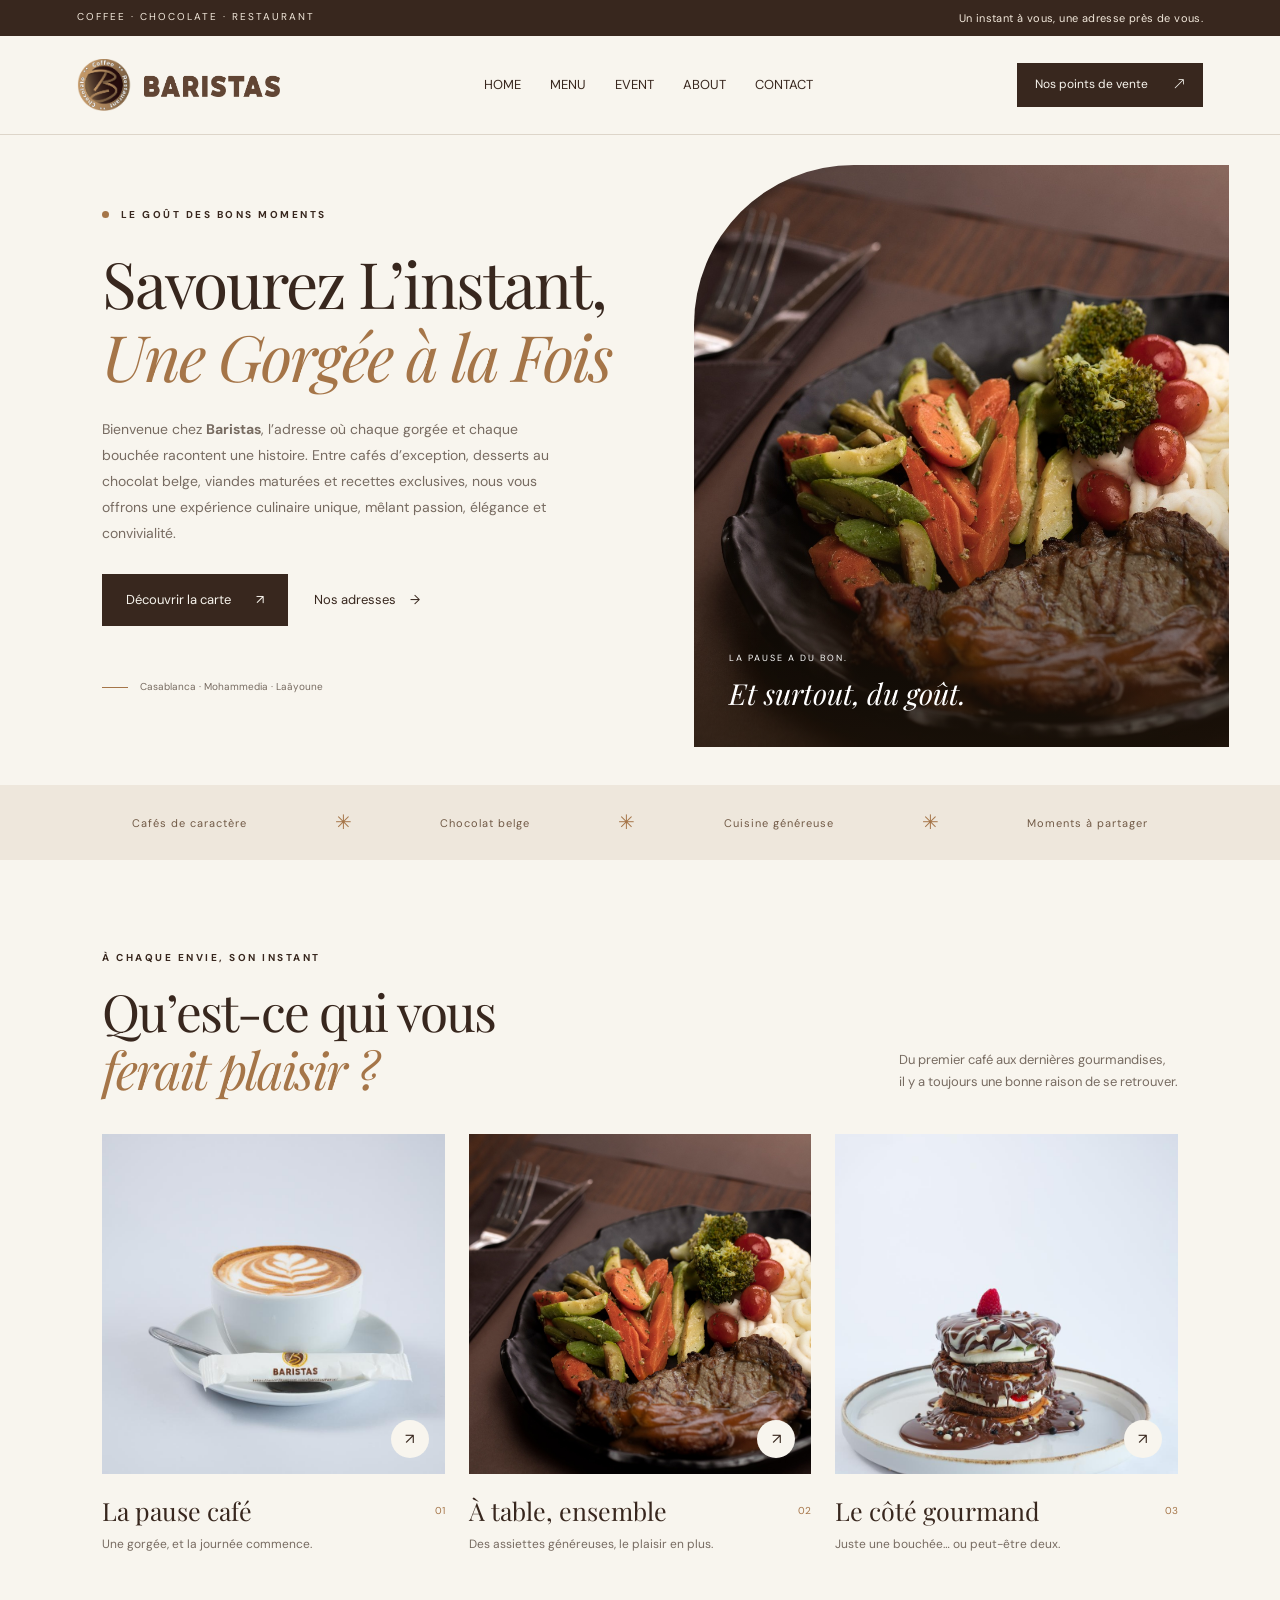
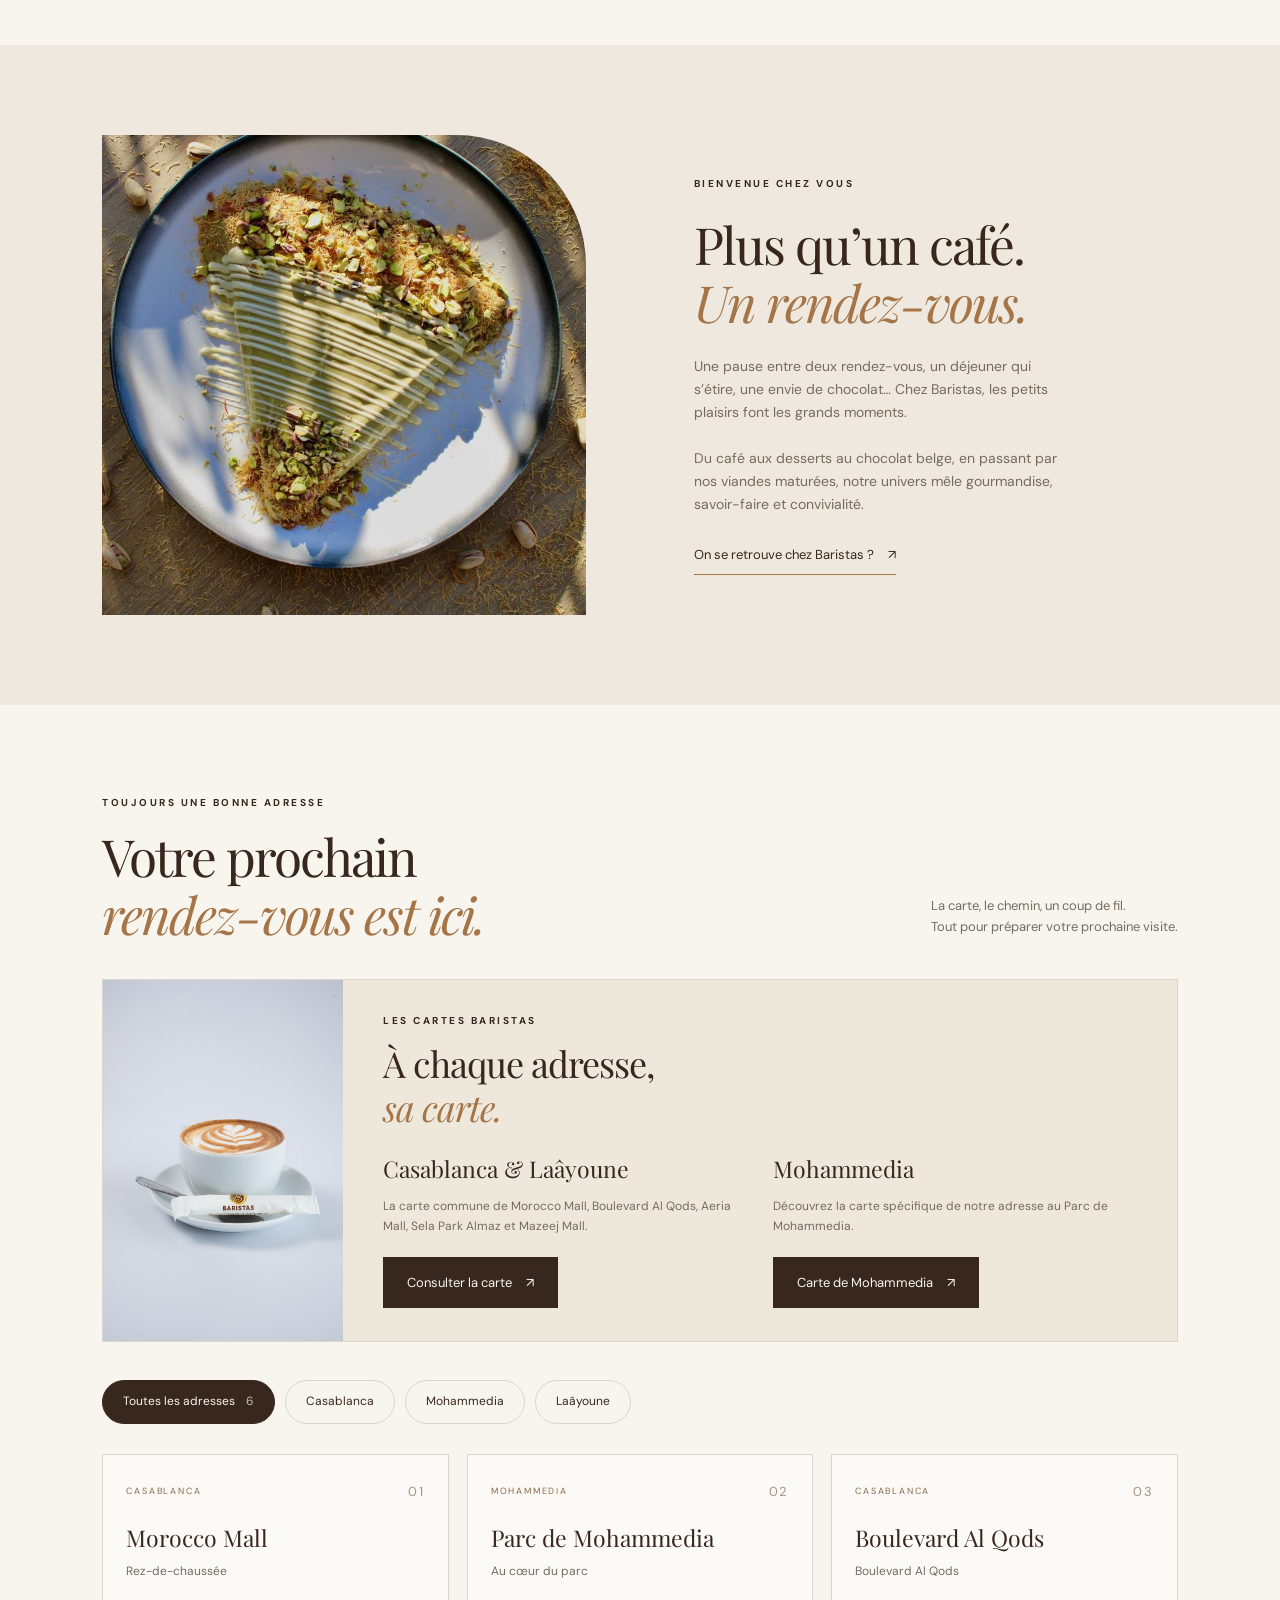
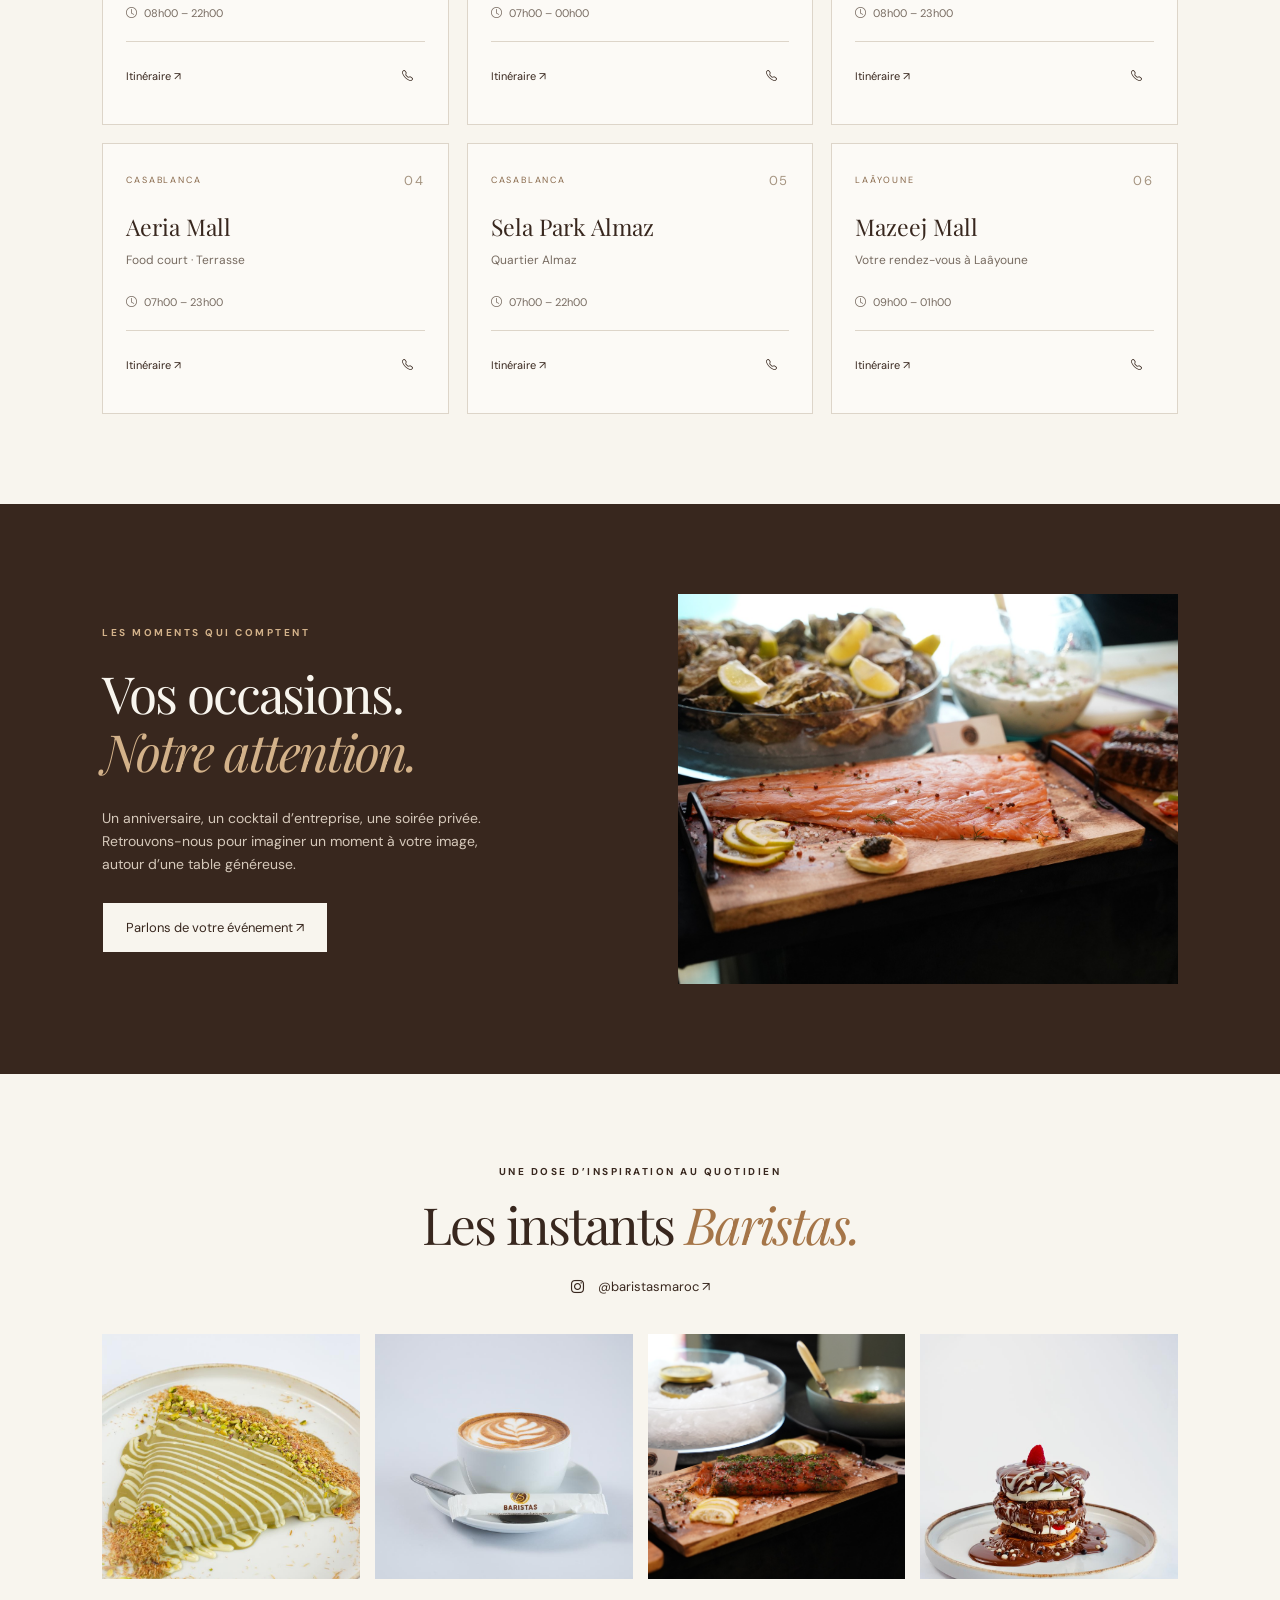
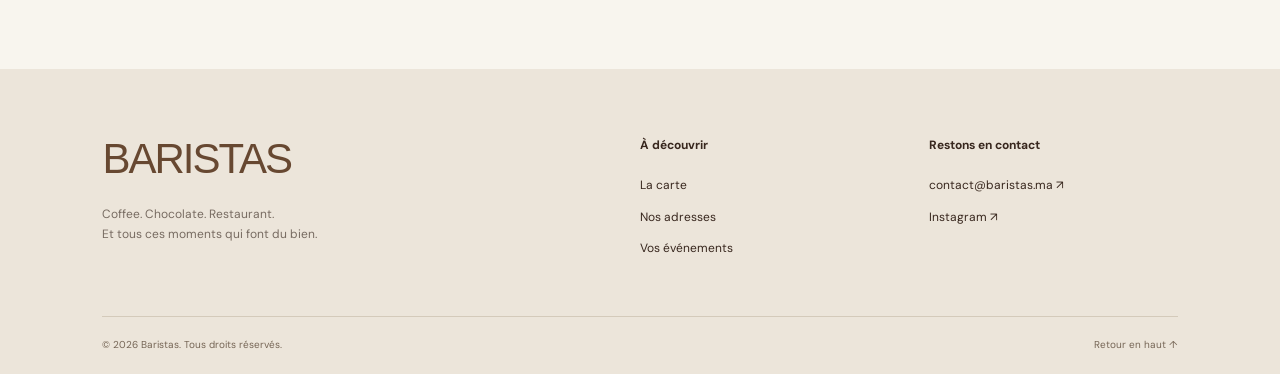
==== index.html @ f8bdc066 "Publish standalone Baristas team preview" ====
<!doctype html>
<html lang="fr">
<head>
<meta charset="utf-8">
<meta name="viewport" content="width=device-width,initial-scale=1">
<title>Baristas Maroc — Café, chocolat & restaurant</title>
<meta name="description" content="Savourez l’instant chez Baristas. Cafés, gourmandises et cuisine généreuse : découvrez nos menus et nos adresses à Casablanca, Mohammedia et Laâyoune.">
<meta name="theme-color" content="#38271e">
<link rel="icon" href="[data-uri]">
<style>/*!
 * Bootstrap Icons v1.13.1 (https://icons.getbootstrap.com/)
 * Copyright 2019-2024 The Bootstrap Authors
 * Licensed under MIT (https://github.com/twbs/icons/blob/main/LICENSE)
 */

@font-face {
  font-display: block;
  font-family: "bootstrap-icons";
  src: url("[data-uri]") format("woff2"),
url("[data-uri]") format("woff");
}

.bi::before,
[class^="bi-"]::before,
[class*=" bi-"]::before {
  display: inline-block;
  font-family: bootstrap-icons !important;
  font-style: normal;
  font-weight: normal !important;
  font-variant: normal;
  text-transform: none;
  line-height: 1;
  vertical-align: -.125em;
  -webkit-font-smoothing: antialiased;
  -moz-osx-font-smoothing: grayscale;
}

.bi-123::before { content: "\f67f"; }
.bi-alarm-fill::before { content: "\f101"; }
.bi-alarm::before { content: "\f102"; }
.bi-align-bottom::before { content: "\f103"; }
.bi-align-center::before { content: "\f104"; }
.bi-align-end::before { content: "\f105"; }
.bi-align-middle::before { content: "\f106"; }
.bi-align-start::before { content: "\f107"; }
.bi-align-top::before { content: "\f108"; }
.bi-alt::before { content: "\f109"; }
.bi-app-indicator::before { content: "\f10a"; }
.bi-app::before { content: "\f10b"; }
.bi-archive-fill::before { content: "\f10c"; }
.bi-archive::before { content: "\f10d"; }
.bi-arrow-90deg-down::before { content: "\f10e"; }
.bi-arrow-90deg-left::before { content: "\f10f"; }
.bi-arrow-90deg-right::before { content: "\f110"; }
.bi-arrow-90deg-up::before { content: "\f111"; }
.bi-arrow-bar-down::before { content: "\f112"; }
.bi-arrow-bar-left::before { content: "\f113"; }
.bi-arrow-bar-right::before { content: "\f114"; }
.bi-arrow-bar-up::before { content: "\f115"; }
.bi-arrow-clockwise::before { content: "\f116"; }
.bi-arrow-counterclockwise::before { content: "\f117"; }
.bi-arrow-down-circle-fill::before { content: "\f118"; }
.bi-arrow-down-circle::before { content: "\f119"; }
.bi-arrow-down-left-circle-fill::before { content: "\f11a"; }
.bi-arrow-down-left-circle::before { content: "\f11b"; }
.bi-arrow-down-left-square-fill::before { content: "\f11c"; }
.bi-arrow-down-left-square::before { content: "\f11d"; }
.bi-arrow-down-left::before { content: "\f11e"; }
.bi-arrow-down-right-circle-fill::before { content: "\f11f"; }
.bi-arrow-down-right-circle::before { content: "\f120"; }
.bi-arrow-down-right-square-fill::before { content: "\f121"; }
.bi-arrow-down-right-square::before { content: "\f122"; }
.bi-arrow-down-right::before { content: "\f123"; }
.bi-arrow-down-short::before { content: "\f124"; }
.bi-arrow-down-square-fill::before { content: "\f125"; }
.bi-arrow-down-square::before { content: "\f126"; }
.bi-arrow-down-up::before { content: "\f127"; }
.bi-arrow-down::before { content: "\f128"; }
.bi-arrow-left-circle-fill::before { content: "\f129"; }
.bi-arrow-left-circle::before { content: "\f12a"; }
.bi-arrow-left-right::before { content: "\f12b"; }
.bi-arrow-left-short::before { content: "\f12c"; }
.bi-arrow-left-square-fill::before { content: "\f12d"; }
.bi-arrow-left-square::before { content: "\f12e"; }
.bi-arrow-left::before { content: "\f12f"; }
.bi-arrow-repeat::before { content: "\f130"; }
.bi-arrow-return-left::before { content: "\f131"; }
.bi-arrow-return-right::before { content: "\f132"; }
.bi-arrow-right-circle-fill::before { content: "\f133"; }
.bi-arrow-right-circle::before { content: "\f134"; }
.bi-arrow-right-short::before { content: "\f135"; }
.bi-arrow-right-square-fill::before { content: "\f136"; }
.bi-arrow-right-square::before { content: "\f137"; }
.bi-arrow-right::before { content: "\f138"; }
.bi-arrow-up-circle-fill::before { content: "\f139"; }
.bi-arrow-up-circle::before { content: "\f13a"; }
.bi-arrow-up-left-circle-fill::before { content: "\f13b"; }
.bi-arrow-up-left-circle::before { content: "\f13c"; }
.bi-arrow-up-left-square-fill::before { content: "\f13d"; }
.bi-arrow-up-left-square::before { content: "\f13e"; }
.bi-arrow-up-left::before { content: "\f13f"; }
.bi-arrow-up-right-circle-fill::before { content: "\f140"; }
.bi-arrow-up-right-circle::before { content: "\f141"; }
.bi-arrow-up-right-square-fill::before { content: "\f142"; }
.bi-arrow-up-right-square::before { content: "\f143"; }
.bi-arrow-up-right::before { content: "\f144"; }
.bi-arrow-up-short::before { content: "\f145"; }
.bi-arrow-up-square-fill::before { content: "\f146"; }
.bi-arrow-up-square::before { content: "\f147"; }
.bi-arrow-up::before { content: "\f148"; }
.bi-arrows-angle-contract::before { content: "\f149"; }
.bi-arrows-angle-expand::before { content: "\f14a"; }
.bi-arrows-collapse::before { content: "\f14b"; }
.bi-arrows-expand::before { content: "\f14c"; }
.bi-arrows-fullscreen::before { content: "\f14d"; }
.bi-arrows-move::before { content: "\f14e"; }
.bi-aspect-ratio-fill::before { content: "\f14f"; }
.bi-aspect-ratio::before { content: "\f150"; }
.bi-asterisk::before { content: "\f151"; }
.bi-at::before { content: "\f152"; }
.bi-award-fill::before { content: "\f153"; }
.bi-award::before { content: "\f154"; }
.bi-back::before { content: "\f155"; }
.bi-backspace-fill::before { content: "\f156"; }
.bi-backspace-reverse-fill::before { content: "\f157"; }
.bi-backspace-reverse::before { content: "\f158"; }
.bi-backspace::before { content: "\f159"; }
.bi-badge-3d-fill::before { content: "\f15a"; }
.bi-badge-3d::before { content: "\f15b"; }
.bi-badge-4k-fill::before { content: "\f15c"; }
.bi-badge-4k::before { content: "\f15d"; }
.bi-badge-8k-fill::before { content: "\f15e"; }
.bi-badge-8k::before { content: "\f15f"; }
.bi-badge-ad-fill::before { content: "\f160"; }
.bi-badge-ad::before { content: "\f161"; }
.bi-badge-ar-fill::before { content: "\f162"; }
.bi-badge-ar::before { content: "\f163"; }
.bi-badge-cc-fill::before { content: "\f164"; }
.bi-badge-cc::before { content: "\f165"; }
.bi-badge-hd-fill::before { content: "\f166"; }
.bi-badge-hd::before { content: "\f167"; }
.bi-badge-tm-fill::before { content: "\f168"; }
.bi-badge-tm::before { content: "\f169"; }
.bi-badge-vo-fill::before { content: "\f16a"; }
.bi-badge-vo::before { content: "\f16b"; }
.bi-badge-vr-fill::before { content: "\f16c"; }
.bi-badge-vr::before { content: "\f16d"; }
.bi-badge-wc-fill::before { content: "\f16e"; }
.bi-badge-wc::before { content: "\f16f"; }
.bi-bag-check-fill::before { content: "\f170"; }
.bi-bag-check::before { content: "\f171"; }
.bi-bag-dash-fill::before { content: "\f172"; }
.bi-bag-dash::before { content: "\f173"; }
.bi-bag-fill::before { content: "\f174"; }
.bi-bag-plus-fill::before { content: "\f175"; }
.bi-bag-plus::before { content: "\f176"; }
.bi-bag-x-fill::before { content: "\f177"; }
.bi-bag-x::before { content: "\f178"; }
.bi-bag::before { content: "\f179"; }
.bi-bar-chart-fill::before { content: "\f17a"; }
.bi-bar-chart-line-fill::before { content: "\f17b"; }
.bi-bar-chart-line::before { content: "\f17c"; }
.bi-bar-chart-steps::before { content: "\f17d"; }
.bi-bar-chart::before { content: "\f17e"; }
.bi-basket-fill::before { content: "\f17f"; }
.bi-basket::before { content: "\f180"; }
.bi-basket2-fill::before { content: "\f181"; }
.bi-basket2::before { content: "\f182"; }
.bi-basket3-fill::before { content: "\f183"; }
.bi-basket3::before { content: "\f184"; }
.bi-battery-charging::before { content: "\f185"; }
.bi-battery-full::before { content: "\f186"; }
.bi-battery-half::before { content: "\f187"; }
.bi-battery::before { content: "\f188"; }
.bi-bell-fill::before { content: "\f189"; }
.bi-bell::before { content: "\f18a"; }
.bi-bezier::before { content: "\f18b"; }
.bi-bezier2::before { content: "\f18c"; }
.bi-bicycle::before { content: "\f18d"; }
.bi-binoculars-fill::before { content: "\f18e"; }
.bi-binoculars::before { content: "\f18f"; }
.bi-blockquote-left::before { content: "\f190"; }
.bi-blockquote-right::before { content: "\f191"; }
.bi-book-fill::before { content: "\f192"; }
.bi-book-half::before { content: "\f193"; }
.bi-book::before { content: "\f194"; }
.bi-bookmark-check-fill::before { content: "\f195"; }
.bi-bookmark-check::before { content: "\f196"; }
.bi-bookmark-dash-fill::before { content: "\f197"; }
.bi-bookmark-dash::before { content: "\f198"; }
.bi-bookmark-fill::before { content: "\f199"; }
.bi-bookmark-heart-fill::before { content: "\f19a"; }
.bi-bookmark-heart::before { content: "\f19b"; }
.bi-bookmark-plus-fill::before { content: "\f19c"; }
.bi-bookmark-plus::before { content: "\f19d"; }
.bi-bookmark-star-fill::before { content: "\f19e"; }
.bi-bookmark-star::before { content: "\f19f"; }
.bi-bookmark-x-fill::before { content: "\f1a0"; }
.bi-bookmark-x::before { content: "\f1a1"; }
.bi-bookmark::before { content: "\f1a2"; }
.bi-bookmarks-fill::before { content: "\f1a3"; }
.bi-bookmarks::before { content: "\f1a4"; }
.bi-bookshelf::before { content: "\f1a5"; }
.bi-bootstrap-fill::before { content: "\f1a6"; }
.bi-bootstrap-reboot::before { content: "\f1a7"; }
.bi-bootstrap::before { content: "\f1a8"; }
.bi-border-all::before { content: "\f1a9"; }
.bi-border-bottom::before { content: "\f1aa"; }
.bi-border-center::before { content: "\f1ab"; }
.bi-border-inner::before { content: "\f1ac"; }
.bi-border-left::before { content: "\f1ad"; }
.bi-border-middle::before { content: "\f1ae"; }
.bi-border-outer::before { content: "\f1af"; }
.bi-border-right::before { content: "\f1b0"; }
.bi-border-style::before { content: "\f1b1"; }
.bi-border-top::before { content: "\f1b2"; }
.bi-border-width::before { content: "\f1b3"; }
.bi-border::before { content: "\f1b4"; }
.bi-bounding-box-circles::before { content: "\f1b5"; }
.bi-bounding-box::before { content: "\f1b6"; }
.bi-box-arrow-down-left::before { content: "\f1b7"; }
.bi-box-arrow-down-right::before { content: "\f1b8"; }
.bi-box-arrow-down::before { content: "\f1b9"; }
.bi-box-arrow-in-down-left::before { content: "\f1ba"; }
.bi-box-arrow-in-down-right::before { content: "\f1bb"; }
.bi-box-arrow-in-down::before { content: "\f1bc"; }
.bi-box-arrow-in-left::before { content: "\f1bd"; }
.bi-box-arrow-in-right::before { content: "\f1be"; }
.bi-box-arrow-in-up-left::before { content: "\f1bf"; }
.bi-box-arrow-in-up-right::before { content: "\f1c0"; }
.bi-box-arrow-in-up::before { content: "\f1c1"; }
.bi-box-arrow-left::before { content: "\f1c2"; }
.bi-box-arrow-right::before { content: "\f1c3"; }
.bi-box-arrow-up-left::before { content: "\f1c4"; }
.bi-box-arrow-up-right::before { content: "\f1c5"; }
.bi-box-arrow-up::before { content: "\f1c6"; }
.bi-box-seam::before { content: "\f1c7"; }
.bi-box::before { content: "\f1c8"; }
.bi-braces::before { content: "\f1c9"; }
.bi-bricks::before { content: "\f1ca"; }
.bi-briefcase-fill::before { content: "\f1cb"; }
.bi-briefcase::before { content: "\f1cc"; }
.bi-brightness-alt-high-fill::before { content: "\f1cd"; }
.bi-brightness-alt-high::before { content: "\f1ce"; }
.bi-brightness-alt-low-fill::before { content: "\f1cf"; }
.bi-brightness-alt-low::before { content: "\f1d0"; }
.bi-brightness-high-fill::before { content: "\f1d1"; }
.bi-brightness-high::before { content: "\f1d2"; }
.bi-brightness-low-fill::before { content: "\f1d3"; }
.bi-brightness-low::before { content: "\f1d4"; }
.bi-broadcast-pin::before { content: "\f1d5"; }
.bi-broadcast::before { content: "\f1d6"; }
.bi-brush-fill::before { content: "\f1d7"; }
.bi-brush::before { content: "\f1d8"; }
.bi-bucket-fill::before { content: "\f1d9"; }
.bi-bucket::before { content: "\f1da"; }
.bi-bug-fill::before { content: "\f1db"; }
.bi-bug::before { content: "\f1dc"; }
.bi-building::before { content: "\f1dd"; }
.bi-bullseye::before { content: "\f1de"; }
.bi-calculator-fill::before { content: "\f1df"; }
.bi-calculator::before { content: "\f1e0"; }
.bi-calendar-check-fill::before { content: "\f1e1"; }
.bi-calendar-check::before { content: "\f1e2"; }
.bi-calendar-date-fill::before { content: "\f1e3"; }
.bi-calendar-date::before { content: "\f1e4"; }
.bi-calendar-day-fill::before { content: "\f1e5"; }
.bi-calendar-day::before { content: "\f1e6"; }
.bi-calendar-event-fill::before { content: "\f1e7"; }
.bi-calendar-event::before { content: "\f1e8"; }
.bi-calendar-fill::before { content: "\f1e9"; }
.bi-calendar-minus-fill::before { content: "\f1ea"; }
.bi-calendar-minus::before { content: "\f1eb"; }
.bi-calendar-month-fill::before { content: "\f1ec"; }
.bi-calendar-month::before { content: "\f1ed"; }
.bi-calendar-plus-fill::before { content: "\f1ee"; }
.bi-calendar-plus::before { content: "\f1ef"; }
.bi-calendar-range-fill::before { content: "\f1f0"; }
.bi-calendar-range::before { content: "\f1f1"; }
.bi-calendar-week-fill::before { content: "\f1f2"; }
.bi-calendar-week::before { content: "\f1f3"; }
.bi-calendar-x-fill::before { content: "\f1f4"; }
.bi-calendar-x::before { content: "\f1f5"; }
.bi-calendar::before { content: "\f1f6"; }
.bi-calendar2-check-fill::before { content: "\f1f7"; }
.bi-calendar2-check::before { content: "\f1f8"; }
.bi-calendar2-date-fill::before { content: "\f1f9"; }
.bi-calendar2-date::before { content: "\f1fa"; }
.bi-calendar2-day-fill::before { content: "\f1fb"; }
.bi-calendar2-day::before { content: "\f1fc"; }
.bi-calendar2-event-fill::before { content: "\f1fd"; }
.bi-calendar2-event::before { content: "\f1fe"; }
.bi-calendar2-fill::before { content: "\f1ff"; }
.bi-calendar2-minus-fill::before { content: "\f200"; }
.bi-calendar2-minus::before { content: "\f201"; }
.bi-calendar2-month-fill::before { content: "\f202"; }
.bi-calendar2-month::before { content: "\f203"; }
.bi-calendar2-plus-fill::before { content: "\f204"; }
.bi-calendar2-plus::before { content: "\f205"; }
.bi-calendar2-range-fill::before { content: "\f206"; }
.bi-calendar2-range::before { content: "\f207"; }
.bi-calendar2-week-fill::before { content: "\f208"; }
.bi-calendar2-week::before { content: "\f209"; }
.bi-calendar2-x-fill::before { content: "\f20a"; }
.bi-calendar2-x::before { content: "\f20b"; }
.bi-calendar2::before { content: "\f20c"; }
.bi-calendar3-event-fill::before { content: "\f20d"; }
.bi-calendar3-event::before { content: "\f20e"; }
.bi-calendar3-fill::before { content: "\f20f"; }
.bi-calendar3-range-fill::before { content: "\f210"; }
.bi-calendar3-range::before { content: "\f211"; }
.bi-calendar3-week-fill::before { content: "\f212"; }
.bi-calendar3-week::before { content: "\f213"; }
.bi-calendar3::before { content: "\f214"; }
.bi-calendar4-event::before { content: "\f215"; }
.bi-calendar4-range::before { content: "\f216"; }
.bi-calendar4-week::before { content: "\f217"; }
.bi-calendar4::before { content: "\f218"; }
.bi-camera-fill::before { content: "\f219"; }
.bi-camera-reels-fill::before { content: "\f21a"; }
.bi-camera-reels::before { content: "\f21b"; }
.bi-camera-video-fill::before { content: "\f21c"; }
.bi-camera-video-off-fill::before { content: "\f21d"; }
.bi-camera-video-off::before { content: "\f21e"; }
.bi-camera-video::before { content: "\f21f"; }
.bi-camera::before { content: "\f220"; }
.bi-camera2::before { content: "\f221"; }
.bi-capslock-fill::before { content: "\f222"; }
.bi-capslock::before { content: "\f223"; }
.bi-card-checklist::before { content: "\f224"; }
.bi-card-heading::before { content: "\f225"; }
.bi-card-image::before { content: "\f226"; }
.bi-card-list::before { content: "\f227"; }
.bi-card-text::before { content: "\f228"; }
.bi-caret-down-fill::before { content: "\f229"; }
.bi-caret-down-square-fill::before { content: "\f22a"; }
.bi-caret-down-square::before { content: "\f22b"; }
.bi-caret-down::before { content: "\f22c"; }
.bi-caret-left-fill::before { content: "\f22d"; }
.bi-caret-left-square-fill::before { content: "\f22e"; }
.bi-caret-left-square::before { content: "\f22f"; }
.bi-caret-left::before { content: "\f230"; }
.bi-caret-right-fill::before { content: "\f231"; }
.bi-caret-right-square-fill::before { content: "\f232"; }
.bi-caret-right-square::before { content: "\f233"; }
.bi-caret-right::before { content: "\f234"; }
.bi-caret-up-fill::before { content: "\f235"; }
.bi-caret-up-square-fill::before { content: "\f236"; }
.bi-caret-up-square::before { content: "\f237"; }
.bi-caret-up::before { content: "\f238"; }
.bi-cart-check-fill::before { content: "\f239"; }
.bi-cart-check::before { content: "\f23a"; }
.bi-cart-dash-fill::before { content: "\f23b"; }
.bi-cart-dash::before { content: "\f23c"; }
.bi-cart-fill::before { content: "\f23d"; }
.bi-cart-plus-fill::before { content: "\f23e"; }
.bi-cart-plus::before { content: "\f23f"; }
.bi-cart-x-fill::before { content: "\f240"; }
.bi-cart-x::before { content: "\f241"; }
.bi-cart::before { content: "\f242"; }
.bi-cart2::before { content: "\f243"; }
.bi-cart3::before { content: "\f244"; }
.bi-cart4::before { content: "\f245"; }
.bi-cash-stack::before { content: "\f246"; }
.bi-cash::before { content: "\f247"; }
.bi-cast::before { content: "\f248"; }
.bi-chat-dots-fill::before { content: "\f249"; }
.bi-chat-dots::before { content: "\f24a"; }
.bi-chat-fill::before { content: "\f24b"; }
.bi-chat-left-dots-fill::before { content: "\f24c"; }
.bi-chat-left-dots::before { content: "\f24d"; }
.bi-chat-left-fill::before { content: "\f24e"; }
.bi-chat-left-quote-fill::before { content: "\f24f"; }
.bi-chat-left-quote::before { content: "\f250"; }
.bi-chat-left-text-fill::before { content: "\f251"; }
.bi-chat-left-text::before { content: "\f252"; }
.bi-chat-left::before { content: "\f253"; }
.bi-chat-quote-fill::before { content: "\f254"; }
.bi-chat-quote::before { content: "\f255"; }
.bi-chat-right-dots-fill::before { content: "\f256"; }
.bi-chat-right-dots::before { content: "\f257"; }
.bi-chat-right-fill::before { content: "\f258"; }
.bi-chat-right-quote-fill::before { content: "\f259"; }
.bi-chat-right-quote::before { content: "\f25a"; }
.bi-chat-right-text-fill::before { content: "\f25b"; }
.bi-chat-right-text::before { content: "\f25c"; }
.bi-chat-right::before { content: "\f25d"; }
.bi-chat-square-dots-fill::before { content: "\f25e"; }
.bi-chat-square-dots::before { content: "\f25f"; }
.bi-chat-square-fill::before { content: "\f260"; }
.bi-chat-square-quote-fill::before { content: "\f261"; }
.bi-chat-square-quote::before { content: "\f262"; }
.bi-chat-square-text-fill::before { content: "\f263"; }
.bi-chat-square-text::before { content: "\f264"; }
.bi-chat-square::before { content: "\f265"; }
.bi-chat-text-fill::before { content: "\f266"; }
.bi-chat-text::before { content: "\f267"; }
.bi-chat::before { content: "\f268"; }
.bi-check-all::before { content: "\f269"; }
.bi-check-circle-fill::before { content: "\f26a"; }
.bi-check-circle::before { content: "\f26b"; }
.bi-check-square-fill::before { content: "\f26c"; }
.bi-check-square::before { content: "\f26d"; }
.bi-check::before { content: "\f26e"; }
.bi-check2-all::before { content: "\f26f"; }
.bi-check2-circle::before { content: "\f270"; }
.bi-check2-square::before { content: "\f271"; }
.bi-check2::before { content: "\f272"; }
.bi-chevron-bar-contract::before { content: "\f273"; }
.bi-chevron-bar-down::before { content: "\f274"; }
.bi-chevron-bar-expand::before { content: "\f275"; }
.bi-chevron-bar-left::before { content: "\f276"; }
.bi-chevron-bar-right::before { content: "\f277"; }
.bi-chevron-bar-up::before { content: "\f278"; }
.bi-chevron-compact-down::before { content: "\f279"; }
.bi-chevron-compact-left::before { content: "\f27a"; }
.bi-chevron-compact-right::before { content: "\f27b"; }
.bi-chevron-compact-up::before { content: "\f27c"; }
.bi-chevron-contract::before { content: "\f27d"; }
.bi-chevron-double-down::before { content: "\f27e"; }
.bi-chevron-double-left::before { content: "\f27f"; }
.bi-chevron-double-right::before { content: "\f280"; }
.bi-chevron-double-up::before { content: "\f281"; }
.bi-chevron-down::before { content: "\f282"; }
.bi-chevron-expand::before { content: "\f283"; }
.bi-chevron-left::before { content: "\f284"; }
.bi-chevron-right::before { content: "\f285"; }
.bi-chevron-up::before { content: "\f286"; }
.bi-circle-fill::before { content: "\f287"; }
.bi-circle-half::before { content: "\f288"; }
.bi-circle-square::before { content: "\f289"; }
.bi-circle::before { content: "\f28a"; }
.bi-clipboard-check::before { content: "\f28b"; }
.bi-clipboard-data::before { content: "\f28c"; }
.bi-clipboard-minus::before { content: "\f28d"; }
.bi-clipboard-plus::before { content: "\f28e"; }
.bi-clipboard-x::before { content: "\f28f"; }
.bi-clipboard::before { content: "\f290"; }
.bi-clock-fill::before { content: "\f291"; }
.bi-clock-history::before { content: "\f292"; }
.bi-clock::before { content: "\f293"; }
.bi-cloud-arrow-down-fill::before { content: "\f294"; }
.bi-cloud-arrow-down::before { content: "\f295"; }
.bi-cloud-arrow-up-fill::before { content: "\f296"; }
.bi-cloud-arrow-up::before { content: "\f297"; }
.bi-cloud-check-fill::before { content: "\f298"; }
.bi-cloud-check::before { content: "\f299"; }
.bi-cloud-download-fill::before { content: "\f29a"; }
.bi-cloud-download::before { content: "\f29b"; }
.bi-cloud-drizzle-fill::before { content: "\f29c"; }
.bi-cloud-drizzle::before { content: "\f29d"; }
.bi-cloud-fill::before { content: "\f29e"; }
.bi-cloud-fog-fill::before { content: "\f29f"; }
.bi-cloud-fog::before { content: "\f2a0"; }
.bi-cloud-fog2-fill::before { content: "\f2a1"; }
.bi-cloud-fog2::before { content: "\f2a2"; }
.bi-cloud-hail-fill::before { content: "\f2a3"; }
.bi-cloud-hail::before { content: "\f2a4"; }
.bi-cloud-haze-fill::before { content: "\f2a6"; }
.bi-cloud-haze::before { content: "\f2a7"; }
.bi-cloud-haze2-fill::before { content: "\f2a8"; }
.bi-cloud-lightning-fill::before { content: "\f2a9"; }
.bi-cloud-lightning-rain-fill::before { content: "\f2aa"; }
.bi-cloud-lightning-rain::before { content: "\f2ab"; }
.bi-cloud-lightning::before { content: "\f2ac"; }
.bi-cloud-minus-fill::before { content: "\f2ad"; }
.bi-cloud-minus::before { content: "\f2ae"; }
.bi-cloud-moon-fill::before { content: "\f2af"; }
.bi-cloud-moon::before { content: "\f2b0"; }
.bi-cloud-plus-fill::before { content: "\f2b1"; }
.bi-cloud-plus::before { content: "\f2b2"; }
.bi-cloud-rain-fill::before { content: "\f2b3"; }
.bi-cloud-rain-heavy-fill::before { content: "\f2b4"; }
.bi-cloud-rain-heavy::before { content: "\f2b5"; }
.bi-cloud-rain::before { content: "\f2b6"; }
.bi-cloud-slash-fill::before { content: "\f2b7"; }
.bi-cloud-slash::before { content: "\f2b8"; }
.bi-cloud-sleet-fill::before { content: "\f2b9"; }
.bi-cloud-sleet::before { content: "\f2ba"; }
.bi-cloud-snow-fill::before { content: "\f2bb"; }
.bi-cloud-snow::before { content: "\f2bc"; }
.bi-cloud-sun-fill::before { content: "\f2bd"; }
.bi-cloud-sun::before { content: "\f2be"; }
.bi-cloud-upload-fill::before { content: "\f2bf"; }
.bi-cloud-upload::before { content: "\f2c0"; }
.bi-cloud::before { content: "\f2c1"; }
.bi-clouds-fill::before { content: "\f2c2"; }
.bi-clouds::before { content: "\f2c3"; }
.bi-cloudy-fill::before { content: "\f2c4"; }
.bi-cloudy::before { content: "\f2c5"; }
.bi-code-slash::before { content: "\f2c6"; }
.bi-code-square::before { content: "\f2c7"; }
.bi-code::before { content: "\f2c8"; }
.bi-collection-fill::before { content: "\f2c9"; }
.bi-collection-play-fill::before { content: "\f2ca"; }
.bi-collection-play::before { content: "\f2cb"; }
.bi-collection::before { content: "\f2cc"; }
.bi-columns-gap::before { content: "\f2cd"; }
.bi-columns::before { content: "\f2ce"; }
.bi-command::before { content: "\f2cf"; }
.bi-compass-fill::before { content: "\f2d0"; }
.bi-compass::before { content: "\f2d1"; }
.bi-cone-striped::before { content: "\f2d2"; }
.bi-cone::before { content: "\f2d3"; }
.bi-controller::before { content: "\f2d4"; }
.bi-cpu-fill::before { content: "\f2d5"; }
.bi-cpu::before { content: "\f2d6"; }
.bi-credit-card-2-back-fill::before { content: "\f2d7"; }
.bi-credit-card-2-back::before { content: "\f2d8"; }
.bi-credit-card-2-front-fill::before { content: "\f2d9"; }
.bi-credit-card-2-front::before { content: "\f2da"; }
.bi-credit-card-fill::before { content: "\f2db"; }
.bi-credit-card::before { content: "\f2dc"; }
.bi-crop::before { content: "\f2dd"; }
.bi-cup-fill::before { content: "\f2de"; }
.bi-cup-straw::before { content: "\f2df"; }
.bi-cup::before { content: "\f2e0"; }
.bi-cursor-fill::before { content: "\f2e1"; }
.bi-cursor-text::before { content: "\f2e2"; }
.bi-cursor::before { content: "\f2e3"; }
.bi-dash-circle-dotted::before { content: "\f2e4"; }
.bi-dash-circle-fill::before { content: "\f2e5"; }
.bi-dash-circle::before { content: "\f2e6"; }
.bi-dash-square-dotted::before { content: "\f2e7"; }
.bi-dash-square-fill::before { content: "\f2e8"; }
.bi-dash-square::before { content: "\f2e9"; }
.bi-dash::before { content: "\f2ea"; }
.bi-diagram-2-fill::before { content: "\f2eb"; }
.bi-diagram-2::before { content: "\f2ec"; }
.bi-diagram-3-fill::before { content: "\f2ed"; }
.bi-diagram-3::before { content: "\f2ee"; }
.bi-diamond-fill::before { content: "\f2ef"; }
.bi-diamond-half::before { content: "\f2f0"; }
.bi-diamond::before { content: "\f2f1"; }
.bi-dice-1-fill::before { content: "\f2f2"; }
.bi-dice-1::before { content: "\f2f3"; }
.bi-dice-2-fill::before { content: "\f2f4"; }
.bi-dice-2::before { content: "\f2f5"; }
.bi-dice-3-fill::before { content: "\f2f6"; }
.bi-dice-3::before { content: "\f2f7"; }
.bi-dice-4-fill::before { content: "\f2f8"; }
.bi-dice-4::before { content: "\f2f9"; }
.bi-dice-5-fill::before { content: "\f2fa"; }
.bi-dice-5::before { content: "\f2fb"; }
.bi-dice-6-fill::before { content: "\f2fc"; }
.bi-dice-6::before { content: "\f2fd"; }
.bi-disc-fill::before { content: "\f2fe"; }
.bi-disc::before { content: "\f2ff"; }
.bi-discord::before { content: "\f300"; }
.bi-display-fill::before { content: "\f301"; }
.bi-display::before { content: "\f302"; }
.bi-distribute-horizontal::before { content: "\f303"; }
.bi-distribute-vertical::before { content: "\f304"; }
.bi-door-closed-fill::before { content: "\f305"; }
.bi-door-closed::before { content: "\f306"; }
.bi-door-open-fill::before { content: "\f307"; }
.bi-door-open::before { content: "\f308"; }
.bi-dot::before { content: "\f309"; }
.bi-download::before { content: "\f30a"; }
.bi-droplet-fill::before { content: "\f30b"; }
.bi-droplet-half::before { content: "\f30c"; }
.bi-droplet::before { content: "\f30d"; }
.bi-earbuds::before { content: "\f30e"; }
.bi-easel-fill::before { content: "\f30f"; }
.bi-easel::before { content: "\f310"; }
.bi-egg-fill::before { content: "\f311"; }
.bi-egg-fried::before { content: "\f312"; }
.bi-egg::before { content: "\f313"; }
.bi-eject-fill::before { content: "\f314"; }
.bi-eject::before { content: "\f315"; }
.bi-emoji-angry-fill::before { content: "\f316"; }
.bi-emoji-angry::before { content: "\f317"; }
.bi-emoji-dizzy-fill::before { content: "\f318"; }
.bi-emoji-dizzy::before { content: "\f319"; }
.bi-emoji-expressionless-fill::before { content: "\f31a"; }
.bi-emoji-expressionless::before { content: "\f31b"; }
.bi-emoji-frown-fill::before { content: "\f31c"; }
.bi-emoji-frown::before { content: "\f31d"; }
.bi-emoji-heart-eyes-fill::before { content: "\f31e"; }
.bi-emoji-heart-eyes::before { content: "\f31f"; }
.bi-emoji-laughing-fill::before { content: "\f320"; }
.bi-emoji-laughing::before { content: "\f321"; }
.bi-emoji-neutral-fill::before { content: "\f322"; }
.bi-emoji-neutral::before { content: "\f323"; }
.bi-emoji-smile-fill::before { content: "\f324"; }
.bi-emoji-smile-upside-down-fill::before { content: "\f325"; }
.bi-emoji-smile-upside-down::before { content: "\f326"; }
.bi-emoji-smile::before { content: "\f327"; }
.bi-emoji-sunglasses-fill::before { content: "\f328"; }
.bi-emoji-sunglasses::before { content: "\f329"; }
.bi-emoji-wink-fill::before { content: "\f32a"; }
.bi-emoji-wink::before { content: "\f32b"; }
.bi-envelope-fill::before { content: "\f32c"; }
.bi-envelope-open-fill::before { content: "\f32d"; }
.bi-envelope-open::before { content: "\f32e"; }
.bi-envelope::before { content: "\f32f"; }
.bi-eraser-fill::before { content: "\f330"; }
.bi-eraser::before { content: "\f331"; }
.bi-exclamation-circle-fill::before { content: "\f332"; }
.bi-exclamation-circle::before { content: "\f333"; }
.bi-exclamation-diamond-fill::before { content: "\f334"; }
.bi-exclamation-diamond::before { content: "\f335"; }
.bi-exclamation-octagon-fill::before { content: "\f336"; }
.bi-exclamation-octagon::before { content: "\f337"; }
.bi-exclamation-square-fill::before { content: "\f338"; }
.bi-exclamation-square::before { content: "\f339"; }
.bi-exclamation-triangle-fill::before { content: "\f33a"; }
.bi-exclamation-triangle::before { content: "\f33b"; }
.bi-exclamation::before { content: "\f33c"; }
.bi-exclude::before { content: "\f33d"; }
.bi-eye-fill::before { content: "\f33e"; }
.bi-eye-slash-fill::before { content: "\f33f"; }
.bi-eye-slash::before { content: "\f340"; }
.bi-eye::before { content: "\f341"; }
.bi-eyedropper::before { content: "\f342"; }
.bi-eyeglasses::before { content: "\f343"; }
.bi-facebook::before { content: "\f344"; }
.bi-file-arrow-down-fill::before { content: "\f345"; }
.bi-file-arrow-down::before { content: "\f346"; }
.bi-file-arrow-up-fill::before { content: "\f347"; }
.bi-file-arrow-up::before { content: "\f348"; }
.bi-file-bar-graph-fill::before { content: "\f349"; }
.bi-file-bar-graph::before { content: "\f34a"; }
.bi-file-binary-fill::before { content: "\f34b"; }
.bi-file-binary::before { content: "\f34c"; }
.bi-file-break-fill::before { content: "\f34d"; }
.bi-file-break::before { content: "\f34e"; }
.bi-file-check-fill::before { content: "\f34f"; }
.bi-file-check::before { content: "\f350"; }
.bi-file-code-fill::before { content: "\f351"; }
.bi-file-code::before { content: "\f352"; }
.bi-file-diff-fill::before { content: "\f353"; }
.bi-file-diff::before { content: "\f354"; }
.bi-file-earmark-arrow-down-fill::before { content: "\f355"; }
.bi-file-earmark-arrow-down::before { content: "\f356"; }
.bi-file-earmark-arrow-up-fill::before { content: "\f357"; }
.bi-file-earmark-arrow-up::before { content: "\f358"; }
.bi-file-earmark-bar-graph-fill::before { content: "\f359"; }
.bi-file-earmark-bar-graph::before { content: "\f35a"; }
.bi-file-earmark-binary-fill::before { content: "\f35b"; }
.bi-file-earmark-binary::before { content: "\f35c"; }
.bi-file-earmark-break-fill::before { content: "\f35d"; }
.bi-file-earmark-break::before { content: "\f35e"; }
.bi-file-earmark-check-fill::before { content: "\f35f"; }
.bi-file-earmark-check::before { content: "\f360"; }
.bi-file-earmark-code-fill::before { content: "\f361"; }
.bi-file-earmark-code::before { content: "\f362"; }
.bi-file-earmark-diff-fill::before { content: "\f363"; }
.bi-file-earmark-diff::before { content: "\f364"; }
.bi-file-earmark-easel-fill::before { content: "\f365"; }
.bi-file-earmark-easel::before { content: "\f366"; }
.bi-file-earmark-excel-fill::before { content: "\f367"; }
.bi-file-earmark-excel::before { content: "\f368"; }
.bi-file-earmark-fill::before { content: "\f369"; }
.bi-file-earmark-font-fill::before { content: "\f36a"; }
.bi-file-earmark-font::before { content: "\f36b"; }
.bi-file-earmark-image-fill::before { content: "\f36c"; }
.bi-file-earmark-image::before { content: "\f36d"; }
.bi-file-earmark-lock-fill::before { content: "\f36e"; }
.bi-file-earmark-lock::before { content: "\f36f"; }
.bi-file-earmark-lock2-fill::before { content: "\f370"; }
.bi-file-earmark-lock2::before { content: "\f371"; }
.bi-file-earmark-medical-fill::before { content: "\f372"; }
.bi-file-earmark-medical::before { content: "\f373"; }
.bi-file-earmark-minus-fill::before { content: "\f374"; }
.bi-file-earmark-minus::before { content: "\f375"; }
.bi-file-earmark-music-fill::before { content: "\f376"; }
.bi-file-earmark-music::before { content: "\f377"; }
.bi-file-earmark-person-fill::before { content: "\f378"; }
.bi-file-earmark-person::before { content: "\f379"; }
.bi-file-earmark-play-fill::before { content: "\f37a"; }
.bi-file-earmark-play::before { content: "\f37b"; }
.bi-file-earmark-plus-fill::before { content: "\f37c"; }
.bi-file-earmark-plus::before { content: "\f37d"; }
.bi-file-earmark-post-fill::before { content: "\f37e"; }
.bi-file-earmark-post::before { content: "\f37f"; }
.bi-file-earmark-ppt-fill::before { content: "\f380"; }
.bi-file-earmark-ppt::before { content: "\f381"; }
.bi-file-earmark-richtext-fill::before { content: "\f382"; }
.bi-file-earmark-richtext::before { content: "\f383"; }
.bi-file-earmark-ruled-fill::before { content: "\f384"; }
.bi-file-earmark-ruled::before { content: "\f385"; }
.bi-file-earmark-slides-fill::before { content: "\f386"; }
.bi-file-earmark-slides::before { content: "\f387"; }
.bi-file-earmark-spreadsheet-fill::before { content: "\f388"; }
.bi-file-earmark-spreadsheet::before { content: "\f389"; }
.bi-file-earmark-text-fill::before { content: "\f38a"; }
.bi-file-earmark-text::before { content: "\f38b"; }
.bi-file-earmark-word-fill::before { content: "\f38c"; }
.bi-file-earmark-word::before { content: "\f38d"; }
.bi-file-earmark-x-fill::before { content: "\f38e"; }
.bi-file-earmark-x::before { content: "\f38f"; }
.bi-file-earmark-zip-fill::before { content: "\f390"; }
.bi-file-earmark-zip::before { content: "\f391"; }
.bi-file-earmark::before { content: "\f392"; }
.bi-file-easel-fill::before { content: "\f393"; }
.bi-file-easel::before { content: "\f394"; }
.bi-file-excel-fill::before { content: "\f395"; }
.bi-file-excel::before { content: "\f396"; }
.bi-file-fill::before { content: "\f397"; }
.bi-file-font-fill::before { content: "\f398"; }
.bi-file-font::before { content: "\f399"; }
.bi-file-image-fill::before { content: "\f39a"; }
.bi-file-image::before { content: "\f39b"; }
.bi-file-lock-fill::before { content: "\f39c"; }
.bi-file-lock::before { content: "\f39d"; }
.bi-file-lock2-fill::before { content: "\f39e"; }
.bi-file-lock2::before { content: "\f39f"; }
.bi-file-medical-fill::before { content: "\f3a0"; }
.bi-file-medical::before { content: "\f3a1"; }
.bi-file-minus-fill::before { content: "\f3a2"; }
.bi-file-minus::before { content: "\f3a3"; }
.bi-file-music-fill::before { content: "\f3a4"; }
.bi-file-music::before { content: "\f3a5"; }
.bi-file-person-fill::before { content: "\f3a6"; }
.bi-file-person::before { content: "\f3a7"; }
.bi-file-play-fill::before { content: "\f3a8"; }
.bi-file-play::before { content: "\f3a9"; }
.bi-file-plus-fill::before { content: "\f3aa"; }
.bi-file-plus::before { content: "\f3ab"; }
.bi-file-post-fill::before { content: "\f3ac"; }
.bi-file-post::before { content: "\f3ad"; }
.bi-file-ppt-fill::before { content: "\f3ae"; }
.bi-file-ppt::before { content: "\f3af"; }
.bi-file-richtext-fill::before { content: "\f3b0"; }
.bi-file-richtext::before { content: "\f3b1"; }
.bi-file-ruled-fill::before { content: "\f3b2"; }
.bi-file-ruled::before { content: "\f3b3"; }
.bi-file-slides-fill::before { content: "\f3b4"; }
.bi-file-slides::before { content: "\f3b5"; }
.bi-file-spreadsheet-fill::before { content: "\f3b6"; }
.bi-file-spreadsheet::before { content: "\f3b7"; }
.bi-file-text-fill::before { content: "\f3b8"; }
.bi-file-text::before { content: "\f3b9"; }
.bi-file-word-fill::before { content: "\f3ba"; }
.bi-file-word::before { content: "\f3bb"; }
.bi-file-x-fill::before { content: "\f3bc"; }
.bi-file-x::before { content: "\f3bd"; }
.bi-file-zip-fill::before { content: "\f3be"; }
.bi-file-zip::before { content: "\f3bf"; }
.bi-file::before { content: "\f3c0"; }
.bi-files-alt::before { content: "\f3c1"; }
.bi-files::before { content: "\f3c2"; }
.bi-film::before { content: "\f3c3"; }
.bi-filter-circle-fill::before { content: "\f3c4"; }
.bi-filter-circle::before { content: "\f3c5"; }
.bi-filter-left::before { content: "\f3c6"; }
.bi-filter-right::before { content: "\f3c7"; }
.bi-filter-square-fill::before { content: "\f3c8"; }
.bi-filter-square::before { content: "\f3c9"; }
.bi-filter::before { content: "\f3ca"; }
.bi-flag-fill::before { content: "\f3cb"; }
.bi-flag::before { content: "\f3cc"; }
.bi-flower1::before { content: "\f3cd"; }
.bi-flower2::before { content: "\f3ce"; }
.bi-flower3::before { content: "\f3cf"; }
.bi-folder-check::before { content: "\f3d0"; }
.bi-folder-fill::before { content: "\f3d1"; }
.bi-folder-minus::before { content: "\f3d2"; }
.bi-folder-plus::before { content: "\f3d3"; }
.bi-folder-symlink-fill::before { content: "\f3d4"; }
.bi-folder-symlink::before { content: "\f3d5"; }
.bi-folder-x::before { content: "\f3d6"; }
.bi-folder::before { content: "\f3d7"; }
.bi-folder2-open::before { content: "\f3d8"; }
.bi-folder2::before { content: "\f3d9"; }
.bi-fonts::before { content: "\f3da"; }
.bi-forward-fill::before { content: "\f3db"; }
.bi-forward::before { content: "\f3dc"; }
.bi-front::before { content: "\f3dd"; }
.bi-fullscreen-exit::before { content: "\f3de"; }
.bi-fullscreen::before { content: "\f3df"; }
.bi-funnel-fill::before { content: "\f3e0"; }
.bi-funnel::before { content: "\f3e1"; }
.bi-gear-fill::before { content: "\f3e2"; }
.bi-gear-wide-connected::before { content: "\f3e3"; }
.bi-gear-wide::before { content: "\f3e4"; }
.bi-gear::before { content: "\f3e5"; }
.bi-gem::before { content: "\f3e6"; }
.bi-geo-alt-fill::before { content: "\f3e7"; }
.bi-geo-alt::before { content: "\f3e8"; }
.bi-geo-fill::before { content: "\f3e9"; }
.bi-geo::before { content: "\f3ea"; }
.bi-gift-fill::before { content: "\f3eb"; }
.bi-gift::before { content: "\f3ec"; }
.bi-github::before { content: "\f3ed"; }
.bi-globe::before { content: "\f3ee"; }
.bi-globe2::before { content: "\f3ef"; }
.bi-google::before { content: "\f3f0"; }
.bi-graph-down::before { content: "\f3f1"; }
.bi-graph-up::before { content: "\f3f2"; }
.bi-grid-1x2-fill::before { content: "\f3f3"; }
.bi-grid-1x2::before { content: "\f3f4"; }
.bi-grid-3x2-gap-fill::before { content: "\f3f5"; }
.bi-grid-3x2-gap::before { content: "\f3f6"; }
.bi-grid-3x2::before { content: "\f3f7"; }
.bi-grid-3x3-gap-fill::before { content: "\f3f8"; }
.bi-grid-3x3-gap::before { content: "\f3f9"; }
.bi-grid-3x3::before { content: "\f3fa"; }
.bi-grid-fill::before { content: "\f3fb"; }
.bi-grid::before { content: "\f3fc"; }
.bi-grip-horizontal::before { content: "\f3fd"; }
.bi-grip-vertical::before { content: "\f3fe"; }
.bi-hammer::before { content: "\f3ff"; }
.bi-hand-index-fill::before { content: "\f400"; }
.bi-hand-index-thumb-fill::before { content: "\f401"; }
.bi-hand-index-thumb::before { content: "\f402"; }
.bi-hand-index::before { content: "\f403"; }
.bi-hand-thumbs-down-fill::before { content: "\f404"; }
.bi-hand-thumbs-down::before { content: "\f405"; }
.bi-hand-thumbs-up-fill::before { content: "\f406"; }
.bi-hand-thumbs-up::before { content: "\f407"; }
.bi-handbag-fill::before { content: "\f408"; }
.bi-handbag::before { content: "\f409"; }
.bi-hash::before { content: "\f40a"; }
.bi-hdd-fill::before { content: "\f40b"; }
.bi-hdd-network-fill::before { content: "\f40c"; }
.bi-hdd-network::before { content: "\f40d"; }
.bi-hdd-rack-fill::before { content: "\f40e"; }
.bi-hdd-rack::before { content: "\f40f"; }
.bi-hdd-stack-fill::before { content: "\f410"; }
.bi-hdd-stack::before { content: "\f411"; }
.bi-hdd::before { content: "\f412"; }
.bi-headphones::before { content: "\f413"; }
.bi-headset::before { content: "\f414"; }
.bi-heart-fill::before { content: "\f415"; }
.bi-heart-half::before { content: "\f416"; }
.bi-heart::before { content: "\f417"; }
.bi-heptagon-fill::before { content: "\f418"; }
.bi-heptagon-half::before { content: "\f419"; }
.bi-heptagon::before { content: "\f41a"; }
.bi-hexagon-fill::before { content: "\f41b"; }
.bi-hexagon-half::before { content: "\f41c"; }
.bi-hexagon::before { content: "\f41d"; }
.bi-hourglass-bottom::before { content: "\f41e"; }
.bi-hourglass-split::before { content: "\f41f"; }
.bi-hourglass-top::before { content: "\f420"; }
.bi-hourglass::before { content: "\f421"; }
.bi-house-door-fill::before { content: "\f422"; }
.bi-house-door::before { content: "\f423"; }
.bi-house-fill::before { content: "\f424"; }
.bi-house::before { content: "\f425"; }
.bi-hr::before { content: "\f426"; }
.bi-hurricane::before { content: "\f427"; }
.bi-image-alt::before { content: "\f428"; }
.bi-image-fill::before { content: "\f429"; }
.bi-image::before { content: "\f42a"; }
.bi-images::before { content: "\f42b"; }
.bi-inbox-fill::before { content: "\f42c"; }
.bi-inbox::before { content: "\f42d"; }
.bi-inboxes-fill::before { content: "\f42e"; }
.bi-inboxes::before { content: "\f42f"; }
.bi-info-circle-fill::before { content: "\f430"; }
.bi-info-circle::before { content: "\f431"; }
.bi-info-square-fill::before { content: "\f432"; }
.bi-info-square::before { content: "\f433"; }
.bi-info::before { content: "\f434"; }
.bi-input-cursor-text::before { content: "\f435"; }
.bi-input-cursor::before { content: "\f436"; }
.bi-instagram::before { content: "\f437"; }
.bi-intersect::before { content: "\f438"; }
.bi-journal-album::before { content: "\f439"; }
.bi-journal-arrow-down::before { content: "\f43a"; }
.bi-journal-arrow-up::before { content: "\f43b"; }
.bi-journal-bookmark-fill::before { content: "\f43c"; }
.bi-journal-bookmark::before { content: "\f43d"; }
.bi-journal-check::before { content: "\f43e"; }
.bi-journal-code::before { content: "\f43f"; }
.bi-journal-medical::before { content: "\f440"; }
.bi-journal-minus::before { content: "\f441"; }
.bi-journal-plus::before { content: "\f442"; }
.bi-journal-richtext::before { content: "\f443"; }
.bi-journal-text::before { content: "\f444"; }
.bi-journal-x::before { content: "\f445"; }
.bi-journal::before { content: "\f446"; }
.bi-journals::before { content: "\f447"; }
.bi-joystick::before { content: "\f448"; }
.bi-justify-left::before { content: "\f449"; }
.bi-justify-right::before { content: "\f44a"; }
.bi-justify::before { content: "\f44b"; }
.bi-kanban-fill::before { content: "\f44c"; }
.bi-kanban::before { content: "\f44d"; }
.bi-key-fill::before { content: "\f44e"; }
.bi-key::before { content: "\f44f"; }
.bi-keyboard-fill::before { content: "\f450"; }
.bi-keyboard::before { content: "\f451"; }
.bi-ladder::before { content: "\f452"; }
.bi-lamp-fill::before { content: "\f453"; }
.bi-lamp::before { content: "\f454"; }
.bi-laptop-fill::before { content: "\f455"; }
.bi-laptop::before { content: "\f456"; }
.bi-layer-backward::before { content: "\f457"; }
.bi-layer-forward::before { content: "\f458"; }
.bi-layers-fill::before { content: "\f459"; }
.bi-layers-half::before { content: "\f45a"; }
.bi-layers::before { content: "\f45b"; }
.bi-layout-sidebar-inset-reverse::before { content: "\f45c"; }
.bi-layout-sidebar-inset::before { content: "\f45d"; }
.bi-layout-sidebar-reverse::before { content: "\f45e"; }
.bi-layout-sidebar::before { content: "\f45f"; }
.bi-layout-split::before { content: "\f460"; }
.bi-layout-text-sidebar-reverse::before { content: "\f461"; }
.bi-layout-text-sidebar::before { content: "\f462"; }
.bi-layout-text-window-reverse::before { content: "\f463"; }
.bi-layout-text-window::before { content: "\f464"; }
.bi-layout-three-columns::before { content: "\f465"; }
.bi-layout-wtf::before { content: "\f466"; }
.bi-life-preserver::before { content: "\f467"; }
.bi-lightbulb-fill::before { content: "\f468"; }
.bi-lightbulb-off-fill::before { content: "\f469"; }
.bi-lightbulb-off::before { content: "\f46a"; }
.bi-lightbulb::before { content: "\f46b"; }
.bi-lightning-charge-fill::before { content: "\f46c"; }
.bi-lightning-charge::before { content: "\f46d"; }
.bi-lightning-fill::before { content: "\f46e"; }
.bi-lightning::before { content: "\f46f"; }
.bi-link-45deg::before { content: "\f470"; }
.bi-link::before { content: "\f471"; }
.bi-linkedin::before { content: "\f472"; }
.bi-list-check::before { content: "\f473"; }
.bi-list-nested::before { content: "\f474"; }
.bi-list-ol::before { content: "\f475"; }
.bi-list-stars::before { content: "\f476"; }
.bi-list-task::before { content: "\f477"; }
.bi-list-ul::before { content: "\f478"; }
.bi-list::before { content: "\f479"; }
.bi-lock-fill::before { content: "\f47a"; }
.bi-lock::before { content: "\f47b"; }
.bi-mailbox::before { content: "\f47c"; }
.bi-mailbox2::before { content: "\f47d"; }
.bi-map-fill::before { content: "\f47e"; }
.bi-map::before { content: "\f47f"; }
.bi-markdown-fill::before { content: "\f480"; }
.bi-markdown::before { content: "\f481"; }
.bi-mask::before { content: "\f482"; }
.bi-megaphone-fill::before { content: "\f483"; }
.bi-megaphone::before { content: "\f484"; }
.bi-menu-app-fill::before { content: "\f485"; }
.bi-menu-app::before { content: "\f486"; }
.bi-menu-button-fill::before { content: "\f487"; }
.bi-menu-button-wide-fill::before { content: "\f488"; }
.bi-menu-button-wide::before { content: "\f489"; }
.bi-menu-button::before { content: "\f48a"; }
.bi-menu-down::before { content: "\f48b"; }
.bi-menu-up::before { content: "\f48c"; }
.bi-mic-fill::before { content: "\f48d"; }
.bi-mic-mute-fill::before { content: "\f48e"; }
.bi-mic-mute::before { content: "\f48f"; }
.bi-mic::before { content: "\f490"; }
.bi-minecart-loaded::before { content: "\f491"; }
.bi-minecart::before { content: "\f492"; }
.bi-moisture::before { content: "\f493"; }
.bi-moon-fill::before { content: "\f494"; }
.bi-moon-stars-fill::before { content: "\f495"; }
.bi-moon-stars::before { content: "\f496"; }
.bi-moon::before { content: "\f497"; }
.bi-mouse-fill::before { content: "\f498"; }
.bi-mouse::before { content: "\f499"; }
.bi-mouse2-fill::before { content: "\f49a"; }
.bi-mouse2::before { content: "\f49b"; }
.bi-mouse3-fill::before { content: "\f49c"; }
.bi-mouse3::before { content: "\f49d"; }
.bi-music-note-beamed::before { content: "\f49e"; }
.bi-music-note-list::before { content: "\f49f"; }
.bi-music-note::before { content: "\f4a0"; }
.bi-music-player-fill::before { content: "\f4a1"; }
.bi-music-player::before { content: "\f4a2"; }
.bi-newspaper::before { content: "\f4a3"; }
.bi-node-minus-fill::before { content: "\f4a4"; }
.bi-node-minus::before { content: "\f4a5"; }
.bi-node-plus-fill::before { content: "\f4a6"; }
.bi-node-plus::before { content: "\f4a7"; }
.bi-nut-fill::before { content: "\f4a8"; }
.bi-nut::before { content: "\f4a9"; }
.bi-octagon-fill::before { content: "\f4aa"; }
.bi-octagon-half::before { content: "\f4ab"; }
.bi-octagon::before { content: "\f4ac"; }
.bi-option::before { content: "\f4ad"; }
.bi-outlet::before { content: "\f4ae"; }
.bi-paint-bucket::before { content: "\f4af"; }
.bi-palette-fill::before { content: "\f4b0"; }
.bi-palette::before { content: "\f4b1"; }
.bi-palette2::before { content: "\f4b2"; }
.bi-paperclip::before { content: "\f4b3"; }
.bi-paragraph::before { content: "\f4b4"; }
.bi-patch-check-fill::before { content: "\f4b5"; }
.bi-patch-check::before { content: "\f4b6"; }
.bi-patch-exclamation-fill::before { content: "\f4b7"; }
.bi-patch-exclamation::before { content: "\f4b8"; }
.bi-patch-minus-fill::before { content: "\f4b9"; }
.bi-patch-minus::before { content: "\f4ba"; }
.bi-patch-plus-fill::before { content: "\f4bb"; }
.bi-patch-plus::before { content: "\f4bc"; }
.bi-patch-question-fill::before { content: "\f4bd"; }
.bi-patch-question::before { content: "\f4be"; }
.bi-pause-btn-fill::before { content: "\f4bf"; }
.bi-pause-btn::before { content: "\f4c0"; }
.bi-pause-circle-fill::before { content: "\f4c1"; }
.bi-pause-circle::before { content: "\f4c2"; }
.bi-pause-fill::before { content: "\f4c3"; }
.bi-pause::before { content: "\f4c4"; }
.bi-peace-fill::before { content: "\f4c5"; }
.bi-peace::before { content: "\f4c6"; }
.bi-pen-fill::before { content: "\f4c7"; }
.bi-pen::before { content: "\f4c8"; }
.bi-pencil-fill::before { content: "\f4c9"; }
.bi-pencil-square::before { content: "\f4ca"; }
.bi-pencil::before { content: "\f4cb"; }
.bi-pentagon-fill::before { content: "\f4cc"; }
.bi-pentagon-half::before { content: "\f4cd"; }
.bi-pentagon::before { content: "\f4ce"; }
.bi-people-fill::before { content: "\f4cf"; }
.bi-people::before { content: "\f4d0"; }
.bi-percent::before { content: "\f4d1"; }
.bi-person-badge-fill::before { content: "\f4d2"; }
.bi-person-badge::before { content: "\f4d3"; }
.bi-person-bounding-box::before { content: "\f4d4"; }
.bi-person-check-fill::before { content: "\f4d5"; }
.bi-person-check::before { content: "\f4d6"; }
.bi-person-circle::before { content: "\f4d7"; }
.bi-person-dash-fill::before { content: "\f4d8"; }
.bi-person-dash::before { content: "\f4d9"; }
.bi-person-fill::before { content: "\f4da"; }
.bi-person-lines-fill::before { content: "\f4db"; }
.bi-person-plus-fill::before { content: "\f4dc"; }
.bi-person-plus::before { content: "\f4dd"; }
.bi-person-square::before { content: "\f4de"; }
.bi-person-x-fill::before { content: "\f4df"; }
.bi-person-x::before { content: "\f4e0"; }
.bi-person::before { content: "\f4e1"; }
.bi-phone-fill::before { content: "\f4e2"; }
.bi-phone-landscape-fill::before { content: "\f4e3"; }
.bi-phone-landscape::before { content: "\f4e4"; }
.bi-phone-vibrate-fill::before { content: "\f4e5"; }
.bi-phone-vibrate::before { content: "\f4e6"; }
.bi-phone::before { content: "\f4e7"; }
.bi-pie-chart-fill::before { content: "\f4e8"; }
.bi-pie-chart::before { content: "\f4e9"; }
.bi-pin-angle-fill::before { content: "\f4ea"; }
.bi-pin-angle::before { content: "\f4eb"; }
.bi-pin-fill::before { content: "\f4ec"; }
.bi-pin::before { content: "\f4ed"; }
.bi-pip-fill::before { content: "\f4ee"; }
.bi-pip::before { content: "\f4ef"; }
.bi-play-btn-fill::before { content: "\f4f0"; }
.bi-play-btn::before { content: "\f4f1"; }
.bi-play-circle-fill::before { content: "\f4f2"; }
.bi-play-circle::before { content: "\f4f3"; }
.bi-play-fill::before { content: "\f4f4"; }
.bi-play::before { content: "\f4f5"; }
.bi-plug-fill::before { content: "\f4f6"; }
.bi-plug::before { content: "\f4f7"; }
.bi-plus-circle-dotted::before { content: "\f4f8"; }
.bi-plus-circle-fill::before { content: "\f4f9"; }
.bi-plus-circle::before { content: "\f4fa"; }
.bi-plus-square-dotted::before { content: "\f4fb"; }
.bi-plus-square-fill::before { content: "\f4fc"; }
.bi-plus-square::before { content: "\f4fd"; }
.bi-plus::before { content: "\f4fe"; }
.bi-power::before { content: "\f4ff"; }
.bi-printer-fill::before { content: "\f500"; }
.bi-printer::before { content: "\f501"; }
.bi-puzzle-fill::before { content: "\f502"; }
.bi-puzzle::before { content: "\f503"; }
.bi-question-circle-fill::before { content: "\f504"; }
.bi-question-circle::before { content: "\f505"; }
.bi-question-diamond-fill::before { content: "\f506"; }
.bi-question-diamond::before { content: "\f507"; }
.bi-question-octagon-fill::before { content: "\f508"; }
.bi-question-octagon::before { content: "\f509"; }
.bi-question-square-fill::before { content: "\f50a"; }
.bi-question-square::before { content: "\f50b"; }
.bi-question::before { content: "\f50c"; }
.bi-rainbow::before { content: "\f50d"; }
.bi-receipt-cutoff::before { content: "\f50e"; }
.bi-receipt::before { content: "\f50f"; }
.bi-reception-0::before { content: "\f510"; }
.bi-reception-1::before { content: "\f511"; }
.bi-reception-2::before { content: "\f512"; }
.bi-reception-3::before { content: "\f513"; }
.bi-reception-4::before { content: "\f514"; }
.bi-record-btn-fill::before { content: "\f515"; }
.bi-record-btn::before { content: "\f516"; }
.bi-record-circle-fill::before { content: "\f517"; }
.bi-record-circle::before { content: "\f518"; }
.bi-record-fill::before { content: "\f519"; }
.bi-record::before { content: "\f51a"; }
.bi-record2-fill::before { content: "\f51b"; }
.bi-record2::before { content: "\f51c"; }
.bi-reply-all-fill::before { content: "\f51d"; }
.bi-reply-all::before { content: "\f51e"; }
.bi-reply-fill::before { content: "\f51f"; }
.bi-reply::before { content: "\f520"; }
.bi-rss-fill::before { content: "\f521"; }
.bi-rss::before { content: "\f522"; }
.bi-rulers::before { content: "\f523"; }
.bi-save-fill::before { content: "\f524"; }
.bi-save::before { content: "\f525"; }
.bi-save2-fill::before { content: "\f526"; }
.bi-save2::before { content: "\f527"; }
.bi-scissors::before { content: "\f528"; }
.bi-screwdriver::before { content: "\f529"; }
.bi-search::before { content: "\f52a"; }
.bi-segmented-nav::before { content: "\f52b"; }
.bi-server::before { content: "\f52c"; }
.bi-share-fill::before { content: "\f52d"; }
.bi-share::before { content: "\f52e"; }
.bi-shield-check::before { content: "\f52f"; }
.bi-shield-exclamation::before { content: "\f530"; }
.bi-shield-fill-check::before { content: "\f531"; }
.bi-shield-fill-exclamation::before { content: "\f532"; }
.bi-shield-fill-minus::before { content: "\f533"; }
.bi-shield-fill-plus::before { content: "\f534"; }
.bi-shield-fill-x::before { content: "\f535"; }
.bi-shield-fill::before { content: "\f536"; }
.bi-shield-lock-fill::before { content: "\f537"; }
.bi-shield-lock::before { content: "\f538"; }
.bi-shield-minus::before { content: "\f539"; }
.bi-shield-plus::before { content: "\f53a"; }
.bi-shield-shaded::before { content: "\f53b"; }
.bi-shield-slash-fill::before { content: "\f53c"; }
.bi-shield-slash::before { content: "\f53d"; }
.bi-shield-x::before { content: "\f53e"; }
.bi-shield::before { content: "\f53f"; }
.bi-shift-fill::before { content: "\f540"; }
.bi-shift::before { content: "\f541"; }
.bi-shop-window::before { content: "\f542"; }
.bi-shop::before { content: "\f543"; }
.bi-shuffle::before { content: "\f544"; }
.bi-signpost-2-fill::before { content: "\f545"; }
.bi-signpost-2::before { content: "\f546"; }
.bi-signpost-fill::before { content: "\f547"; }
.bi-signpost-split-fill::before { content: "\f548"; }
.bi-signpost-split::before { content: "\f549"; }
.bi-signpost::before { content: "\f54a"; }
.bi-sim-fill::before { content: "\f54b"; }
.bi-sim::before { content: "\f54c"; }
.bi-skip-backward-btn-fill::before { content: "\f54d"; }
.bi-skip-backward-btn::before { content: "\f54e"; }
.bi-skip-backward-circle-fill::before { content: "\f54f"; }
.bi-skip-backward-circle::before { content: "\f550"; }
.bi-skip-backward-fill::before { content: "\f551"; }
.bi-skip-backward::before { content: "\f552"; }
.bi-skip-end-btn-fill::before { content: "\f553"; }
.bi-skip-end-btn::before { content: "\f554"; }
.bi-skip-end-circle-fill::before { content: "\f555"; }
.bi-skip-end-circle::before { content: "\f556"; }
.bi-skip-end-fill::before { content: "\f557"; }
.bi-skip-end::before { content: "\f558"; }
.bi-skip-forward-btn-fill::before { content: "\f559"; }
.bi-skip-forward-btn::before { content: "\f55a"; }
.bi-skip-forward-circle-fill::before { content: "\f55b"; }
.bi-skip-forward-circle::before { content: "\f55c"; }
.bi-skip-forward-fill::before { content: "\f55d"; }
.bi-skip-forward::before { content: "\f55e"; }
.bi-skip-start-btn-fill::before { content: "\f55f"; }
.bi-skip-start-btn::before { content: "\f560"; }
.bi-skip-start-circle-fill::before { content: "\f561"; }
.bi-skip-start-circle::before { content: "\f562"; }
.bi-skip-start-fill::before { content: "\f563"; }
.bi-skip-start::before { content: "\f564"; }
.bi-slack::before { content: "\f565"; }
.bi-slash-circle-fill::before { content: "\f566"; }
.bi-slash-circle::before { content: "\f567"; }
.bi-slash-square-fill::before { content: "\f568"; }
.bi-slash-square::before { content: "\f569"; }
.bi-slash::before { content: "\f56a"; }
.bi-sliders::before { content: "\f56b"; }
.bi-smartwatch::before { content: "\f56c"; }
.bi-snow::before { content: "\f56d"; }
.bi-snow2::before { content: "\f56e"; }
.bi-snow3::before { content: "\f56f"; }
.bi-sort-alpha-down-alt::before { content: "\f570"; }
.bi-sort-alpha-down::before { content: "\f571"; }
.bi-sort-alpha-up-alt::before { content: "\f572"; }
.bi-sort-alpha-up::before { content: "\f573"; }
.bi-sort-down-alt::before { content: "\f574"; }
.bi-sort-down::before { content: "\f575"; }
.bi-sort-numeric-down-alt::before { content: "\f576"; }
.bi-sort-numeric-down::before { content: "\f577"; }
.bi-sort-numeric-up-alt::before { content: "\f578"; }
.bi-sort-numeric-up::before { content: "\f579"; }
.bi-sort-up-alt::before { content: "\f57a"; }
.bi-sort-up::before { content: "\f57b"; }
.bi-soundwave::before { content: "\f57c"; }
.bi-speaker-fill::before { content: "\f57d"; }
.bi-speaker::before { content: "\f57e"; }
.bi-speedometer::before { content: "\f57f"; }
.bi-speedometer2::before { content: "\f580"; }
.bi-spellcheck::before { content: "\f581"; }
.bi-square-fill::before { content: "\f582"; }
.bi-square-half::before { content: "\f583"; }
.bi-square::before { content: "\f584"; }
.bi-stack::before { content: "\f585"; }
.bi-star-fill::before { content: "\f586"; }
.bi-star-half::before { content: "\f587"; }
.bi-star::before { content: "\f588"; }
.bi-stars::before { content: "\f589"; }
.bi-stickies-fill::before { content: "\f58a"; }
.bi-stickies::before { content: "\f58b"; }
.bi-sticky-fill::before { content: "\f58c"; }
.bi-sticky::before { content: "\f58d"; }
.bi-stop-btn-fill::before { content: "\f58e"; }
.bi-stop-btn::before { content: "\f58f"; }
.bi-stop-circle-fill::before { content: "\f590"; }
.bi-stop-circle::before { content: "\f591"; }
.bi-stop-fill::before { content: "\f592"; }
.bi-stop::before { content: "\f593"; }
.bi-stoplights-fill::before { content: "\f594"; }
.bi-stoplights::before { content: "\f595"; }
.bi-stopwatch-fill::before { content: "\f596"; }
.bi-stopwatch::before { content: "\f597"; }
.bi-subtract::before { content: "\f598"; }
.bi-suit-club-fill::before { content: "\f599"; }
.bi-suit-club::before { content: "\f59a"; }
.bi-suit-diamond-fill::before { content: "\f59b"; }
.bi-suit-diamond::before { content: "\f59c"; }
.bi-suit-heart-fill::before { content: "\f59d"; }
.bi-suit-heart::before { content: "\f59e"; }
.bi-suit-spade-fill::before { content: "\f59f"; }
.bi-suit-spade::before { content: "\f5a0"; }
.bi-sun-fill::before { content: "\f5a1"; }
.bi-sun::before { content: "\f5a2"; }
.bi-sunglasses::before { content: "\f5a3"; }
.bi-sunrise-fill::before { content: "\f5a4"; }
.bi-sunrise::before { content: "\f5a5"; }
.bi-sunset-fill::before { content: "\f5a6"; }
.bi-sunset::before { content: "\f5a7"; }
.bi-symmetry-horizontal::before { content: "\f5a8"; }
.bi-symmetry-vertical::before { content: "\f5a9"; }
.bi-table::before { content: "\f5aa"; }
.bi-tablet-fill::before { content: "\f5ab"; }
.bi-tablet-landscape-fill::before { content: "\f5ac"; }
.bi-tablet-landscape::before { content: "\f5ad"; }
.bi-tablet::before { content: "\f5ae"; }
.bi-tag-fill::before { content: "\f5af"; }
.bi-tag::before { content: "\f5b0"; }
.bi-tags-fill::before { content: "\f5b1"; }
.bi-tags::before { content: "\f5b2"; }
.bi-telegram::before { content: "\f5b3"; }
.bi-telephone-fill::before { content: "\f5b4"; }
.bi-telephone-forward-fill::before { content: "\f5b5"; }
.bi-telephone-forward::before { content: "\f5b6"; }
.bi-telephone-inbound-fill::before { content: "\f5b7"; }
.bi-telephone-inbound::before { content: "\f5b8"; }
.bi-telephone-minus-fill::before { content: "\f5b9"; }
.bi-telephone-minus::before { content: "\f5ba"; }
.bi-telephone-outbound-fill::before { content: "\f5bb"; }
.bi-telephone-outbound::before { content: "\f5bc"; }
.bi-telephone-plus-fill::before { content: "\f5bd"; }
.bi-telephone-plus::before { content: "\f5be"; }
.bi-telephone-x-fill::before { content: "\f5bf"; }
.bi-telephone-x::before { content: "\f5c0"; }
.bi-telephone::before { content: "\f5c1"; }
.bi-terminal-fill::before { content: "\f5c2"; }
.bi-terminal::before { content: "\f5c3"; }
.bi-text-center::before { content: "\f5c4"; }
.bi-text-indent-left::before { content: "\f5c5"; }
.bi-text-indent-right::before { content: "\f5c6"; }
.bi-text-left::before { content: "\f5c7"; }
.bi-text-paragraph::before { content: "\f5c8"; }
.bi-text-right::before { content: "\f5c9"; }
.bi-textarea-resize::before { content: "\f5ca"; }
.bi-textarea-t::before { content: "\f5cb"; }
.bi-textarea::before { content: "\f5cc"; }
.bi-thermometer-half::before { content: "\f5cd"; }
.bi-thermometer-high::before { content: "\f5ce"; }
.bi-thermometer-low::before { content: "\f5cf"; }
.bi-thermometer-snow::before { content: "\f5d0"; }
.bi-thermometer-sun::before { content: "\f5d1"; }
.bi-thermometer::before { content: "\f5d2"; }
.bi-three-dots-vertical::before { content: "\f5d3"; }
.bi-three-dots::before { content: "\f5d4"; }
.bi-toggle-off::before { content: "\f5d5"; }
.bi-toggle-on::before { content: "\f5d6"; }
.bi-toggle2-off::before { content: "\f5d7"; }
.bi-toggle2-on::before { content: "\f5d8"; }
.bi-toggles::before { content: "\f5d9"; }
.bi-toggles2::before { content: "\f5da"; }
.bi-tools::before { content: "\f5db"; }
.bi-tornado::before { content: "\f5dc"; }
.bi-trash-fill::before { content: "\f5dd"; }
.bi-trash::before { content: "\f5de"; }
.bi-trash2-fill::before { content: "\f5df"; }
.bi-trash2::before { content: "\f5e0"; }
.bi-tree-fill::before { content: "\f5e1"; }
.bi-tree::before { content: "\f5e2"; }
.bi-triangle-fill::before { content: "\f5e3"; }
.bi-triangle-half::before { content: "\f5e4"; }
.bi-triangle::before { content: "\f5e5"; }
.bi-trophy-fill::before { content: "\f5e6"; }
.bi-trophy::before { content: "\f5e7"; }
.bi-tropical-storm::before { content: "\f5e8"; }
.bi-truck-flatbed::before { content: "\f5e9"; }
.bi-truck::before { content: "\f5ea"; }
.bi-tsunami::before { content: "\f5eb"; }
.bi-tv-fill::before { content: "\f5ec"; }
.bi-tv::before { content: "\f5ed"; }
.bi-twitch::before { content: "\f5ee"; }
.bi-twitter::before { content: "\f5ef"; }
.bi-type-bold::before { content: "\f5f0"; }
.bi-type-h1::before { content: "\f5f1"; }
.bi-type-h2::before { content: "\f5f2"; }
.bi-type-h3::before { content: "\f5f3"; }
.bi-type-italic::before { content: "\f5f4"; }
.bi-type-strikethrough::before { content: "\f5f5"; }
.bi-type-underline::before { content: "\f5f6"; }
.bi-type::before { content: "\f5f7"; }
.bi-ui-checks-grid::before { content: "\f5f8"; }
.bi-ui-checks::before { content: "\f5f9"; }
.bi-ui-radios-grid::before { content: "\f5fa"; }
.bi-ui-radios::before { content: "\f5fb"; }
.bi-umbrella-fill::before { content: "\f5fc"; }
.bi-umbrella::before { content: "\f5fd"; }
.bi-union::before { content: "\f5fe"; }
.bi-unlock-fill::before { content: "\f5ff"; }
.bi-unlock::before { content: "\f600"; }
.bi-upc-scan::before { content: "\f601"; }
.bi-upc::before { content: "\f602"; }
.bi-upload::before { content: "\f603"; }
.bi-vector-pen::before { content: "\f604"; }
.bi-view-list::before { content: "\f605"; }
.bi-view-stacked::before { content: "\f606"; }
.bi-vinyl-fill::before { content: "\f607"; }
.bi-vinyl::before { content: "\f608"; }
.bi-voicemail::before { content: "\f609"; }
.bi-volume-down-fill::before { content: "\f60a"; }
.bi-volume-down::before { content: "\f60b"; }
.bi-volume-mute-fill::before { content: "\f60c"; }
.bi-volume-mute::before { content: "\f60d"; }
.bi-volume-off-fill::before { content: "\f60e"; }
.bi-volume-off::before { content: "\f60f"; }
.bi-volume-up-fill::before { content: "\f610"; }
.bi-volume-up::before { content: "\f611"; }
.bi-vr::before { content: "\f612"; }
.bi-wallet-fill::before { content: "\f613"; }
.bi-wallet::before { content: "\f614"; }
.bi-wallet2::before { content: "\f615"; }
.bi-watch::before { content: "\f616"; }
.bi-water::before { content: "\f617"; }
.bi-whatsapp::before { content: "\f618"; }
.bi-wifi-1::before { content: "\f619"; }
.bi-wifi-2::before { content: "\f61a"; }
.bi-wifi-off::before { content: "\f61b"; }
.bi-wifi::before { content: "\f61c"; }
.bi-wind::before { content: "\f61d"; }
.bi-window-dock::before { content: "\f61e"; }
.bi-window-sidebar::before { content: "\f61f"; }
.bi-window::before { content: "\f620"; }
.bi-wrench::before { content: "\f621"; }
.bi-x-circle-fill::before { content: "\f622"; }
.bi-x-circle::before { content: "\f623"; }
.bi-x-diamond-fill::before { content: "\f624"; }
.bi-x-diamond::before { content: "\f625"; }
.bi-x-octagon-fill::before { content: "\f626"; }
.bi-x-octagon::before { content: "\f627"; }
.bi-x-square-fill::before { content: "\f628"; }
.bi-x-square::before { content: "\f629"; }
.bi-x::before { content: "\f62a"; }
.bi-youtube::before { content: "\f62b"; }
.bi-zoom-in::before { content: "\f62c"; }
.bi-zoom-out::before { content: "\f62d"; }
.bi-bank::before { content: "\f62e"; }
.bi-bank2::before { content: "\f62f"; }
.bi-bell-slash-fill::before { content: "\f630"; }
.bi-bell-slash::before { content: "\f631"; }
.bi-cash-coin::before { content: "\f632"; }
.bi-check-lg::before { content: "\f633"; }
.bi-coin::before { content: "\f634"; }
.bi-currency-bitcoin::before { content: "\f635"; }
.bi-currency-dollar::before { content: "\f636"; }
.bi-currency-euro::before { content: "\f637"; }
.bi-currency-exchange::before { content: "\f638"; }
.bi-currency-pound::before { content: "\f639"; }
.bi-currency-yen::before { content: "\f63a"; }
.bi-dash-lg::before { content: "\f63b"; }
.bi-exclamation-lg::before { content: "\f63c"; }
.bi-file-earmark-pdf-fill::before { content: "\f63d"; }
.bi-file-earmark-pdf::before { content: "\f63e"; }
.bi-file-pdf-fill::before { content: "\f63f"; }
.bi-file-pdf::before { content: "\f640"; }
.bi-gender-ambiguous::before { content: "\f641"; }
.bi-gender-female::before { content: "\f642"; }
.bi-gender-male::before { content: "\f643"; }
.bi-gender-trans::before { content: "\f644"; }
.bi-headset-vr::before { content: "\f645"; }
.bi-info-lg::before { content: "\f646"; }
.bi-mastodon::before { content: "\f647"; }
.bi-messenger::before { content: "\f648"; }
.bi-piggy-bank-fill::before { content: "\f649"; }
.bi-piggy-bank::before { content: "\f64a"; }
.bi-pin-map-fill::before { content: "\f64b"; }
.bi-pin-map::before { content: "\f64c"; }
.bi-plus-lg::before { content: "\f64d"; }
.bi-question-lg::before { content: "\f64e"; }
.bi-recycle::before { content: "\f64f"; }
.bi-reddit::before { content: "\f650"; }
.bi-safe-fill::before { content: "\f651"; }
.bi-safe2-fill::before { content: "\f652"; }
.bi-safe2::before { content: "\f653"; }
.bi-sd-card-fill::before { content: "\f654"; }
.bi-sd-card::before { content: "\f655"; }
.bi-skype::before { content: "\f656"; }
.bi-slash-lg::before { content: "\f657"; }
.bi-translate::before { content: "\f658"; }
.bi-x-lg::before { content: "\f659"; }
.bi-safe::before { content: "\f65a"; }
.bi-apple::before { content: "\f65b"; }
.bi-microsoft::before { content: "\f65d"; }
.bi-windows::before { content: "\f65e"; }
.bi-behance::before { content: "\f65c"; }
.bi-dribbble::before { content: "\f65f"; }
.bi-line::before { content: "\f660"; }
.bi-medium::before { content: "\f661"; }
.bi-paypal::before { content: "\f662"; }
.bi-pinterest::before { content: "\f663"; }
.bi-signal::before { content: "\f664"; }
.bi-snapchat::before { content: "\f665"; }
.bi-spotify::before { content: "\f666"; }
.bi-stack-overflow::before { content: "\f667"; }
.bi-strava::before { content: "\f668"; }
.bi-wordpress::before { content: "\f669"; }
.bi-vimeo::before { content: "\f66a"; }
.bi-activity::before { content: "\f66b"; }
.bi-easel2-fill::before { content: "\f66c"; }
.bi-easel2::before { content: "\f66d"; }
.bi-easel3-fill::before { content: "\f66e"; }
.bi-easel3::before { content: "\f66f"; }
.bi-fan::before { content: "\f670"; }
.bi-fingerprint::before { content: "\f671"; }
.bi-graph-down-arrow::before { content: "\f672"; }
.bi-graph-up-arrow::before { content: "\f673"; }
.bi-hypnotize::before { content: "\f674"; }
.bi-magic::before { content: "\f675"; }
.bi-person-rolodex::before { content: "\f676"; }
.bi-person-video::before { content: "\f677"; }
.bi-person-video2::before { content: "\f678"; }
.bi-person-video3::before { content: "\f679"; }
.bi-person-workspace::before { content: "\f67a"; }
.bi-radioactive::before { content: "\f67b"; }
.bi-webcam-fill::before { content: "\f67c"; }
.bi-webcam::before { content: "\f67d"; }
.bi-yin-yang::before { content: "\f67e"; }
.bi-bandaid-fill::before { content: "\f680"; }
.bi-bandaid::before { content: "\f681"; }
.bi-bluetooth::before { content: "\f682"; }
.bi-body-text::before { content: "\f683"; }
.bi-boombox::before { content: "\f684"; }
.bi-boxes::before { content: "\f685"; }
.bi-dpad-fill::before { content: "\f686"; }
.bi-dpad::before { content: "\f687"; }
.bi-ear-fill::before { content: "\f688"; }
.bi-ear::before { content: "\f689"; }
.bi-envelope-check-fill::before { content: "\f68b"; }
.bi-envelope-check::before { content: "\f68c"; }
.bi-envelope-dash-fill::before { content: "\f68e"; }
.bi-envelope-dash::before { content: "\f68f"; }
.bi-envelope-exclamation-fill::before { content: "\f691"; }
.bi-envelope-exclamation::before { content: "\f692"; }
.bi-envelope-plus-fill::before { content: "\f693"; }
.bi-envelope-plus::before { content: "\f694"; }
.bi-envelope-slash-fill::before { content: "\f696"; }
.bi-envelope-slash::before { content: "\f697"; }
.bi-envelope-x-fill::before { content: "\f699"; }
.bi-envelope-x::before { content: "\f69a"; }
.bi-explicit-fill::before { content: "\f69b"; }
.bi-explicit::before { content: "\f69c"; }
.bi-git::before { content: "\f69d"; }
.bi-infinity::before { content: "\f69e"; }
.bi-list-columns-reverse::before { content: "\f69f"; }
.bi-list-columns::before { content: "\f6a0"; }
.bi-meta::before { content: "\f6a1"; }
.bi-nintendo-switch::before { content: "\f6a4"; }
.bi-pc-display-horizontal::before { content: "\f6a5"; }
.bi-pc-display::before { content: "\f6a6"; }
.bi-pc-horizontal::before { content: "\f6a7"; }
.bi-pc::before { content: "\f6a8"; }
.bi-playstation::before { content: "\f6a9"; }
.bi-plus-slash-minus::before { content: "\f6aa"; }
.bi-projector-fill::before { content: "\f6ab"; }
.bi-projector::before { content: "\f6ac"; }
.bi-qr-code-scan::before { content: "\f6ad"; }
.bi-qr-code::before { content: "\f6ae"; }
.bi-quora::before { content: "\f6af"; }
.bi-quote::before { content: "\f6b0"; }
.bi-robot::before { content: "\f6b1"; }
.bi-send-check-fill::before { content: "\f6b2"; }
.bi-send-check::before { content: "\f6b3"; }
.bi-send-dash-fill::before { content: "\f6b4"; }
.bi-send-dash::before { content: "\f6b5"; }
.bi-send-exclamation-fill::before { content: "\f6b7"; }
.bi-send-exclamation::before { content: "\f6b8"; }
.bi-send-fill::before { content: "\f6b9"; }
.bi-send-plus-fill::before { content: "\f6ba"; }
.bi-send-plus::before { content: "\f6bb"; }
.bi-send-slash-fill::before { content: "\f6bc"; }
.bi-send-slash::before { content: "\f6bd"; }
.bi-send-x-fill::before { content: "\f6be"; }
.bi-send-x::before { content: "\f6bf"; }
.bi-send::before { content: "\f6c0"; }
.bi-steam::before { content: "\f6c1"; }
.bi-terminal-dash::before { content: "\f6c3"; }
.bi-terminal-plus::before { content: "\f6c4"; }
.bi-terminal-split::before { content: "\f6c5"; }
.bi-ticket-detailed-fill::before { content: "\f6c6"; }
.bi-ticket-detailed::before { content: "\f6c7"; }
.bi-ticket-fill::before { content: "\f6c8"; }
.bi-ticket-perforated-fill::before { content: "\f6c9"; }
.bi-ticket-perforated::before { content: "\f6ca"; }
.bi-ticket::before { content: "\f6cb"; }
.bi-tiktok::before { content: "\f6cc"; }
.bi-window-dash::before { content: "\f6cd"; }
.bi-window-desktop::before { content: "\f6ce"; }
.bi-window-fullscreen::before { content: "\f6cf"; }
.bi-window-plus::before { content: "\f6d0"; }
.bi-window-split::before { content: "\f6d1"; }
.bi-window-stack::before { content: "\f6d2"; }
.bi-window-x::before { content: "\f6d3"; }
.bi-xbox::before { content: "\f6d4"; }
.bi-ethernet::before { content: "\f6d5"; }
.bi-hdmi-fill::before { content: "\f6d6"; }
.bi-hdmi::before { content: "\f6d7"; }
.bi-usb-c-fill::before { content: "\f6d8"; }
.bi-usb-c::before { content: "\f6d9"; }
.bi-usb-fill::before { content: "\f6da"; }
.bi-usb-plug-fill::before { content: "\f6db"; }
.bi-usb-plug::before { content: "\f6dc"; }
.bi-usb-symbol::before { content: "\f6dd"; }
.bi-usb::before { content: "\f6de"; }
.bi-boombox-fill::before { content: "\f6df"; }
.bi-displayport::before { content: "\f6e1"; }
.bi-gpu-card::before { content: "\f6e2"; }
.bi-memory::before { content: "\f6e3"; }
.bi-modem-fill::before { content: "\f6e4"; }
.bi-modem::before { content: "\f6e5"; }
.bi-motherboard-fill::before { content: "\f6e6"; }
.bi-motherboard::before { content: "\f6e7"; }
.bi-optical-audio-fill::before { content: "\f6e8"; }
.bi-optical-audio::before { content: "\f6e9"; }
.bi-pci-card::before { content: "\f6ea"; }
.bi-router-fill::before { content: "\f6eb"; }
.bi-router::before { content: "\f6ec"; }
.bi-thunderbolt-fill::before { content: "\f6ef"; }
.bi-thunderbolt::before { content: "\f6f0"; }
.bi-usb-drive-fill::before { content: "\f6f1"; }
.bi-usb-drive::before { content: "\f6f2"; }
.bi-usb-micro-fill::before { content: "\f6f3"; }
.bi-usb-micro::before { content: "\f6f4"; }
.bi-usb-mini-fill::before { content: "\f6f5"; }
.bi-usb-mini::before { content: "\f6f6"; }
.bi-cloud-haze2::before { content: "\f6f7"; }
.bi-device-hdd-fill::before { content: "\f6f8"; }
.bi-device-hdd::before { content: "\f6f9"; }
.bi-device-ssd-fill::before { content: "\f6fa"; }
.bi-device-ssd::before { content: "\f6fb"; }
.bi-displayport-fill::before { content: "\f6fc"; }
.bi-mortarboard-fill::before { content: "\f6fd"; }
.bi-mortarboard::before { content: "\f6fe"; }
.bi-terminal-x::before { content: "\f6ff"; }
.bi-arrow-through-heart-fill::before { content: "\f700"; }
.bi-arrow-through-heart::before { content: "\f701"; }
.bi-badge-sd-fill::before { content: "\f702"; }
.bi-badge-sd::before { content: "\f703"; }
.bi-bag-heart-fill::before { content: "\f704"; }
.bi-bag-heart::before { content: "\f705"; }
.bi-balloon-fill::before { content: "\f706"; }
.bi-balloon-heart-fill::before { content: "\f707"; }
.bi-balloon-heart::before { content: "\f708"; }
.bi-balloon::before { content: "\f709"; }
.bi-box2-fill::before { content: "\f70a"; }
.bi-box2-heart-fill::before { content: "\f70b"; }
.bi-box2-heart::before { content: "\f70c"; }
.bi-box2::before { content: "\f70d"; }
.bi-braces-asterisk::before { content: "\f70e"; }
.bi-calendar-heart-fill::before { content: "\f70f"; }
.bi-calendar-heart::before { content: "\f710"; }
.bi-calendar2-heart-fill::before { content: "\f711"; }
.bi-calendar2-heart::before { content: "\f712"; }
.bi-chat-heart-fill::before { content: "\f713"; }
.bi-chat-heart::before { content: "\f714"; }
.bi-chat-left-heart-fill::before { content: "\f715"; }
.bi-chat-left-heart::before { content: "\f716"; }
.bi-chat-right-heart-fill::before { content: "\f717"; }
.bi-chat-right-heart::before { content: "\f718"; }
.bi-chat-square-heart-fill::before { content: "\f719"; }
.bi-chat-square-heart::before { content: "\f71a"; }
.bi-clipboard-check-fill::before { content: "\f71b"; }
.bi-clipboard-data-fill::before { content: "\f71c"; }
.bi-clipboard-fill::before { content: "\f71d"; }
.bi-clipboard-heart-fill::before { content: "\f71e"; }
.bi-clipboard-heart::before { content: "\f71f"; }
.bi-clipboard-minus-fill::before { content: "\f720"; }
.bi-clipboard-plus-fill::before { content: "\f721"; }
.bi-clipboard-pulse::before { content: "\f722"; }
.bi-clipboard-x-fill::before { content: "\f723"; }
.bi-clipboard2-check-fill::before { content: "\f724"; }
.bi-clipboard2-check::before { content: "\f725"; }
.bi-clipboard2-data-fill::before { content: "\f726"; }
.bi-clipboard2-data::before { content: "\f727"; }
.bi-clipboard2-fill::before { content: "\f728"; }
.bi-clipboard2-heart-fill::before { content: "\f729"; }
.bi-clipboard2-heart::before { content: "\f72a"; }
.bi-clipboard2-minus-fill::before { content: "\f72b"; }
.bi-clipboard2-minus::before { content: "\f72c"; }
.bi-clipboard2-plus-fill::before { content: "\f72d"; }
.bi-clipboard2-plus::before { content: "\f72e"; }
.bi-clipboard2-pulse-fill::before { content: "\f72f"; }
.bi-clipboard2-pulse::before { content: "\f730"; }
.bi-clipboard2-x-fill::before { content: "\f731"; }
.bi-clipboard2-x::before { content: "\f732"; }
.bi-clipboard2::before { content: "\f733"; }
.bi-emoji-kiss-fill::before { content: "\f734"; }
.bi-emoji-kiss::before { content: "\f735"; }
.bi-envelope-heart-fill::before { content: "\f736"; }
.bi-envelope-heart::before { content: "\f737"; }
.bi-envelope-open-heart-fill::before { content: "\f738"; }
.bi-envelope-open-heart::before { content: "\f739"; }
.bi-envelope-paper-fill::before { content: "\f73a"; }
.bi-envelope-paper-heart-fill::before { content: "\f73b"; }
.bi-envelope-paper-heart::before { content: "\f73c"; }
.bi-envelope-paper::before { content: "\f73d"; }
.bi-filetype-aac::before { content: "\f73e"; }
.bi-filetype-ai::before { content: "\f73f"; }
.bi-filetype-bmp::before { content: "\f740"; }
.bi-filetype-cs::before { content: "\f741"; }
.bi-filetype-css::before { content: "\f742"; }
.bi-filetype-csv::before { content: "\f743"; }
.bi-filetype-doc::before { content: "\f744"; }
.bi-filetype-docx::before { content: "\f745"; }
.bi-filetype-exe::before { content: "\f746"; }
.bi-filetype-gif::before { content: "\f747"; }
.bi-filetype-heic::before { content: "\f748"; }
.bi-filetype-html::before { content: "\f749"; }
.bi-filetype-java::before { content: "\f74a"; }
.bi-filetype-jpg::before { content: "\f74b"; }
.bi-filetype-js::before { content: "\f74c"; }
.bi-filetype-jsx::before { content: "\f74d"; }
.bi-filetype-key::before { content: "\f74e"; }
.bi-filetype-m4p::before { content: "\f74f"; }
.bi-filetype-md::before { content: "\f750"; }
.bi-filetype-mdx::before { content: "\f751"; }
.bi-filetype-mov::before { content: "\f752"; }
.bi-filetype-mp3::before { content: "\f753"; }
.bi-filetype-mp4::before { content: "\f754"; }
.bi-filetype-otf::before { content: "\f755"; }
.bi-filetype-pdf::before { content: "\f756"; }
.bi-filetype-php::before { content: "\f757"; }
.bi-filetype-png::before { content: "\f758"; }
.bi-filetype-ppt::before { content: "\f75a"; }
.bi-filetype-psd::before { content: "\f75b"; }
.bi-filetype-py::before { content: "\f75c"; }
.bi-filetype-raw::before { content: "\f75d"; }
.bi-filetype-rb::before { content: "\f75e"; }
.bi-filetype-sass::before { content: "\f75f"; }
.bi-filetype-scss::before { content: "\f760"; }
.bi-filetype-sh::before { content: "\f761"; }
.bi-filetype-svg::before { content: "\f762"; }
.bi-filetype-tiff::before { content: "\f763"; }
.bi-filetype-tsx::before { content: "\f764"; }
.bi-filetype-ttf::before { content: "\f765"; }
.bi-filetype-txt::before { content: "\f766"; }
.bi-filetype-wav::before { content: "\f767"; }
.bi-filetype-woff::before { content: "\f768"; }
.bi-filetype-xls::before { content: "\f76a"; }
.bi-filetype-xml::before { content: "\f76b"; }
.bi-filetype-yml::before { content: "\f76c"; }
.bi-heart-arrow::before { content: "\f76d"; }
.bi-heart-pulse-fill::before { content: "\f76e"; }
.bi-heart-pulse::before { content: "\f76f"; }
.bi-heartbreak-fill::before { content: "\f770"; }
.bi-heartbreak::before { content: "\f771"; }
.bi-hearts::before { content: "\f772"; }
.bi-hospital-fill::before { content: "\f773"; }
.bi-hospital::before { content: "\f774"; }
.bi-house-heart-fill::before { content: "\f775"; }
.bi-house-heart::before { content: "\f776"; }
.bi-incognito::before { content: "\f777"; }
.bi-magnet-fill::before { content: "\f778"; }
.bi-magnet::before { content: "\f779"; }
.bi-person-heart::before { content: "\f77a"; }
.bi-person-hearts::before { content: "\f77b"; }
.bi-phone-flip::before { content: "\f77c"; }
.bi-plugin::before { content: "\f77d"; }
.bi-postage-fill::before { content: "\f77e"; }
.bi-postage-heart-fill::before { content: "\f77f"; }
.bi-postage-heart::before { content: "\f780"; }
.bi-postage::before { content: "\f781"; }
.bi-postcard-fill::before { content: "\f782"; }
.bi-postcard-heart-fill::before { content: "\f783"; }
.bi-postcard-heart::before { content: "\f784"; }
.bi-postcard::before { content: "\f785"; }
.bi-search-heart-fill::before { content: "\f786"; }
.bi-search-heart::before { content: "\f787"; }
.bi-sliders2-vertical::before { content: "\f788"; }
.bi-sliders2::before { content: "\f789"; }
.bi-trash3-fill::before { content: "\f78a"; }
.bi-trash3::before { content: "\f78b"; }
.bi-valentine::before { content: "\f78c"; }
.bi-valentine2::before { content: "\f78d"; }
.bi-wrench-adjustable-circle-fill::before { content: "\f78e"; }
.bi-wrench-adjustable-circle::before { content: "\f78f"; }
.bi-wrench-adjustable::before { content: "\f790"; }
.bi-filetype-json::before { content: "\f791"; }
.bi-filetype-pptx::before { content: "\f792"; }
.bi-filetype-xlsx::before { content: "\f793"; }
.bi-1-circle-fill::before { content: "\f796"; }
.bi-1-circle::before { content: "\f797"; }
.bi-1-square-fill::before { content: "\f798"; }
.bi-1-square::before { content: "\f799"; }
.bi-2-circle-fill::before { content: "\f79c"; }
.bi-2-circle::before { content: "\f79d"; }
.bi-2-square-fill::before { content: "\f79e"; }
.bi-2-square::before { content: "\f79f"; }
.bi-3-circle-fill::before { content: "\f7a2"; }
.bi-3-circle::before { content: "\f7a3"; }
.bi-3-square-fill::before { content: "\f7a4"; }
.bi-3-square::before { content: "\f7a5"; }
.bi-4-circle-fill::before { content: "\f7a8"; }
.bi-4-circle::before { content: "\f7a9"; }
.bi-4-square-fill::before { content: "\f7aa"; }
.bi-4-square::before { content: "\f7ab"; }
.bi-5-circle-fill::before { content: "\f7ae"; }
.bi-5-circle::before { content: "\f7af"; }
.bi-5-square-fill::before { content: "\f7b0"; }
.bi-5-square::before { content: "\f7b1"; }
.bi-6-circle-fill::before { content: "\f7b4"; }
.bi-6-circle::before { content: "\f7b5"; }
.bi-6-square-fill::before { content: "\f7b6"; }
.bi-6-square::before { content: "\f7b7"; }
.bi-7-circle-fill::before { content: "\f7ba"; }
.bi-7-circle::before { content: "\f7bb"; }
.bi-7-square-fill::before { content: "\f7bc"; }
.bi-7-square::before { content: "\f7bd"; }
.bi-8-circle-fill::before { content: "\f7c0"; }
.bi-8-circle::before { content: "\f7c1"; }
.bi-8-square-fill::before { content: "\f7c2"; }
.bi-8-square::before { content: "\f7c3"; }
.bi-9-circle-fill::before { content: "\f7c6"; }
.bi-9-circle::before { content: "\f7c7"; }
.bi-9-square-fill::before { content: "\f7c8"; }
.bi-9-square::before { content: "\f7c9"; }
.bi-airplane-engines-fill::before { content: "\f7ca"; }
.bi-airplane-engines::before { content: "\f7cb"; }
.bi-airplane-fill::before { content: "\f7cc"; }
.bi-airplane::before { content: "\f7cd"; }
.bi-alexa::before { content: "\f7ce"; }
.bi-alipay::before { content: "\f7cf"; }
.bi-android::before { content: "\f7d0"; }
.bi-android2::before { content: "\f7d1"; }
.bi-box-fill::before { content: "\f7d2"; }
.bi-box-seam-fill::before { content: "\f7d3"; }
.bi-browser-chrome::before { content: "\f7d4"; }
.bi-browser-edge::before { content: "\f7d5"; }
.bi-browser-firefox::before { content: "\f7d6"; }
.bi-browser-safari::before { content: "\f7d7"; }
.bi-c-circle-fill::before { content: "\f7da"; }
.bi-c-circle::before { content: "\f7db"; }
.bi-c-square-fill::before { content: "\f7dc"; }
.bi-c-square::before { content: "\f7dd"; }
.bi-capsule-pill::before { content: "\f7de"; }
.bi-capsule::before { content: "\f7df"; }
.bi-car-front-fill::before { content: "\f7e0"; }
.bi-car-front::before { content: "\f7e1"; }
.bi-cassette-fill::before { content: "\f7e2"; }
.bi-cassette::before { content: "\f7e3"; }
.bi-cc-circle-fill::before { content: "\f7e6"; }
.bi-cc-circle::before { content: "\f7e7"; }
.bi-cc-square-fill::before { content: "\f7e8"; }
.bi-cc-square::before { content: "\f7e9"; }
.bi-cup-hot-fill::before { content: "\f7ea"; }
.bi-cup-hot::before { content: "\f7eb"; }
.bi-currency-rupee::before { content: "\f7ec"; }
.bi-dropbox::before { content: "\f7ed"; }
.bi-escape::before { content: "\f7ee"; }
.bi-fast-forward-btn-fill::before { content: "\f7ef"; }
.bi-fast-forward-btn::before { content: "\f7f0"; }
.bi-fast-forward-circle-fill::before { content: "\f7f1"; }
.bi-fast-forward-circle::before { content: "\f7f2"; }
.bi-fast-forward-fill::before { content: "\f7f3"; }
.bi-fast-forward::before { content: "\f7f4"; }
.bi-filetype-sql::before { content: "\f7f5"; }
.bi-fire::before { content: "\f7f6"; }
.bi-google-play::before { content: "\f7f7"; }
.bi-h-circle-fill::before { content: "\f7fa"; }
.bi-h-circle::before { content: "\f7fb"; }
.bi-h-square-fill::before { content: "\f7fc"; }
.bi-h-square::before { content: "\f7fd"; }
.bi-indent::before { content: "\f7fe"; }
.bi-lungs-fill::before { content: "\f7ff"; }
.bi-lungs::before { content: "\f800"; }
.bi-microsoft-teams::before { content: "\f801"; }
.bi-p-circle-fill::before { content: "\f804"; }
.bi-p-circle::before { content: "\f805"; }
.bi-p-square-fill::before { content: "\f806"; }
.bi-p-square::before { content: "\f807"; }
.bi-pass-fill::before { content: "\f808"; }
.bi-pass::before { content: "\f809"; }
.bi-prescription::before { content: "\f80a"; }
.bi-prescription2::before { content: "\f80b"; }
.bi-r-circle-fill::before { content: "\f80e"; }
.bi-r-circle::before { content: "\f80f"; }
.bi-r-square-fill::before { content: "\f810"; }
.bi-r-square::before { content: "\f811"; }
.bi-repeat-1::before { content: "\f812"; }
.bi-repeat::before { content: "\f813"; }
.bi-rewind-btn-fill::before { content: "\f814"; }
.bi-rewind-btn::before { content: "\f815"; }
.bi-rewind-circle-fill::before { content: "\f816"; }
.bi-rewind-circle::before { content: "\f817"; }
.bi-rewind-fill::before { content: "\f818"; }
.bi-rewind::before { content: "\f819"; }
.bi-train-freight-front-fill::before { content: "\f81a"; }
.bi-train-freight-front::before { content: "\f81b"; }
.bi-train-front-fill::before { content: "\f81c"; }
.bi-train-front::before { content: "\f81d"; }
.bi-train-lightrail-front-fill::before { content: "\f81e"; }
.bi-train-lightrail-front::before { content: "\f81f"; }
.bi-truck-front-fill::before { content: "\f820"; }
.bi-truck-front::before { content: "\f821"; }
.bi-ubuntu::before { content: "\f822"; }
.bi-unindent::before { content: "\f823"; }
.bi-unity::before { content: "\f824"; }
.bi-universal-access-circle::before { content: "\f825"; }
.bi-universal-access::before { content: "\f826"; }
.bi-virus::before { content: "\f827"; }
.bi-virus2::before { content: "\f828"; }
.bi-wechat::before { content: "\f829"; }
.bi-yelp::before { content: "\f82a"; }
.bi-sign-stop-fill::before { content: "\f82b"; }
.bi-sign-stop-lights-fill::before { content: "\f82c"; }
.bi-sign-stop-lights::before { content: "\f82d"; }
.bi-sign-stop::before { content: "\f82e"; }
.bi-sign-turn-left-fill::before { content: "\f82f"; }
.bi-sign-turn-left::before { content: "\f830"; }
.bi-sign-turn-right-fill::before { content: "\f831"; }
.bi-sign-turn-right::before { content: "\f832"; }
.bi-sign-turn-slight-left-fill::before { content: "\f833"; }
.bi-sign-turn-slight-left::before { content: "\f834"; }
.bi-sign-turn-slight-right-fill::before { content: "\f835"; }
.bi-sign-turn-slight-right::before { content: "\f836"; }
.bi-sign-yield-fill::before { content: "\f837"; }
.bi-sign-yield::before { content: "\f838"; }
.bi-ev-station-fill::before { content: "\f839"; }
.bi-ev-station::before { content: "\f83a"; }
.bi-fuel-pump-diesel-fill::before { content: "\f83b"; }
.bi-fuel-pump-diesel::before { content: "\f83c"; }
.bi-fuel-pump-fill::before { content: "\f83d"; }
.bi-fuel-pump::before { content: "\f83e"; }
.bi-0-circle-fill::before { content: "\f83f"; }
.bi-0-circle::before { content: "\f840"; }
.bi-0-square-fill::before { content: "\f841"; }
.bi-0-square::before { content: "\f842"; }
.bi-rocket-fill::before { content: "\f843"; }
.bi-rocket-takeoff-fill::before { content: "\f844"; }
.bi-rocket-takeoff::before { content: "\f845"; }
.bi-rocket::before { content: "\f846"; }
.bi-stripe::before { content: "\f847"; }
.bi-subscript::before { content: "\f848"; }
.bi-superscript::before { content: "\f849"; }
.bi-trello::before { content: "\f84a"; }
.bi-envelope-at-fill::before { content: "\f84b"; }
.bi-envelope-at::before { content: "\f84c"; }
.bi-regex::before { content: "\f84d"; }
.bi-text-wrap::before { content: "\f84e"; }
.bi-sign-dead-end-fill::before { content: "\f84f"; }
.bi-sign-dead-end::before { content: "\f850"; }
.bi-sign-do-not-enter-fill::before { content: "\f851"; }
.bi-sign-do-not-enter::before { content: "\f852"; }
.bi-sign-intersection-fill::before { content: "\f853"; }
.bi-sign-intersection-side-fill::before { content: "\f854"; }
.bi-sign-intersection-side::before { content: "\f855"; }
.bi-sign-intersection-t-fill::before { content: "\f856"; }
.bi-sign-intersection-t::before { content: "\f857"; }
.bi-sign-intersection-y-fill::before { content: "\f858"; }
.bi-sign-intersection-y::before { content: "\f859"; }
.bi-sign-intersection::before { content: "\f85a"; }
.bi-sign-merge-left-fill::before { content: "\f85b"; }
.bi-sign-merge-left::before { content: "\f85c"; }
.bi-sign-merge-right-fill::before { content: "\f85d"; }
.bi-sign-merge-right::before { content: "\f85e"; }
.bi-sign-no-left-turn-fill::before { content: "\f85f"; }
.bi-sign-no-left-turn::before { content: "\f860"; }
.bi-sign-no-parking-fill::before { content: "\f861"; }
.bi-sign-no-parking::before { content: "\f862"; }
.bi-sign-no-right-turn-fill::before { content: "\f863"; }
.bi-sign-no-right-turn::before { content: "\f864"; }
.bi-sign-railroad-fill::before { content: "\f865"; }
.bi-sign-railroad::before { content: "\f866"; }
.bi-building-add::before { content: "\f867"; }
.bi-building-check::before { content: "\f868"; }
.bi-building-dash::before { content: "\f869"; }
.bi-building-down::before { content: "\f86a"; }
.bi-building-exclamation::before { content: "\f86b"; }
.bi-building-fill-add::before { content: "\f86c"; }
.bi-building-fill-check::before { content: "\f86d"; }
.bi-building-fill-dash::before { content: "\f86e"; }
.bi-building-fill-down::before { content: "\f86f"; }
.bi-building-fill-exclamation::before { content: "\f870"; }
.bi-building-fill-gear::before { content: "\f871"; }
.bi-building-fill-lock::before { content: "\f872"; }
.bi-building-fill-slash::before { content: "\f873"; }
.bi-building-fill-up::before { content: "\f874"; }
.bi-building-fill-x::before { content: "\f875"; }
.bi-building-fill::before { content: "\f876"; }
.bi-building-gear::before { content: "\f877"; }
.bi-building-lock::before { content: "\f878"; }
.bi-building-slash::before { content: "\f879"; }
.bi-building-up::before { content: "\f87a"; }
.bi-building-x::before { content: "\f87b"; }
.bi-buildings-fill::before { content: "\f87c"; }
.bi-buildings::before { content: "\f87d"; }
.bi-bus-front-fill::before { content: "\f87e"; }
.bi-bus-front::before { content: "\f87f"; }
.bi-ev-front-fill::before { content: "\f880"; }
.bi-ev-front::before { content: "\f881"; }
.bi-globe-americas::before { content: "\f882"; }
.bi-globe-asia-australia::before { content: "\f883"; }
.bi-globe-central-south-asia::before { content: "\f884"; }
.bi-globe-europe-africa::before { content: "\f885"; }
.bi-house-add-fill::before { content: "\f886"; }
.bi-house-add::before { content: "\f887"; }
.bi-house-check-fill::before { content: "\f888"; }
.bi-house-check::before { content: "\f889"; }
.bi-house-dash-fill::before { content: "\f88a"; }
.bi-house-dash::before { content: "\f88b"; }
.bi-house-down-fill::before { content: "\f88c"; }
.bi-house-down::before { content: "\f88d"; }
.bi-house-exclamation-fill::before { content: "\f88e"; }
.bi-house-exclamation::before { content: "\f88f"; }
.bi-house-gear-fill::before { content: "\f890"; }
.bi-house-gear::before { content: "\f891"; }
.bi-house-lock-fill::before { content: "\f892"; }
.bi-house-lock::before { content: "\f893"; }
.bi-house-slash-fill::before { content: "\f894"; }
.bi-house-slash::before { content: "\f895"; }
.bi-house-up-fill::before { content: "\f896"; }
.bi-house-up::before { content: "\f897"; }
.bi-house-x-fill::before { content: "\f898"; }
.bi-house-x::before { content: "\f899"; }
.bi-person-add::before { content: "\f89a"; }
.bi-person-down::before { content: "\f89b"; }
.bi-person-exclamation::before { content: "\f89c"; }
.bi-person-fill-add::before { content: "\f89d"; }
.bi-person-fill-check::before { content: "\f89e"; }
.bi-person-fill-dash::before { content: "\f89f"; }
.bi-person-fill-down::before { content: "\f8a0"; }
.bi-person-fill-exclamation::before { content: "\f8a1"; }
.bi-person-fill-gear::before { content: "\f8a2"; }
.bi-person-fill-lock::before { content: "\f8a3"; }
.bi-person-fill-slash::before { content: "\f8a4"; }
.bi-person-fill-up::before { content: "\f8a5"; }
.bi-person-fill-x::before { content: "\f8a6"; }
.bi-person-gear::before { content: "\f8a7"; }
.bi-person-lock::before { content: "\f8a8"; }
.bi-person-slash::before { content: "\f8a9"; }
.bi-person-up::before { content: "\f8aa"; }
.bi-scooter::before { content: "\f8ab"; }
.bi-taxi-front-fill::before { content: "\f8ac"; }
.bi-taxi-front::before { content: "\f8ad"; }
.bi-amd::before { content: "\f8ae"; }
.bi-database-add::before { content: "\f8af"; }
.bi-database-check::before { content: "\f8b0"; }
.bi-database-dash::before { content: "\f8b1"; }
.bi-database-down::before { content: "\f8b2"; }
.bi-database-exclamation::before { content: "\f8b3"; }
.bi-database-fill-add::before { content: "\f8b4"; }
.bi-database-fill-check::before { content: "\f8b5"; }
.bi-database-fill-dash::before { content: "\f8b6"; }
.bi-database-fill-down::before { content: "\f8b7"; }
.bi-database-fill-exclamation::before { content: "\f8b8"; }
.bi-database-fill-gear::before { content: "\f8b9"; }
.bi-database-fill-lock::before { content: "\f8ba"; }
.bi-database-fill-slash::before { content: "\f8bb"; }
.bi-database-fill-up::before { content: "\f8bc"; }
.bi-database-fill-x::before { content: "\f8bd"; }
.bi-database-fill::before { content: "\f8be"; }
.bi-database-gear::before { content: "\f8bf"; }
.bi-database-lock::before { content: "\f8c0"; }
.bi-database-slash::before { content: "\f8c1"; }
.bi-database-up::before { content: "\f8c2"; }
.bi-database-x::before { content: "\f8c3"; }
.bi-database::before { content: "\f8c4"; }
.bi-houses-fill::before { content: "\f8c5"; }
.bi-houses::before { content: "\f8c6"; }
.bi-nvidia::before { content: "\f8c7"; }
.bi-person-vcard-fill::before { content: "\f8c8"; }
.bi-person-vcard::before { content: "\f8c9"; }
.bi-sina-weibo::before { content: "\f8ca"; }
.bi-tencent-qq::before { content: "\f8cb"; }
.bi-wikipedia::before { content: "\f8cc"; }
.bi-alphabet-uppercase::before { content: "\f2a5"; }
.bi-alphabet::before { content: "\f68a"; }
.bi-amazon::before { content: "\f68d"; }
.bi-arrows-collapse-vertical::before { content: "\f690"; }
.bi-arrows-expand-vertical::before { content: "\f695"; }
.bi-arrows-vertical::before { content: "\f698"; }
.bi-arrows::before { content: "\f6a2"; }
.bi-ban-fill::before { content: "\f6a3"; }
.bi-ban::before { content: "\f6b6"; }
.bi-bing::before { content: "\f6c2"; }
.bi-cake::before { content: "\f6e0"; }
.bi-cake2::before { content: "\f6ed"; }
.bi-cookie::before { content: "\f6ee"; }
.bi-copy::before { content: "\f759"; }
.bi-crosshair::before { content: "\f769"; }
.bi-crosshair2::before { content: "\f794"; }
.bi-emoji-astonished-fill::before { content: "\f795"; }
.bi-emoji-astonished::before { content: "\f79a"; }
.bi-emoji-grimace-fill::before { content: "\f79b"; }
.bi-emoji-grimace::before { content: "\f7a0"; }
.bi-emoji-grin-fill::before { content: "\f7a1"; }
.bi-emoji-grin::before { content: "\f7a6"; }
.bi-emoji-surprise-fill::before { content: "\f7a7"; }
.bi-emoji-surprise::before { content: "\f7ac"; }
.bi-emoji-tear-fill::before { content: "\f7ad"; }
.bi-emoji-tear::before { content: "\f7b2"; }
.bi-envelope-arrow-down-fill::before { content: "\f7b3"; }
.bi-envelope-arrow-down::before { content: "\f7b8"; }
.bi-envelope-arrow-up-fill::before { content: "\f7b9"; }
.bi-envelope-arrow-up::before { content: "\f7be"; }
.bi-feather::before { content: "\f7bf"; }
.bi-feather2::before { content: "\f7c4"; }
.bi-floppy-fill::before { content: "\f7c5"; }
.bi-floppy::before { content: "\f7d8"; }
.bi-floppy2-fill::before { content: "\f7d9"; }
.bi-floppy2::before { content: "\f7e4"; }
.bi-gitlab::before { content: "\f7e5"; }
.bi-highlighter::before { content: "\f7f8"; }
.bi-marker-tip::before { content: "\f802"; }
.bi-nvme-fill::before { content: "\f803"; }
.bi-nvme::before { content: "\f80c"; }
.bi-opencollective::before { content: "\f80d"; }
.bi-pci-card-network::before { content: "\f8cd"; }
.bi-pci-card-sound::before { content: "\f8ce"; }
.bi-radar::before { content: "\f8cf"; }
.bi-send-arrow-down-fill::before { content: "\f8d0"; }
.bi-send-arrow-down::before { content: "\f8d1"; }
.bi-send-arrow-up-fill::before { content: "\f8d2"; }
.bi-send-arrow-up::before { content: "\f8d3"; }
.bi-sim-slash-fill::before { content: "\f8d4"; }
.bi-sim-slash::before { content: "\f8d5"; }
.bi-sourceforge::before { content: "\f8d6"; }
.bi-substack::before { content: "\f8d7"; }
.bi-threads-fill::before { content: "\f8d8"; }
.bi-threads::before { content: "\f8d9"; }
.bi-transparency::before { content: "\f8da"; }
.bi-twitter-x::before { content: "\f8db"; }
.bi-type-h4::before { content: "\f8dc"; }
.bi-type-h5::before { content: "\f8dd"; }
.bi-type-h6::before { content: "\f8de"; }
.bi-backpack-fill::before { content: "\f8df"; }
.bi-backpack::before { content: "\f8e0"; }
.bi-backpack2-fill::before { content: "\f8e1"; }
.bi-backpack2::before { content: "\f8e2"; }
.bi-backpack3-fill::before { content: "\f8e3"; }
.bi-backpack3::before { content: "\f8e4"; }
.bi-backpack4-fill::before { content: "\f8e5"; }
.bi-backpack4::before { content: "\f8e6"; }
.bi-brilliance::before { content: "\f8e7"; }
.bi-cake-fill::before { content: "\f8e8"; }
.bi-cake2-fill::before { content: "\f8e9"; }
.bi-duffle-fill::before { content: "\f8ea"; }
.bi-duffle::before { content: "\f8eb"; }
.bi-exposure::before { content: "\f8ec"; }
.bi-gender-neuter::before { content: "\f8ed"; }
.bi-highlights::before { content: "\f8ee"; }
.bi-luggage-fill::before { content: "\f8ef"; }
.bi-luggage::before { content: "\f8f0"; }
.bi-mailbox-flag::before { content: "\f8f1"; }
.bi-mailbox2-flag::before { content: "\f8f2"; }
.bi-noise-reduction::before { content: "\f8f3"; }
.bi-passport-fill::before { content: "\f8f4"; }
.bi-passport::before { content: "\f8f5"; }
.bi-person-arms-up::before { content: "\f8f6"; }
.bi-person-raised-hand::before { content: "\f8f7"; }
.bi-person-standing-dress::before { content: "\f8f8"; }
.bi-person-standing::before { content: "\f8f9"; }
.bi-person-walking::before { content: "\f8fa"; }
.bi-person-wheelchair::before { content: "\f8fb"; }
.bi-shadows::before { content: "\f8fc"; }
.bi-suitcase-fill::before { content: "\f8fd"; }
.bi-suitcase-lg-fill::before { content: "\f8fe"; }
.bi-suitcase-lg::before { content: "\f8ff"; }
.bi-suitcase::before { content: "\f900"; }
.bi-suitcase2-fill::before { content: "\f901"; }
.bi-suitcase2::before { content: "\f902"; }
.bi-vignette::before { content: "\f903"; }
.bi-bluesky::before { content: "\f7f9"; }
.bi-tux::before { content: "\f904"; }
.bi-beaker-fill::before { content: "\f905"; }
.bi-beaker::before { content: "\f906"; }
.bi-flask-fill::before { content: "\f907"; }
.bi-flask-florence-fill::before { content: "\f908"; }
.bi-flask-florence::before { content: "\f909"; }
.bi-flask::before { content: "\f90a"; }
.bi-leaf-fill::before { content: "\f90b"; }
.bi-leaf::before { content: "\f90c"; }
.bi-measuring-cup-fill::before { content: "\f90d"; }
.bi-measuring-cup::before { content: "\f90e"; }
.bi-unlock2-fill::before { content: "\f90f"; }
.bi-unlock2::before { content: "\f910"; }
.bi-battery-low::before { content: "\f911"; }
.bi-anthropic::before { content: "\f912"; }
.bi-apple-music::before { content: "\f913"; }
.bi-claude::before { content: "\f914"; }
.bi-openai::before { content: "\f915"; }
.bi-perplexity::before { content: "\f916"; }
.bi-css::before { content: "\f917"; }
.bi-javascript::before { content: "\f918"; }
.bi-typescript::before { content: "\f919"; }
.bi-fork-knife::before { content: "\f91a"; }
.bi-globe-americas-fill::before { content: "\f91b"; }
.bi-globe-asia-australia-fill::before { content: "\f91c"; }
.bi-globe-central-south-asia-fill::before { content: "\f91d"; }
.bi-globe-europe-africa-fill::before { content: "\f91e"; }
</style>
<style>@import url('https://fonts.googleapis.com/css2?family=DM+Sans:wght@400;500;600;700&family=Playfair+Display:ital,wght@0,400;0,500;0,600;1,400;1,500&display=swap');
:root{--cream:#f8f5ee;--ink:#38271e;--muted:#776b61;--caramel:#a57548;--line:#ddd5c9;--serif:'Playfair Display',Georgia,serif;--sans:'DM Sans',Arial,sans-serif;scroll-behavior:smooth}

*{box-sizing:border-box}
body{margin:0;background:var(--cream);color:var(--ink);font-family:var(--sans);font-size:15px;line-height:1.65}
a{color:inherit;text-decoration:none}
button,input{font:inherit}
button,a{-webkit-tap-highlight-color:transparent}
button{cursor:pointer}
img{display:block;max-width:100%;object-fit:cover}
h1,h2,h3,p{margin:0}
h1,h2,h3{font-weight:400}
h1,h2{font-family:var(--serif);line-height:1.13;letter-spacing:-2px}
h2{font-size:clamp(35px,4vw,56px)}
em{font-weight:400;color:var(--caramel)}
p{color:var(--muted)}
:focus-visible{outline:3px solid #986432;outline-offset:5px}
section{scroll-margin-top:110px}
[hidden]{display:none!important}
.sr-only{position:absolute;width:1px;height:1px;padding:0;overflow:hidden;clip:rect(0,0,0,0);white-space:nowrap}
.skip-link{position:fixed;top:-100px;left:20px;background:var(--ink);color:white;padding:12px;z-index:100}
.skip-link:focus{top:10px}
.announcement{background:var(--ink);color:#f3e9dc;padding:9px 6%;font-size:10px;letter-spacing:2px;display:flex;justify-content:space-between}
.announcement span{letter-spacing:.4px;font-size:11px}
.site-header{height:99px;position:sticky;top:0;z-index:20;background:#f8f5eef7;backdrop-filter:blur(14px);border-bottom:1px solid var(--line);display:flex;align-items:center;justify-content:space-between;gap:25px;padding:0 6%}
.brand img{width:136px;height:49px;object-fit:contain}
.site-header nav{display:flex;gap:29px;font-size:13px}
.site-header nav a:hover,.text-link:hover{color:var(--caramel)}
.button{display:inline-flex;justify-content:center;align-items:center;gap:25px;min-height:51px;background:var(--ink);color:var(--cream);padding:14px 23px;font-size:13px;border:1px solid var(--ink);transition:background .2s,transform .2s}
.button:hover{background:#644633;transform:translateY(-2px)}
.header-cta{font-size:12px;min-height:44px;padding:10px 17px}
.nav-toggle{display:none}
.hero{display:grid;grid-template-columns:1fr 1fr;min-height:650px;padding:30px 4% 38px 8%;gap:5%}
.hero-copy{align-self:center;padding:20px 0 30px}
.eyebrow{font-size:10px;letter-spacing:2.5px;font-weight:700;color:var(--ink);margin-bottom:24px}
.eyebrow span{display:inline-block;width:7px;height:7px;border-radius:50%;background:var(--caramel);margin-right:7px}
.hero h1{font-size:clamp(48px,5.9vw,86px);line-height:1.08;letter-spacing:-3.5px}
.hero h1 em{font-size:.8em}
.intro{max-width:355px;margin:25px 0 28px;font-size:15px;line-height:1.8}
.hero-actions{display:flex;align-items:center;gap:26px}
.text-link{font-size:13px;display:inline-flex;gap:14px;align-items:center}
.hero-note{font-size:10px;color:var(--muted);margin-top:53px;display:flex;align-items:center;gap:12px}
.small-line{width:26px;height:1px;background:var(--caramel)}
.hero-photo{position:relative;min-height:580px;border-radius:160px 0 0 0;isolation:isolate}
.hero-photo>img{width:100%;height:100%;position:absolute;inset:0;border-radius:inherit;object-position:50% 55%}
.hero-photo:after{content:'';position:absolute;inset:50% 0 0;background:linear-gradient(transparent,#24180ca8);z-index:0}
.photo-label{position:absolute;bottom:35px;left:35px;z-index:1;color:white}
.photo-label span{display:block;letter-spacing:2px;font-size:9px}
.photo-label strong{font:italic 29px var(--serif);display:block;margin-top:8px}
.round-stamp{position:absolute;top:33px;right:26px;transform:rotate(12deg);background:#eee0c9;color:var(--ink);border:1px solid #bd9b71;outline:5px solid #eee0c9;border-radius:50%;width:108px;height:108px;display:flex;flex-direction:column;align-items:center;justify-content:center;font-size:7px;letter-spacing:.7px;line-height:1.1}
.round-stamp span{font:italic 37px Georgia}
.brand-strip{display:flex;align-items:center;justify-content:space-evenly;gap:20px;padding:21px 5%;background:#eee7dc;color:#715a46;font-size:11px;letter-spacing:1px}
.brand-strip span:nth-child(even){font-size:20px;color:var(--caramel)}
.section{padding:90px 8%}
.section-heading{display:flex;align-items:flex-end;justify-content:space-between;gap:35px;margin-bottom:36px}
.section-heading>p{font-size:13px;max-width:330px;padding-bottom:6px}
.section-heading .eyebrow{margin-bottom:16px}
.specialty-grid{display:grid;grid-template-columns:repeat(3,1fr);gap:24px}
.image-wrap{overflow:hidden;position:relative;background:#e7e5e0}
.image-wrap img{width:100%;height:340px;transition:transform .5s}
.specialty:hover img{transform:scale(1.04)}
.image-arrow{position:absolute;bottom:16px;right:16px;border-radius:50%;background:var(--cream);width:38px;height:38px;display:grid;place-items:center}
.specialty-caption{display:flex;align-items:center;justify-content:space-between;margin-top:20px}
.specialty h3{font:25px var(--serif)}
.specialty-caption>span{font-size:10px;color:var(--caramel)}
.specialty p{font-size:12px;margin-top:8px}
.menu-callout{margin-top:37px;padding:25px 0;border-top:1px solid var(--line);border-bottom:1px solid var(--line);display:flex;gap:25px;align-items:center;justify-content:space-between}
.menu-callout strong{font-weight:500;font-size:16px}
.menu-callout p{font-size:12px}
.menu-callout>.text-link{max-width:180px}
.story{background:#eee8de;display:grid;grid-template-columns:1fr 1fr;gap:10%;align-items:center}
.story-photo img{width:100%;height:480px;border-radius:0 130px 0 0}
.story-copy p:not(.eyebrow){margin-top:23px;font-size:14px;max-width:380px}
.story-copy .text-link{margin-top:28px;padding-bottom:8px;border-bottom:1px solid var(--caramel)}
.filters{display:flex;gap:10px;flex-wrap:wrap;margin-bottom:30px}
.filters button{background:transparent;border:1px solid var(--line);border-radius:25px;padding:10px 20px;color:var(--ink);font-size:12px;min-height:44px}
.filters button.active{background:var(--ink);color:var(--cream);border-color:var(--ink)}
.filters button:hover{border-color:var(--ink)}
.filters button span{margin-left:8px;opacity:.7}
.address-grid{display:grid;grid-template-columns:repeat(3,1fr);gap:18px}
.address-card{padding:26px 23px;border:1px solid var(--line);background:#fcfaf6}
.address-top{display:flex;justify-content:space-between;align-items:center;font-size:9px;text-transform:uppercase;letter-spacing:1.8px;color:#876749}
.address-number{color:#a59480;font-size:13px}
.address-card h3{font:23px var(--serif);margin:20px 0 9px}
.address-card>p{font-size:12px}
.address-card .hours{margin-top:22px;font-size:11px;min-height:37px;display:flex;gap:7px;align-items:flex-start}
.address-actions{border-top:1px solid var(--line);padding-top:12px;display:flex;align-items:center;justify-content:space-between;gap:10px;font-size:11px}
.address-actions a{min-height:44px;display:flex;align-items:center}
.address-actions a:hover{text-decoration:underline}
.address-actions a:last-child{width:35px;justify-content:center}
.location-note{font-size:11px;margin-top:20px}
.events{background:var(--ink);display:grid;grid-template-columns:1fr 1fr;gap:7%;align-items:center;color:var(--cream)}
.events .eyebrow{color:#d3b28a}
.events em{color:#d3b28a}
.events p:not(.eyebrow){color:#d6c9bb;margin:26px 0;max-width:390px;font-size:14px}
.events>img{width:100%;height:390px;object-fit:cover}
.button.light{background:var(--cream);color:var(--ink)}
.button.light:hover{background:#e4d4ba}
.instagram{text-align:center}
.instagram .eyebrow{margin-bottom:16px}
.instagram>.text-link{margin-top:22px}
.instagram-grid{margin-top:35px;display:grid;grid-template-columns:repeat(4,1fr);gap:15px}
.instagram-grid img{width:100%;height:245px}
footer{background:#ece5da;padding:55px 8% 20px}
.footer-main{display:grid;grid-template-columns:2fr 1fr 1fr;gap:40px;padding-bottom:45px}
.footer-brand{font-family:Impact,'Arial Narrow',sans-serif;letter-spacing:-2px;font-size:42px;color:#674831}
.footer-main p{font-size:12px;margin-top:12px}
.footer-main strong{display:block;font-size:12px;margin:12px 0 20px}
.footer-main a{display:block;font-size:12px;margin:12px 0}
.footer-main a:hover{text-decoration:underline}
.footer-bottom{display:flex;justify-content:space-between;gap:20px;border-top:1px solid #d4caba;padding-top:20px;font-size:10px;color:#756555}
.mobile-bar{display:none}

@media(min-width:1600px){.hero,.section,.site-header,footer{padding-left:max(8%,calc((100vw - 1400px)/2));padding-right:max(8%,calc((100vw - 1400px)/2))}
}

@media(max-width:1100px){.site-header{padding:0 4%;gap:16px}
.site-header nav{gap:18px;font-size:12px}
.hero{padding-left:6%;gap:4%;min-height:580px}
.hero-photo{min-height:530px}
.section{padding:70px 6%}
.image-wrap img{height:290px}
.address-grid{grid-template-columns:repeat(2,1fr)}
.menu-callout{flex-wrap:wrap}
.instagram-grid img{height:200px}
}

@media(max-width:760px){.announcement{justify-content:center;font-size:9px}
.announcement span{display:none}
.site-header{height:76px;padding:0 6%;gap:12px}
.brand img{width:110px;height:40px}
.header-cta{margin-left:auto;padding:9px 12px;font-size:10px;gap:9px}
.nav-toggle{display:block;order:3;background:transparent;border:1px solid var(--line);width:42px;height:42px;font-size:24px;color:var(--ink)}
.site-header nav{display:none;position:absolute;top:76px;left:0;right:0;padding:20px 6%;background:var(--cream);border-bottom:1px solid var(--line);box-shadow:0 10px 20px #38271e12}
.site-header nav.is-open{display:flex;flex-direction:column;gap:0}
.site-header nav a{padding:13px 0;font-size:15px}
.hero{grid-template-columns:1fr;padding:36px 6% 26px;gap:25px}
.hero-copy{padding:0}
.hero h1{font-size:58px;letter-spacing:-2.5px}
.hero .eyebrow{font-size:9px;margin-bottom:21px}
.intro{margin:22px 0;font-size:14px;max-width:340px}
.hero-note{margin-top:26px;font-size:10px}
.hero-photo{min-height:390px;border-radius:100px 0 0 0}
.photo-label{bottom:25px;left:25px}
.round-stamp{width:90px;height:90px;top:22px;right:20px;font-size:6px}
.brand-strip{padding:17px 6%;gap:12px;flex-wrap:wrap;font-size:9px}
.brand-strip span:nth-child(4){display:none}
.brand-strip span:nth-child(odd){width:40%;text-align:center}
.section{padding:56px 6%}
.section-heading{display:block;margin-bottom:28px}
.section-heading>p{margin-top:20px;font-size:13px}
.eyebrow{font-size:9px;letter-spacing:1.8px}
.specialty-grid{grid-template-columns:1fr;gap:30px}
.image-wrap img{height:360px}
.specialty-caption{margin-top:14px}
.specialty h3{font-size:25px}
.menu-callout{gap:20px;padding:24px 0;align-items:flex-start;flex-direction:column}
.menu-callout>.text-link{max-width:none}
.story{grid-template-columns:1fr;gap:35px}
.story-photo img{height:370px}
.story-copy p:not(.eyebrow){max-width:none}
.filters{gap:8px}
.filters button{padding:9px 14px;font-size:11px}
.address-grid{grid-template-columns:1fr}
.address-card{padding:23px}
.address-card .hours{min-height:0;margin:20px 0}
.address-actions{font-size:12px}
.events{grid-template-columns:1fr;gap:30px}
.events>img{height:290px}
.instagram-grid{grid-template-columns:1fr 1fr;gap:10px}
.instagram-grid img{height:180px}
footer{padding:40px 6% 95px}
.footer-main{grid-template-columns:1fr 1fr;gap:20px}
.footer-main>div:first-child{grid-column:1/-1}
.footer-bottom{font-size:9px}
.mobile-bar{display:flex;position:fixed;bottom:0;left:0;right:0;z-index:30;background:var(--cream);padding:9px 12px calc(9px + env(safe-area-inset-bottom));gap:9px;border-top:1px solid var(--line)}
.mobile-bar a{flex:1;display:flex;justify-content:center;align-items:center;gap:20px;min-height:44px;background:var(--ink);color:var(--cream);font-size:12px}
.mobile-bar a:first-child{background:#e9dfcf;color:var(--ink)}
section{scroll-margin-top:90px}
}

@media(max-width:370px){.header-cta{display:none}
.nav-toggle{margin-left:auto}
.hero h1{font-size:49px}
.hero-actions{gap:16px}
.hero-photo{min-height:340px}
.image-wrap img{height:300px}
.instagram-grid img{height:145px}
}

.shared-menu{display:grid;grid-template-columns:240px 1fr;background:#eee7dc;border:1px solid var(--line);margin:0 0 38px;overflow:hidden}
.shared-menu-image img{width:100%;height:100%;min-height:290px;object-fit:cover}
.shared-menu-copy{padding:32px 40px;align-self:center}
.shared-menu-copy .eyebrow{margin-bottom:13px}
.shared-menu-copy h3{font:36px/1.2 var(--serif);letter-spacing:-1px}
.shared-menu-copy>p:not(.eyebrow){font-size:13px;margin:16px 0 22px}
@media(max-width:760px){.shared-menu{grid-template-columns:110px 1fr}.shared-menu-copy{padding:25px 20px}.shared-menu-copy h3{font-size:27px}.shared-menu-copy .button{padding:12px 15px;gap:12px}.shared-menu-image img{min-height:100%}}
@media(max-width:370px){.shared-menu{grid-template-columns:1fr}.shared-menu-image img{height:155px;min-height:0}.shared-menu-copy{padding:24px}}
.menu-choices{display:grid;grid-template-columns:1fr 1fr;gap:25px;margin-top:25px}
.menu-choice{display:flex;flex-direction:column;align-items:flex-start}
.menu-choice h4{font:23px/1.3 var(--serif);margin:0 0 12px}
.menu-choice p{font-size:12px;line-height:1.7;margin:0 0 20px}
.menu-choice .button{margin-top:auto;gap:14px}
@media(max-width:1100px){.shared-menu{grid-template-columns:180px 1fr}.shared-menu-copy{padding:28px}.menu-choice .button{padding:12px 15px;font-size:12px}}
@media(max-width:760px){.shared-menu{grid-template-columns:1fr}.shared-menu-image img{height:180px;min-height:0}.menu-choices{grid-template-columns:1fr;gap:24px}.menu-choice+.menu-choice{border-top:1px solid var(--line);padding-top:24px}}
.hero-brand-mark{position:absolute;top:28px;right:25px;width:120px;z-index:2;background:transparent}
.hero-brand-mark img{display:block;width:100%;height:auto;object-fit:contain}
@media(max-width:760px){.hero-brand-mark{top:22px;right:20px;width:90px}}
.hero-photo>.hero-slide{opacity:0;transition:opacity .8s ease;object-position:center}
.hero-photo>.hero-slide.is-active{opacity:1}
.slideshow-controls{position:absolute;top:22px;right:22px;z-index:3;display:flex;gap:7px}
.slideshow-controls button{width:44px;height:44px;border:1px solid #ffffff60;border-radius:50%;background:#38271ecc;color:#fff;font-size:18px;display:grid;place-items:center}
.slideshow-controls button:hover{background:#38271e}
/* Brand lockup and original welcome copy. */
.brand{display:flex;align-items:center;gap:12px;flex-shrink:0}
.brand img.brand-emblem{width:55px;height:55px;object-fit:contain}
.hero h1{font-size:clamp(43px,5vw,72px);letter-spacing:-2px;line-height:1.13}
.hero h1 em{font-size:1em}
.hero .intro{max-width:455px;font-size:14px;line-height:1.85}
#contact,#addresses{scroll-margin-top:110px}
@media(max-width:760px){.brand{gap:8px}.brand img.brand-emblem{width:40px;height:40px}.header-cta{display:none}.nav-toggle{margin-left:auto}.hero h1{font-size:45px}.hero .intro{max-width:none}#contact{scroll-margin-top:90px}}
@media(max-width:370px){.hero h1{font-size:39px}}
@media(prefers-reduced-motion:reduce){:root{scroll-behavior:auto}
*,*:before,*:after{transition:none!important;animation:none!important}
}
</style>
<script>document.addEventListener('DOMContentLoaded', () => {
const toggle = document.querySelector('.nav-toggle');
const nav = document.querySelector('#navigation');
function closeNav() { toggle.setAttribute('aria-expanded', 'false'); nav.classList.remove('is-open'); toggle.setAttribute('aria-label', 'Ouvrir le menu'); }
toggle.addEventListener('click', () => { const open = toggle.getAttribute('aria-expanded') !== 'true'; toggle.setAttribute('aria-expanded', String(open)); toggle.setAttribute('aria-label', open ? 'Fermer le menu' : 'Ouvrir le menu'); nav.classList.toggle('is-open', open); });
nav.querySelectorAll('a').forEach(a => a.addEventListener('click', closeNav));
document.addEventListener('keydown', e => { if(e.key === 'Escape' && toggle.getAttribute('aria-expanded') === 'true') { closeNav(); toggle.focus(); } });
document.addEventListener('click', e => { if (!e.target.closest('.site-header')) closeNav(); });
document.querySelectorAll('[data-filter]').forEach(button => button.addEventListener('click', () => {
  document.querySelectorAll('[data-filter]').forEach(b => { b.classList.toggle('active', b === button); b.setAttribute('aria-pressed', String(b === button)); });
  let count = 0;
  document.querySelectorAll('[data-city]').forEach(card => { card.hidden = button.dataset.filter !== 'all' && card.dataset.city !== button.dataset.filter; if(!card.hidden) count++; });
  document.querySelector('#address-count').textContent = `${count} adresse${count > 1 ? 's' : ''} affichée${count > 1 ? 's' : ''}`;
}));

const slides = [...document.querySelectorAll('.hero-slide')];
if (slides.length > 1) {
  const reducedMotion = window.matchMedia('(prefers-reduced-motion: reduce)');
  let index = 0;
  let timer;
  function schedule() {
    clearInterval(timer);
    if (reducedMotion.matches || document.hidden) return;
    timer = setInterval(() => {
      slides[index].classList.remove('is-active');
      slides[index].setAttribute('aria-hidden', 'true');
      index = (index + 1) % slides.length;
      slides[index].classList.add('is-active');
      slides[index].removeAttribute('aria-hidden');
    }, 4500);
  }
  reducedMotion.addEventListener('change', schedule);
  document.addEventListener('visibilitychange', schedule);
  schedule();
}

});</script>
<meta name="robots" content="noindex, nofollow">
</head>
<body>
<a class="skip-link" href="#main">Aller au contenu</a>
<div class="announcement">COFFEE · CHOCOLATE · RESTAURANT <span>Un instant à vous, une adresse près de vous.</span>
</div>
<header class="site-header">
<a class="brand" href="index.html" aria-label="Baristas — Accueil">
<img class="brand-emblem" src="[data-uri]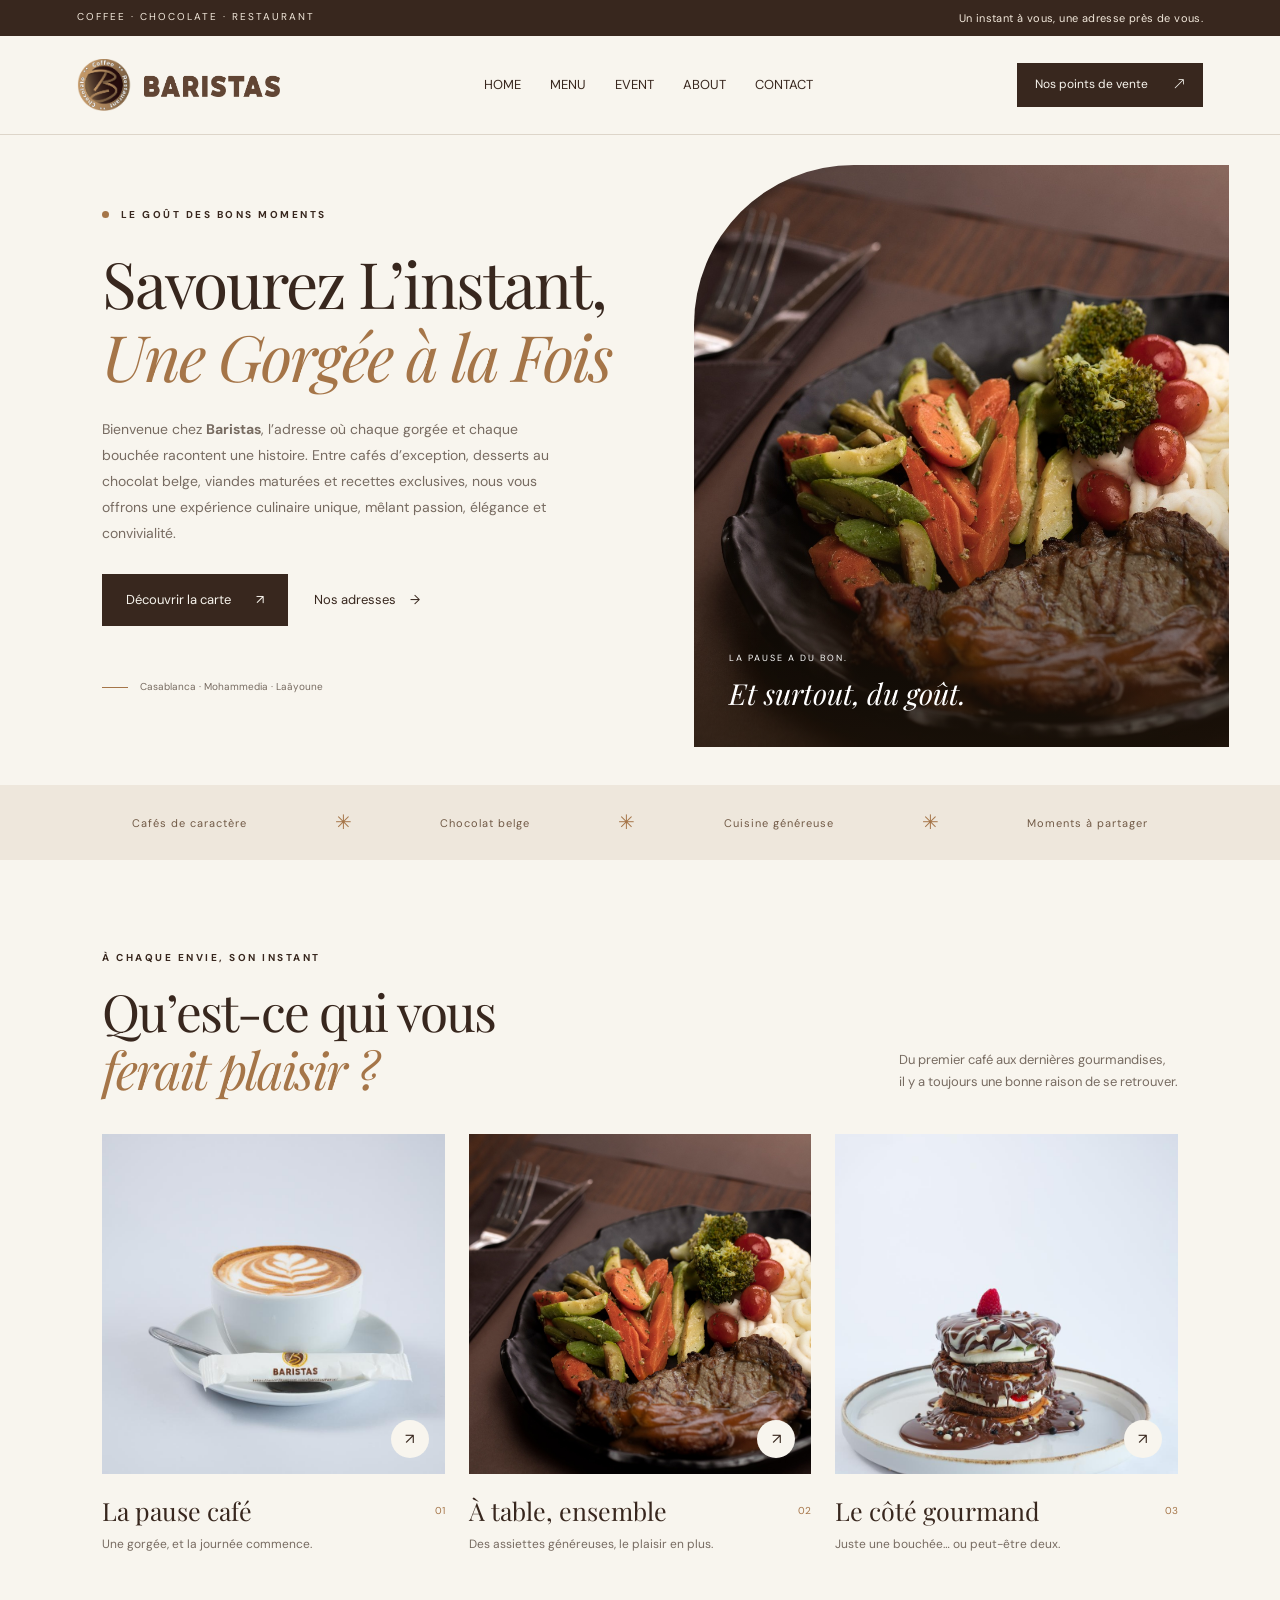
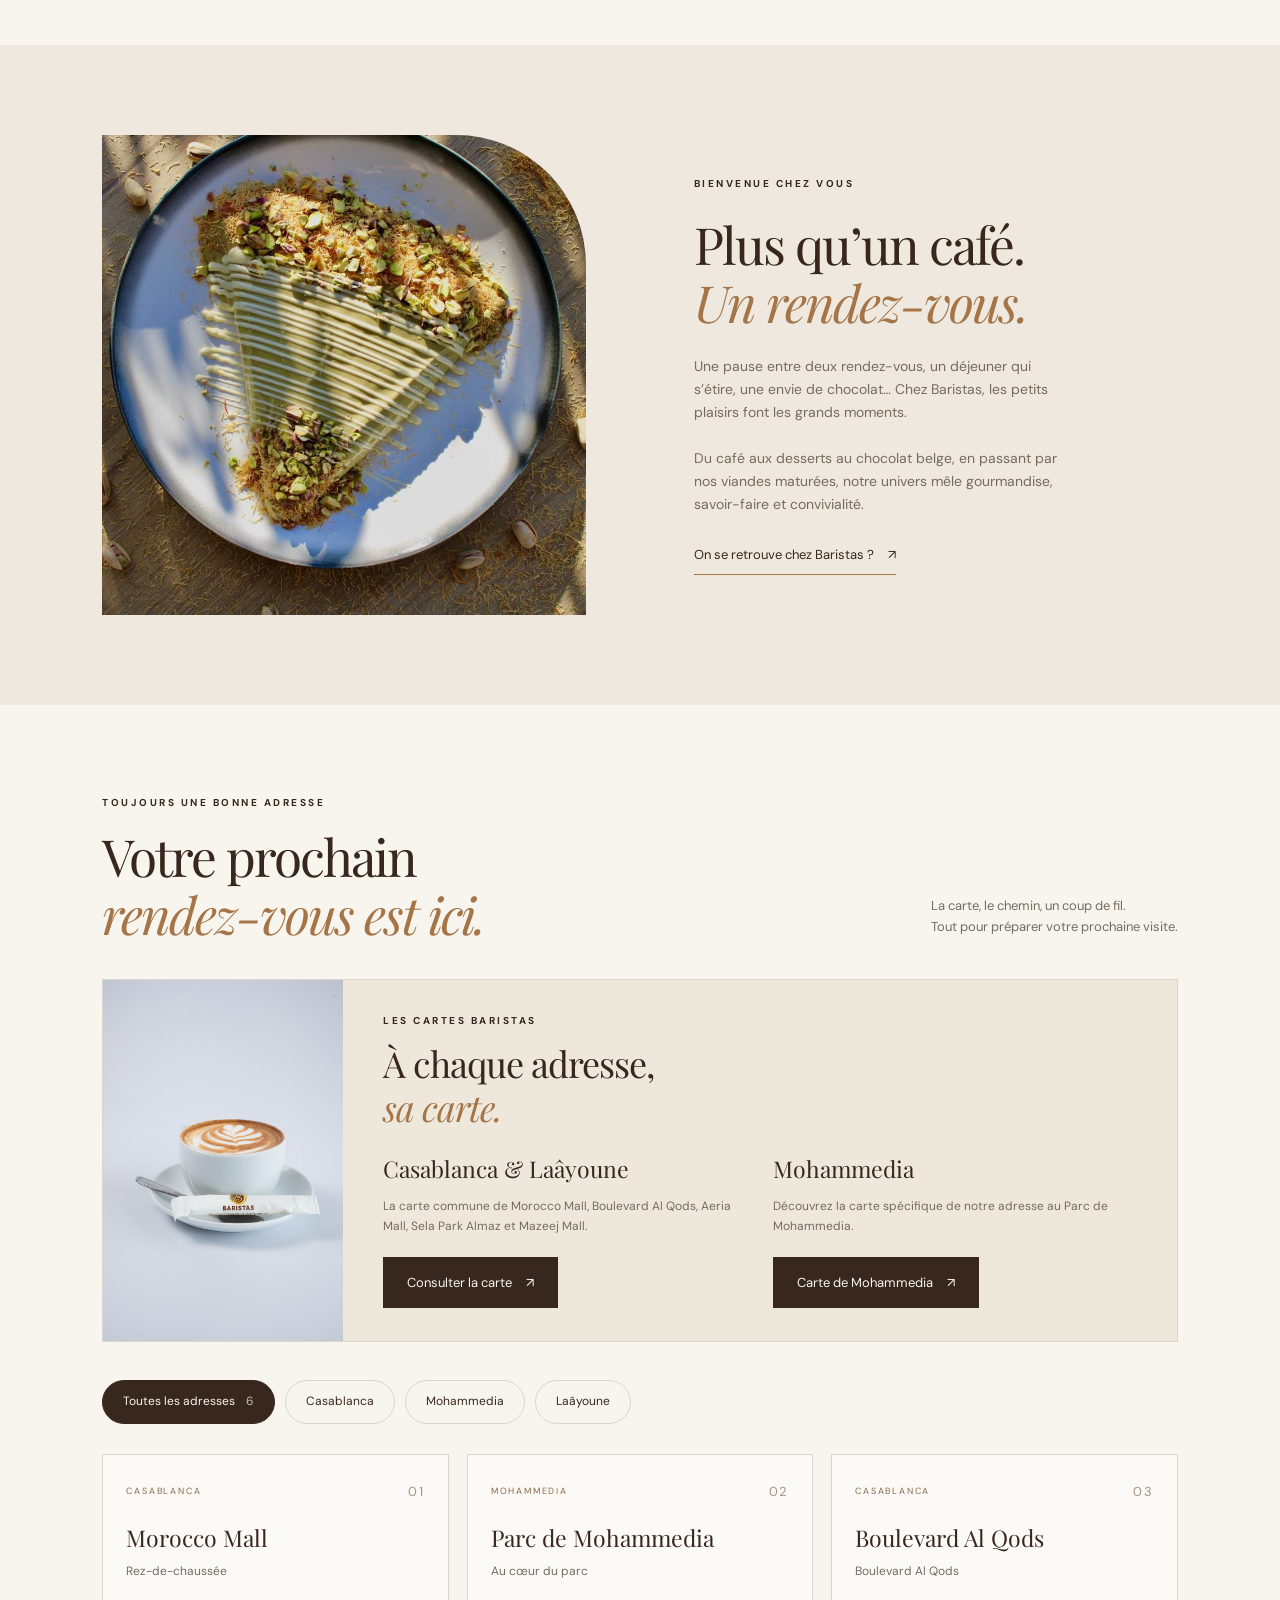
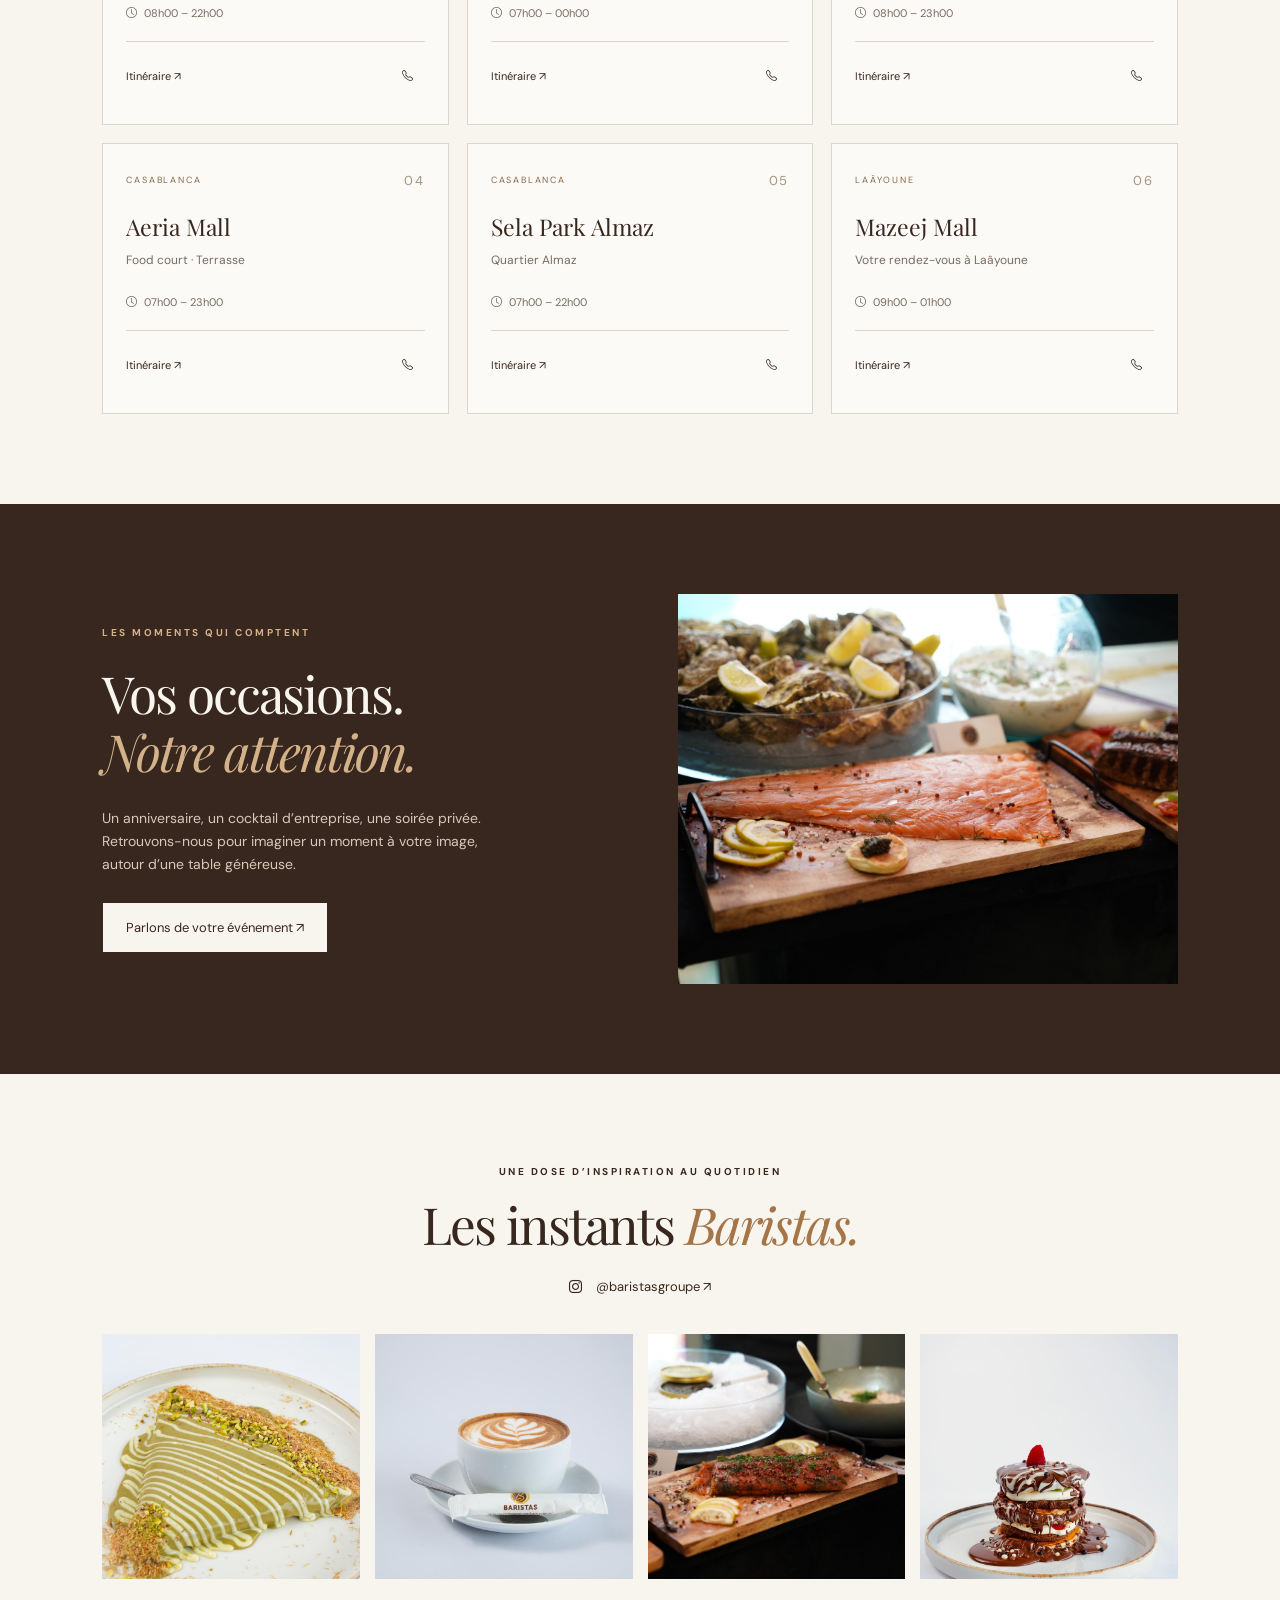
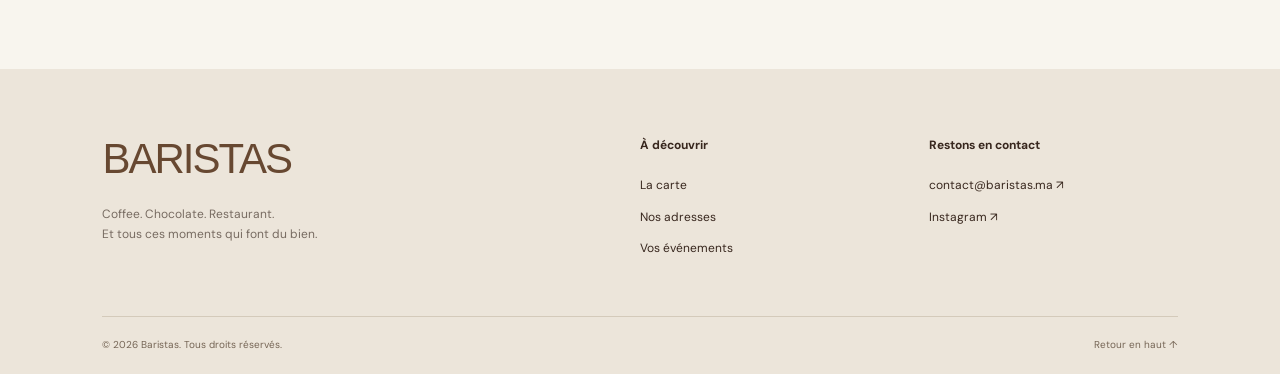
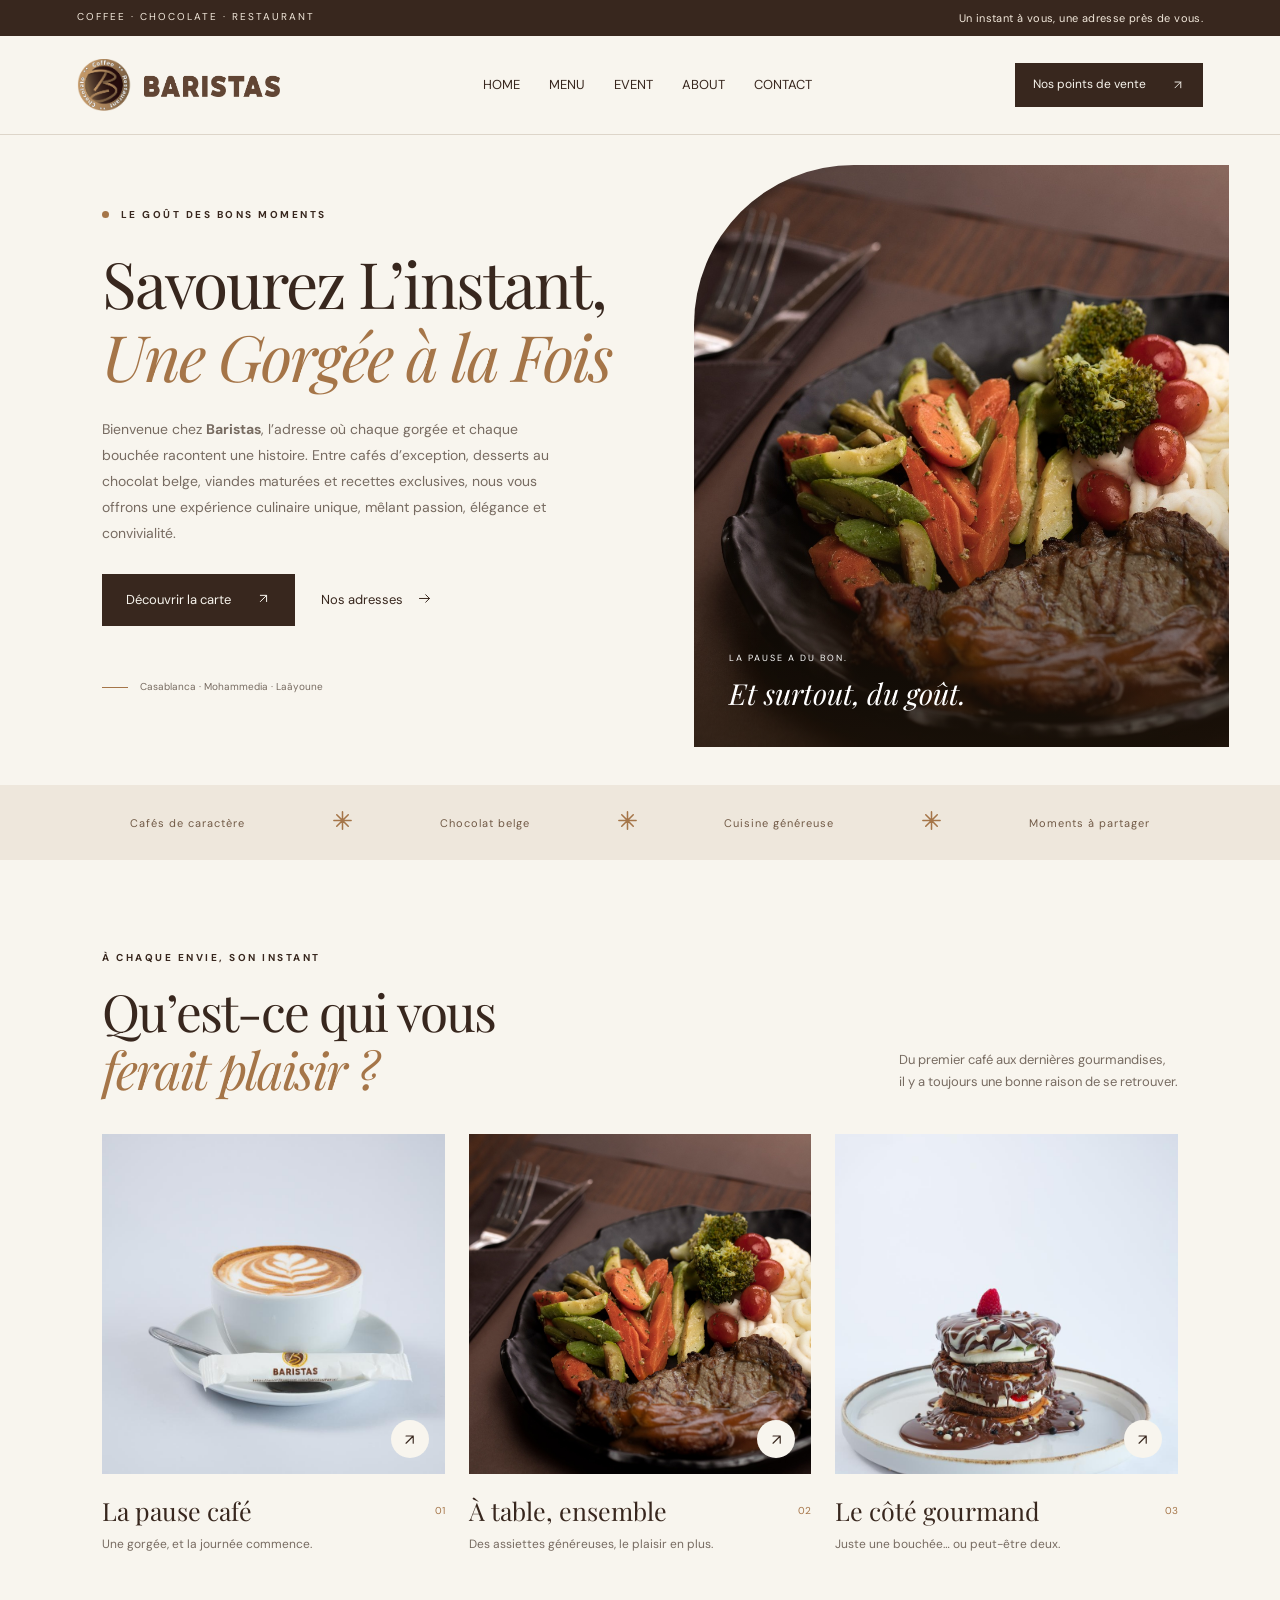
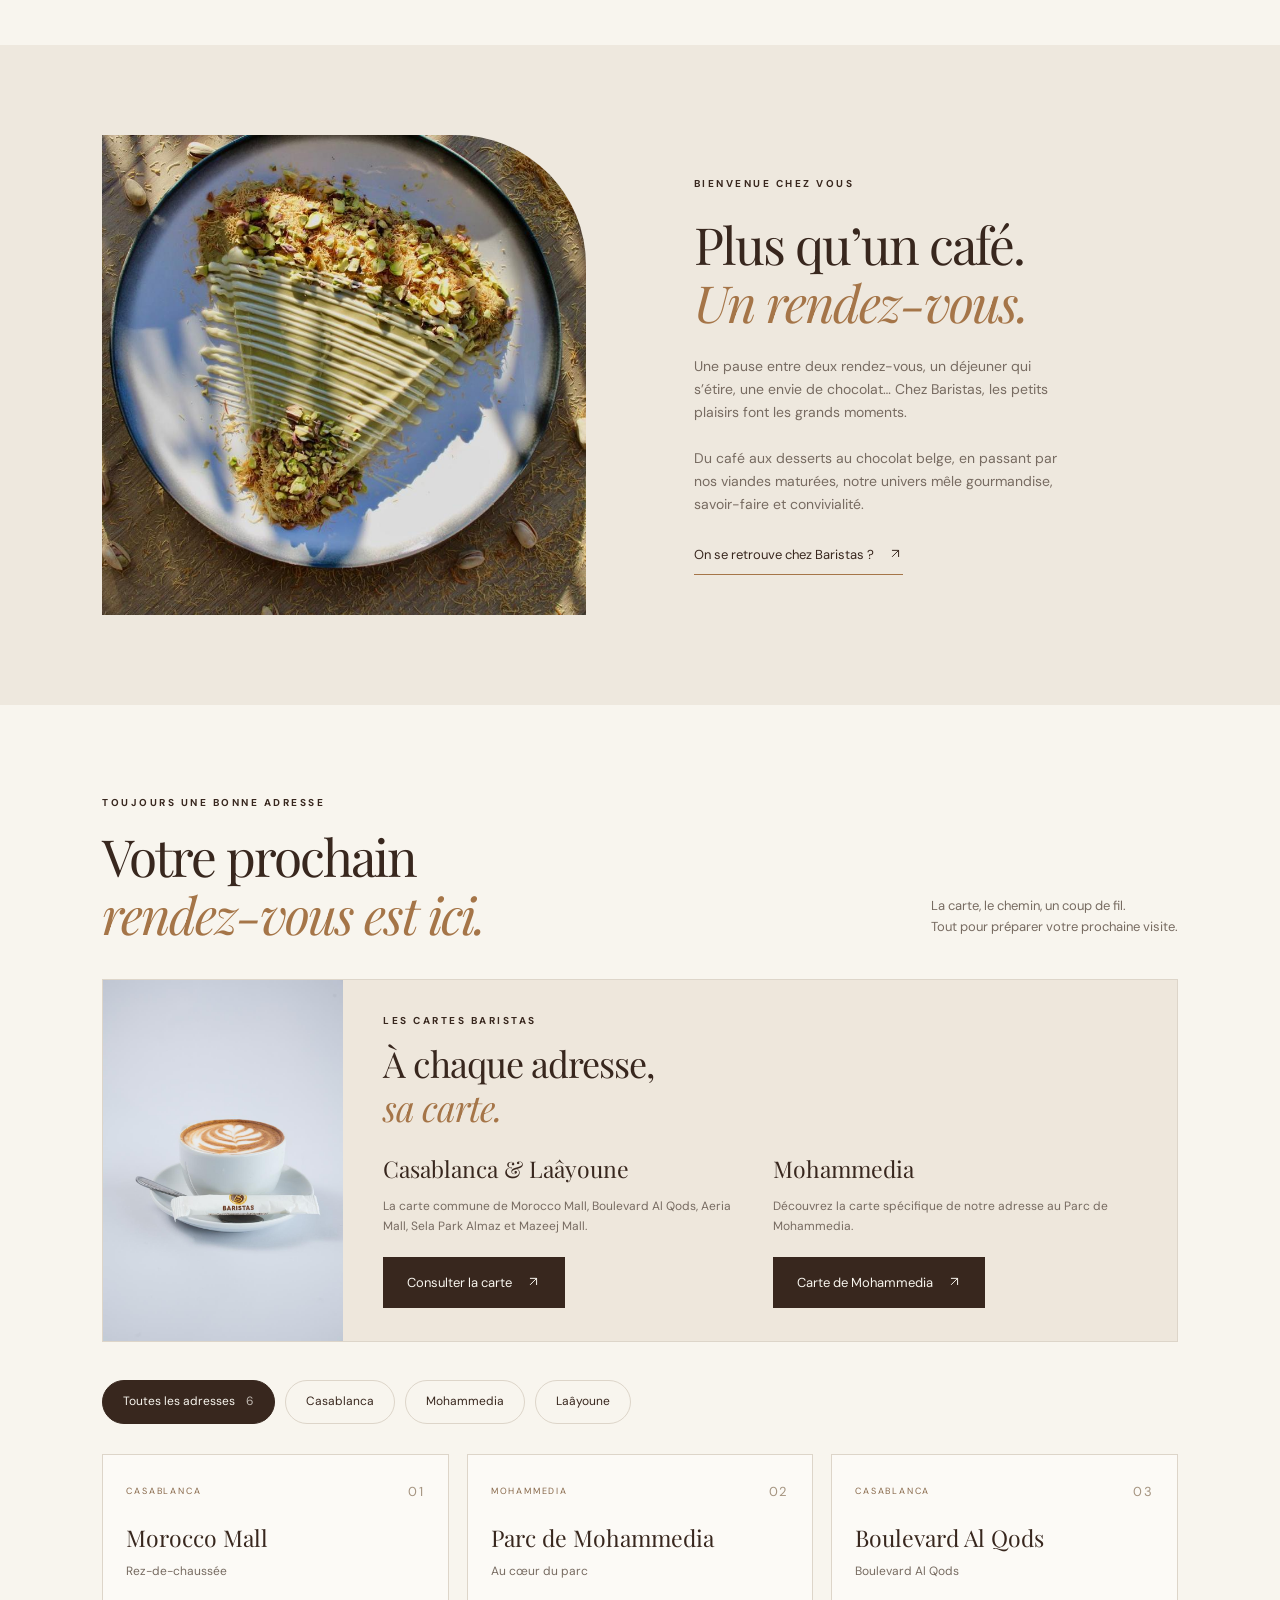
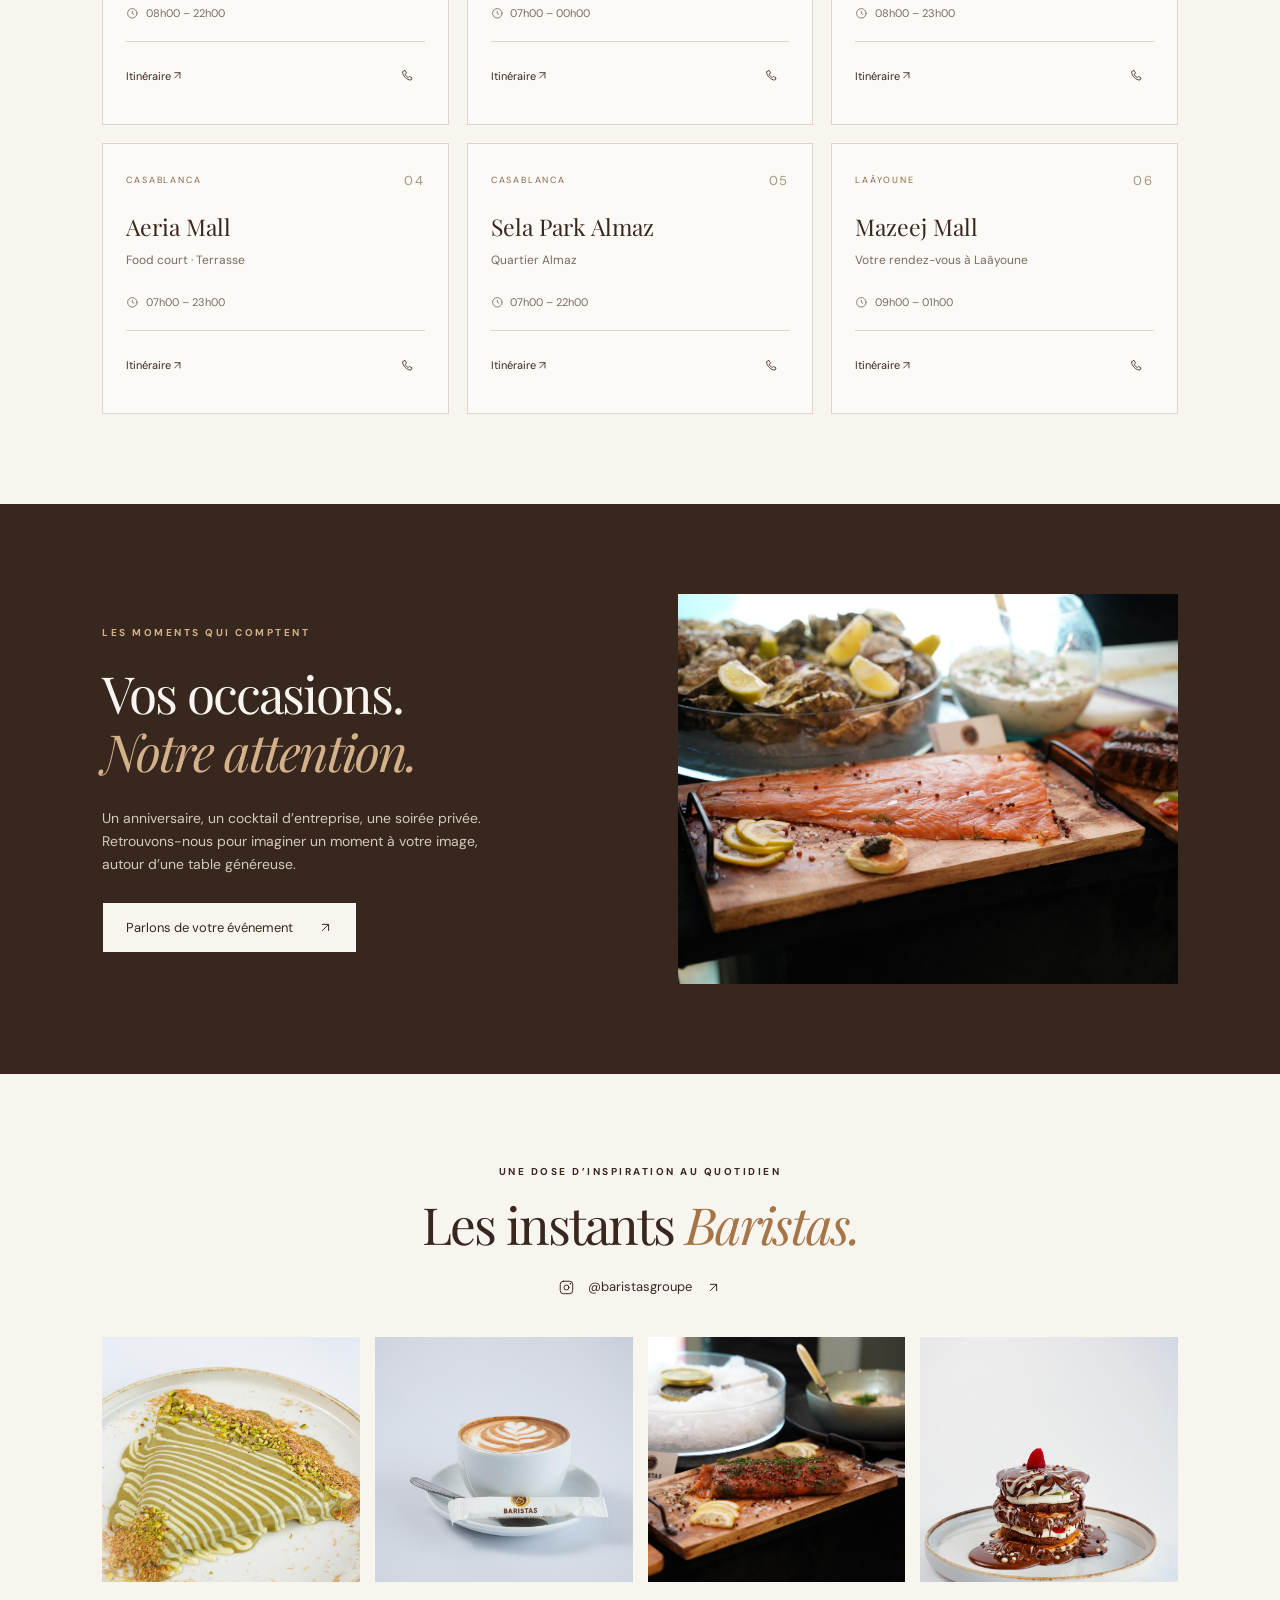
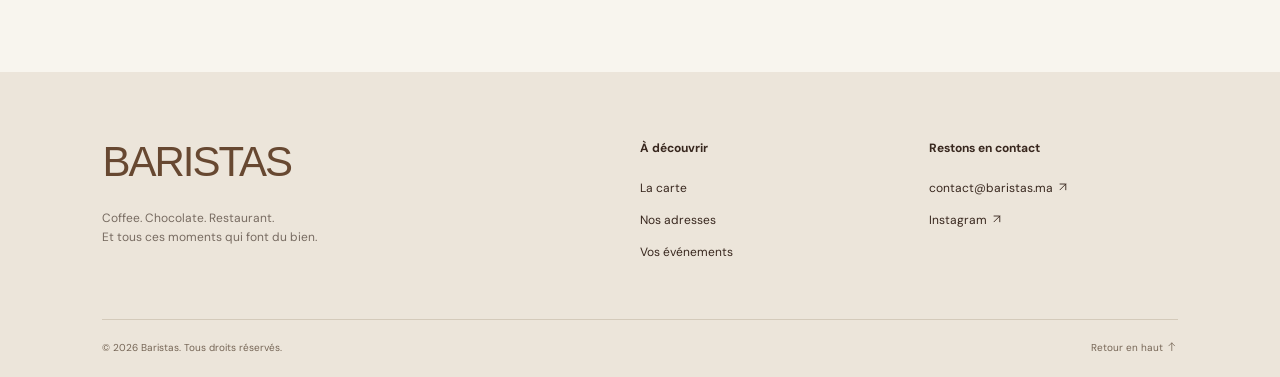
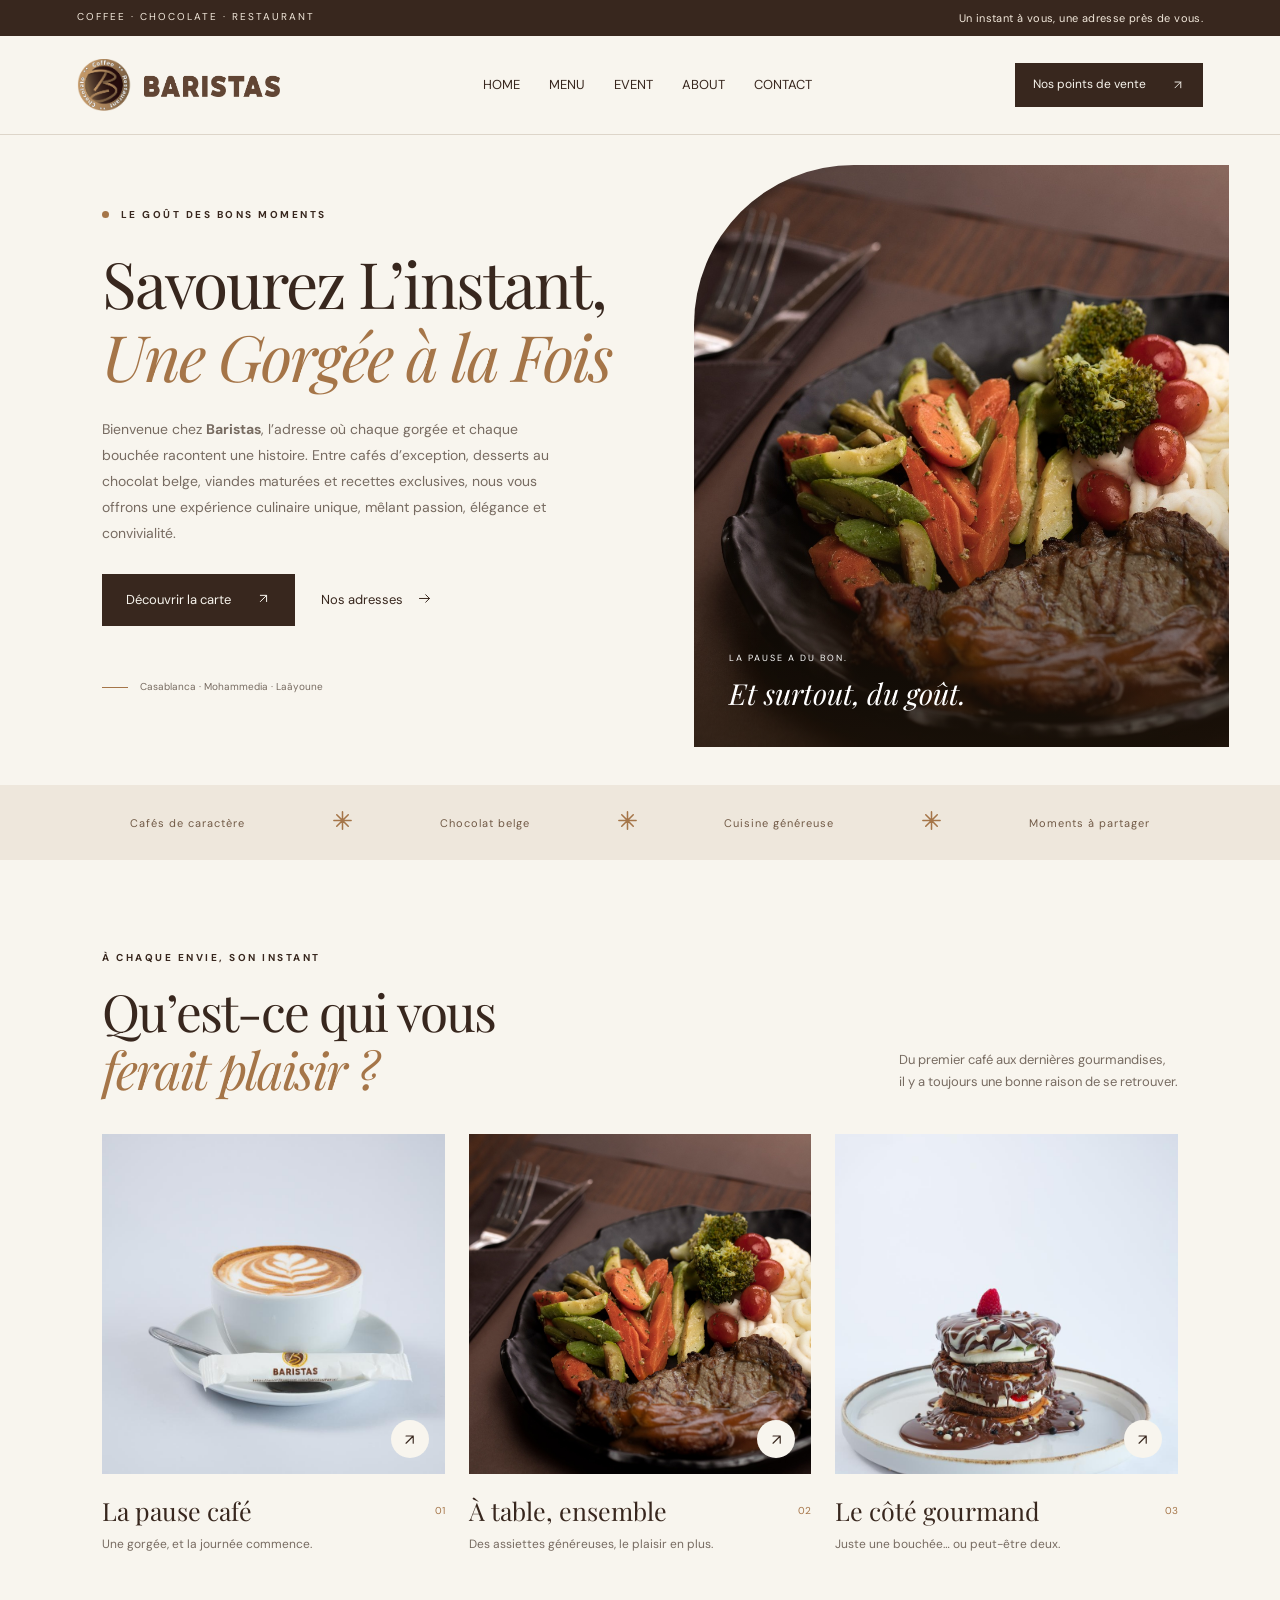
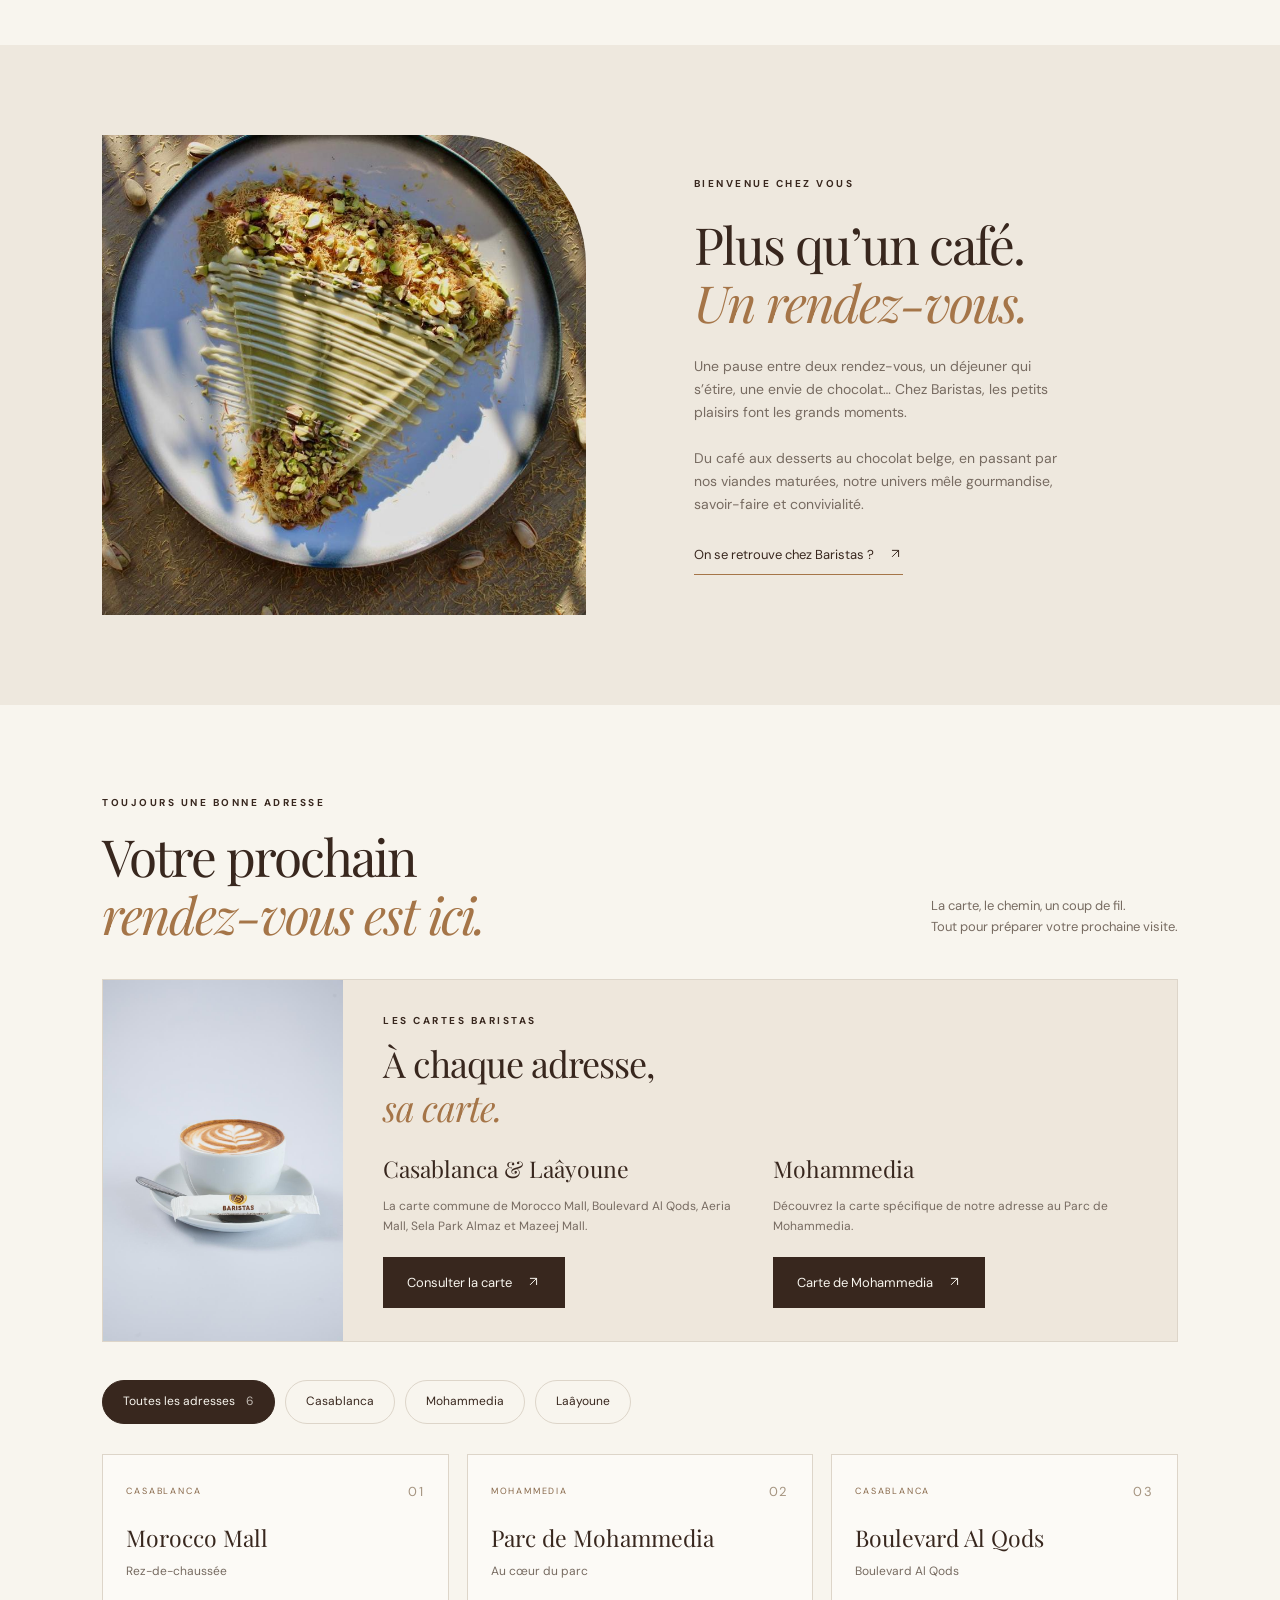
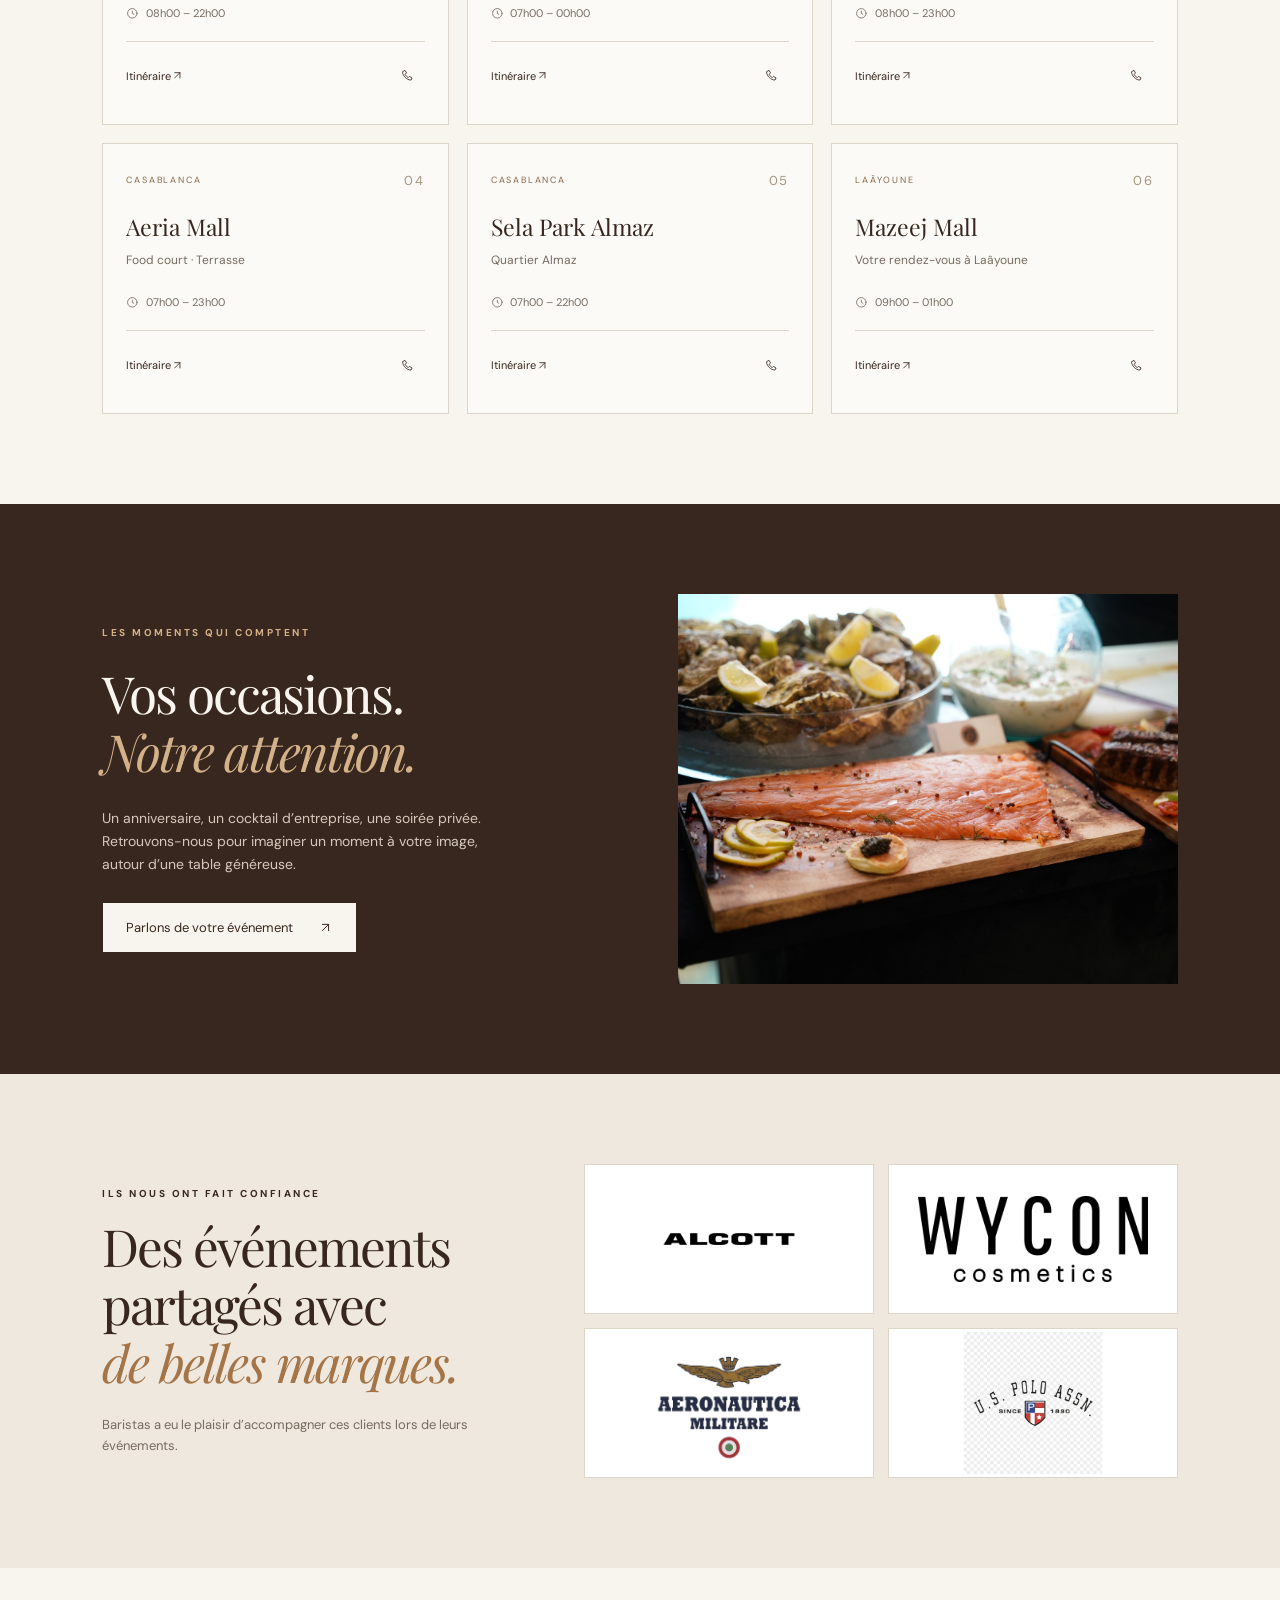
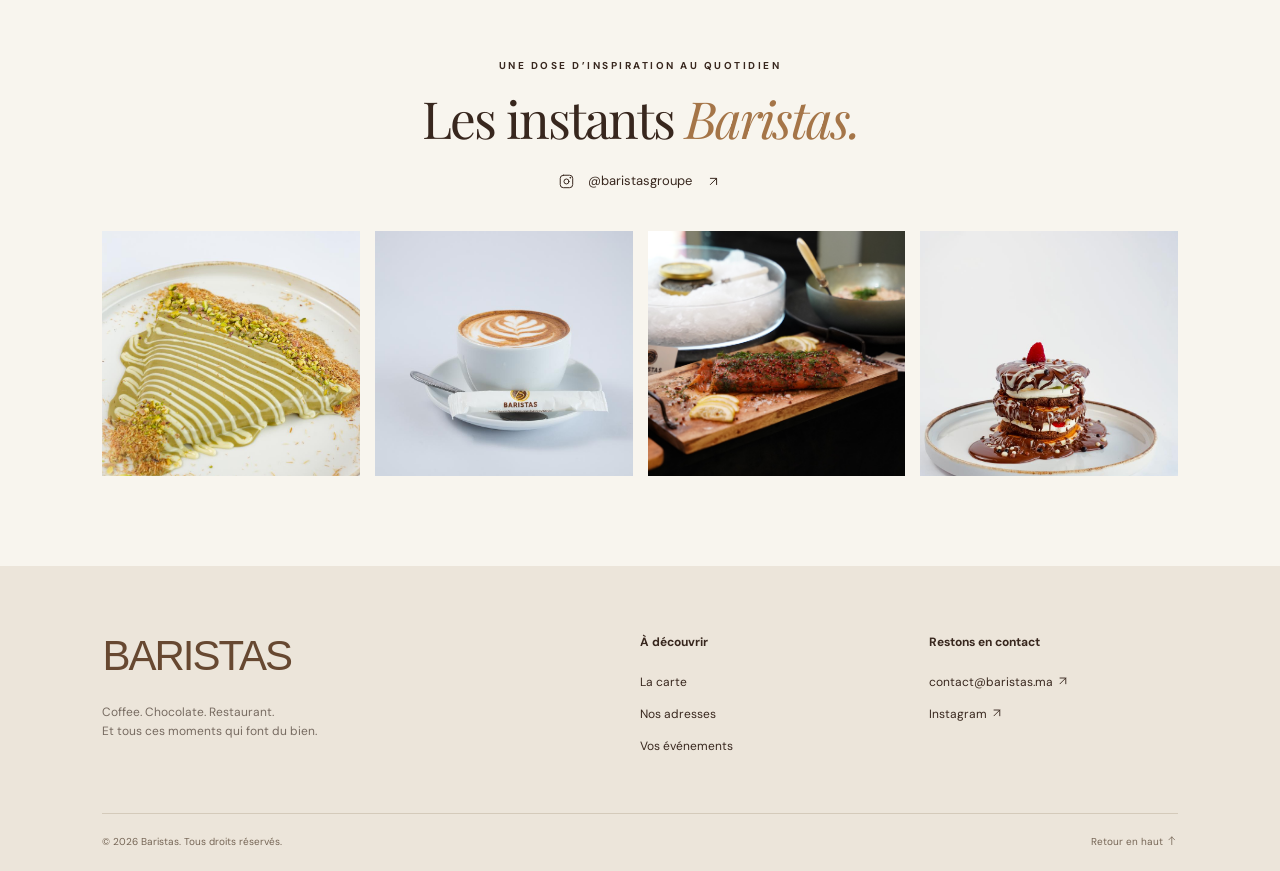
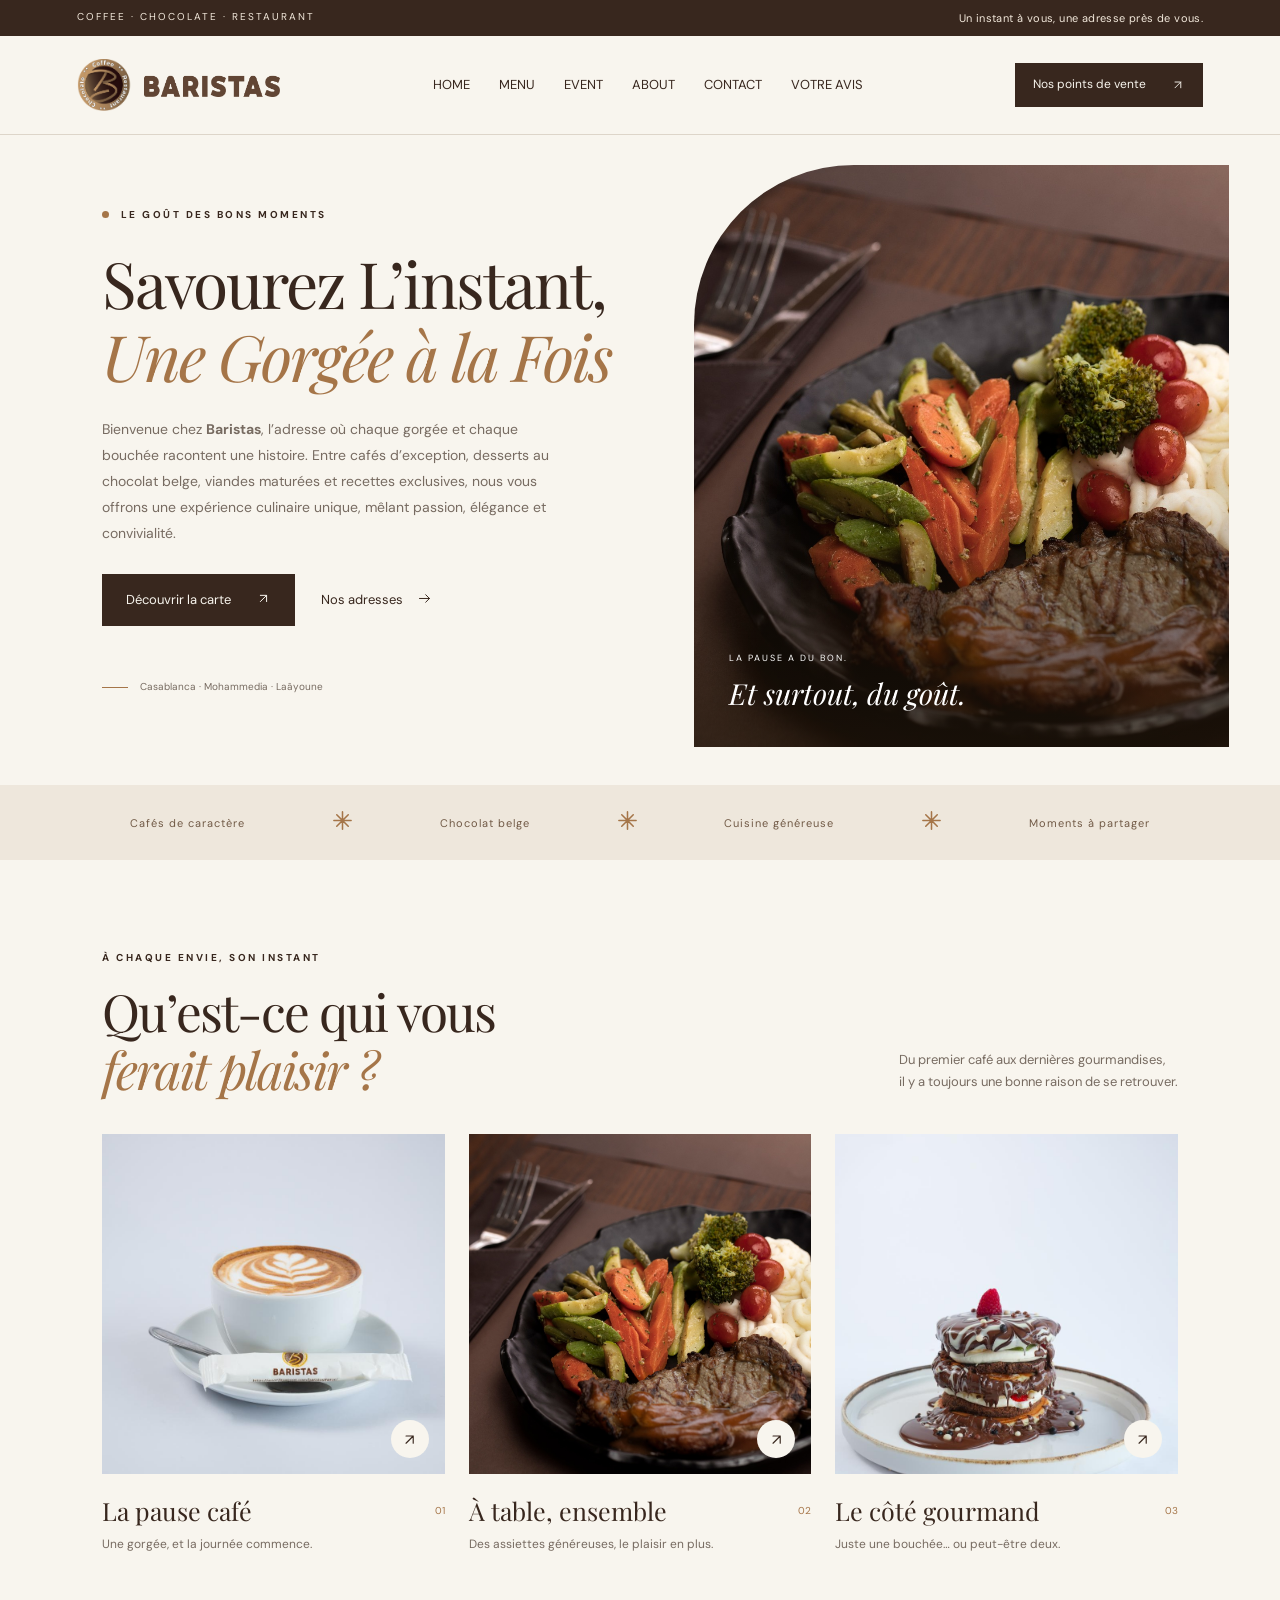
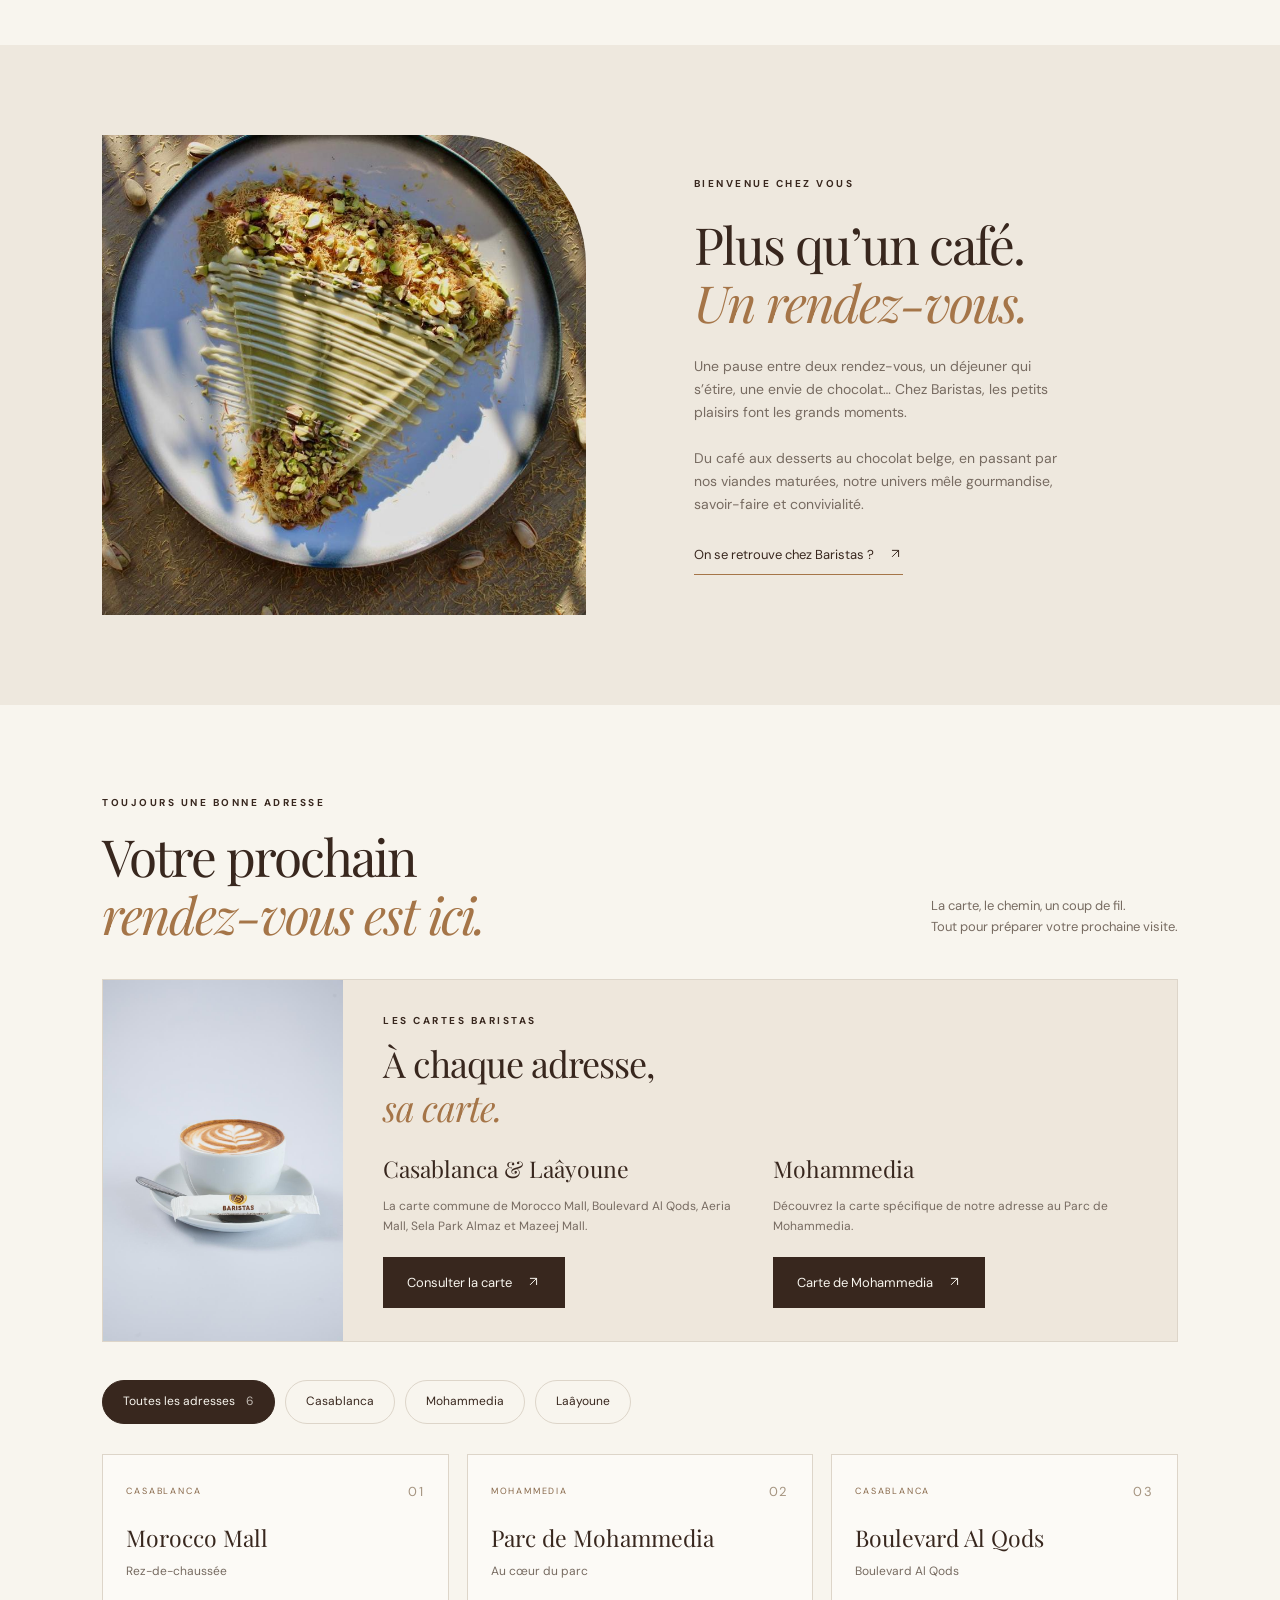
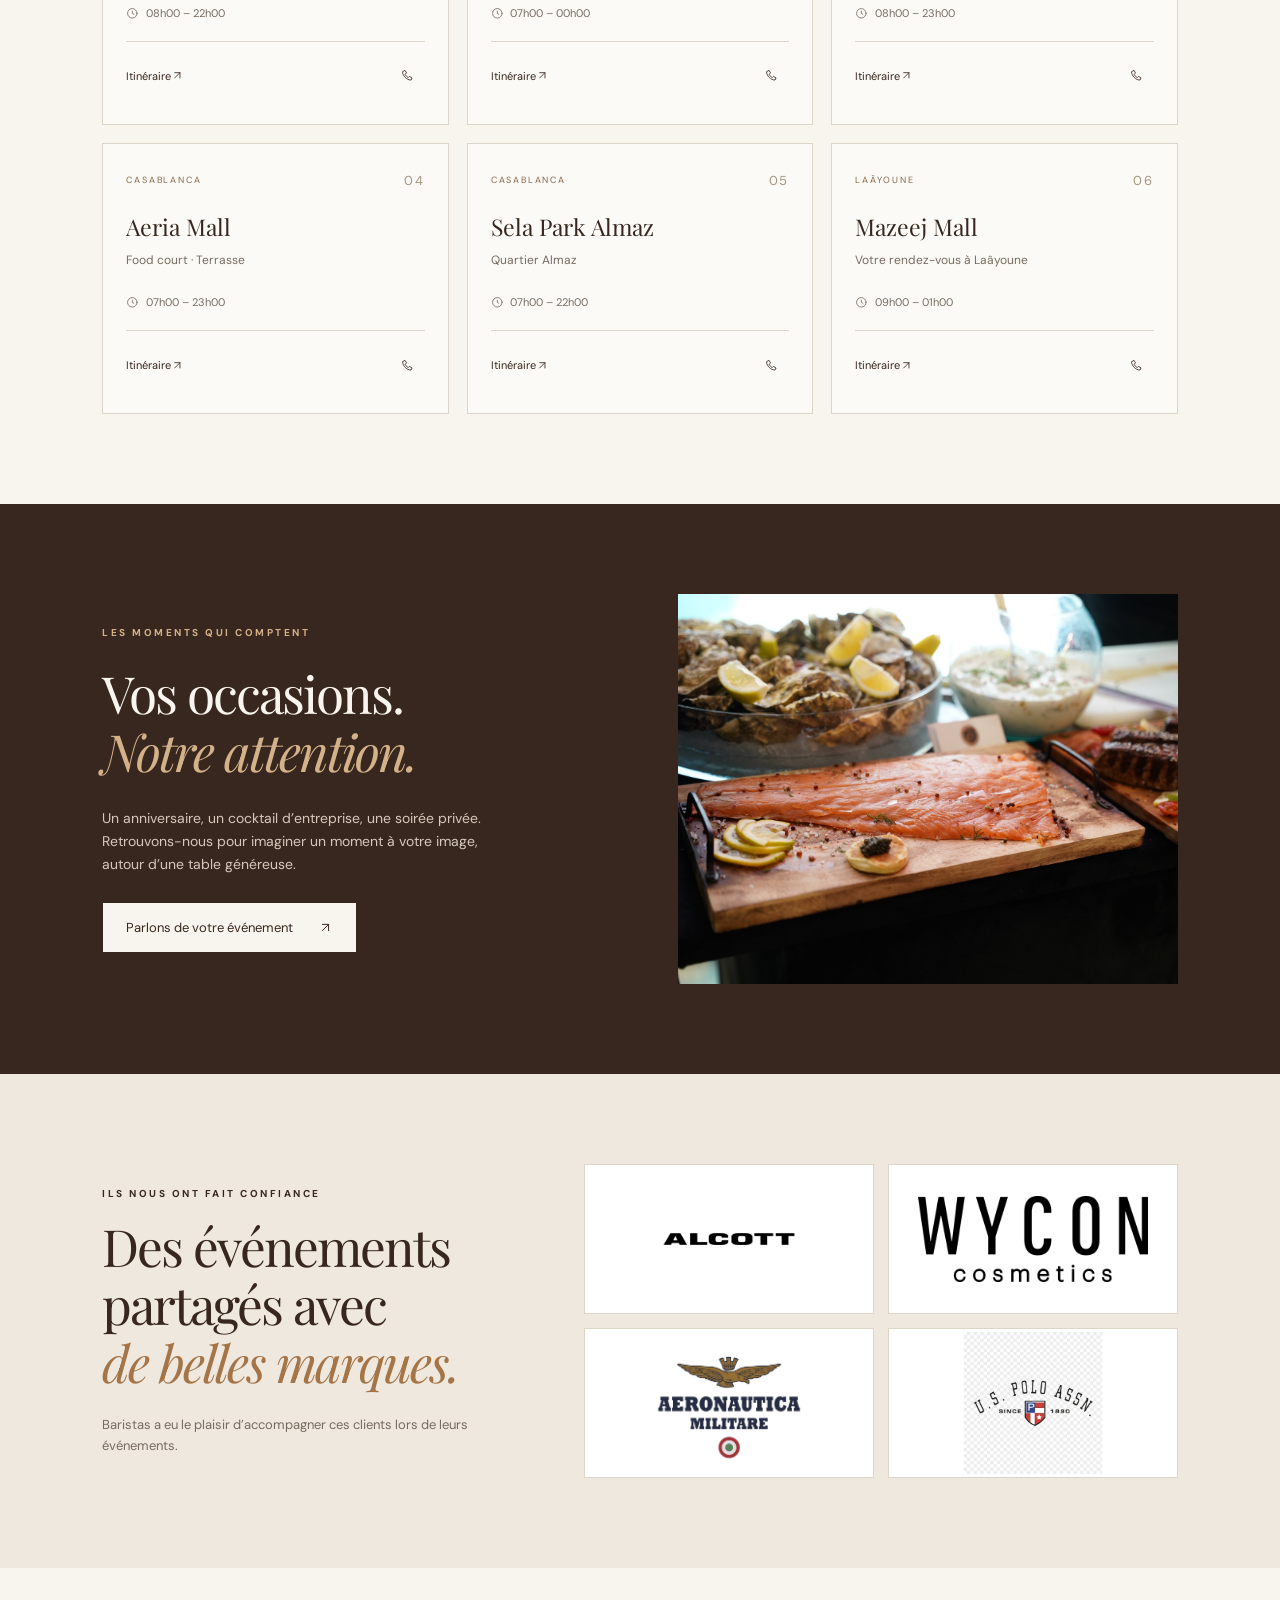
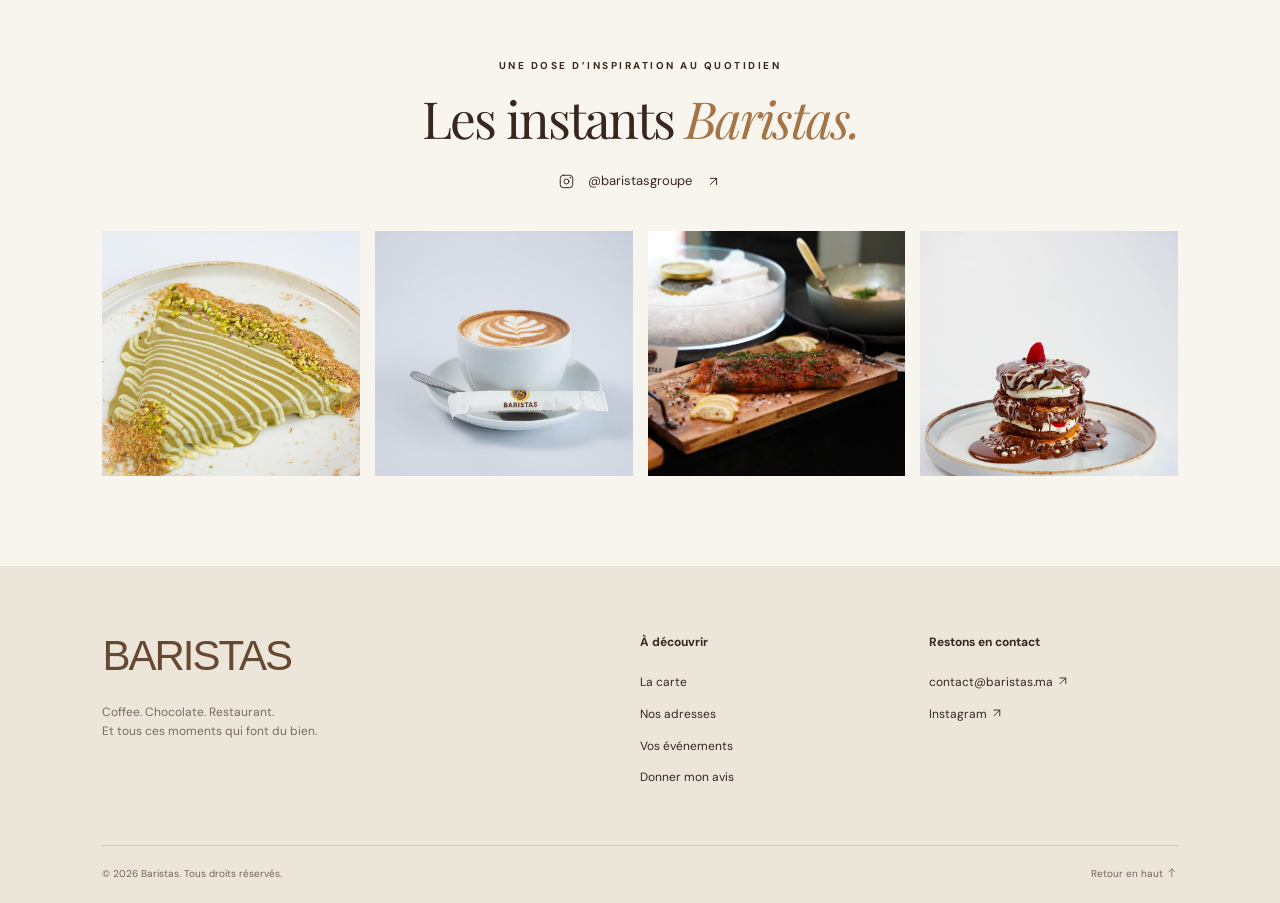
